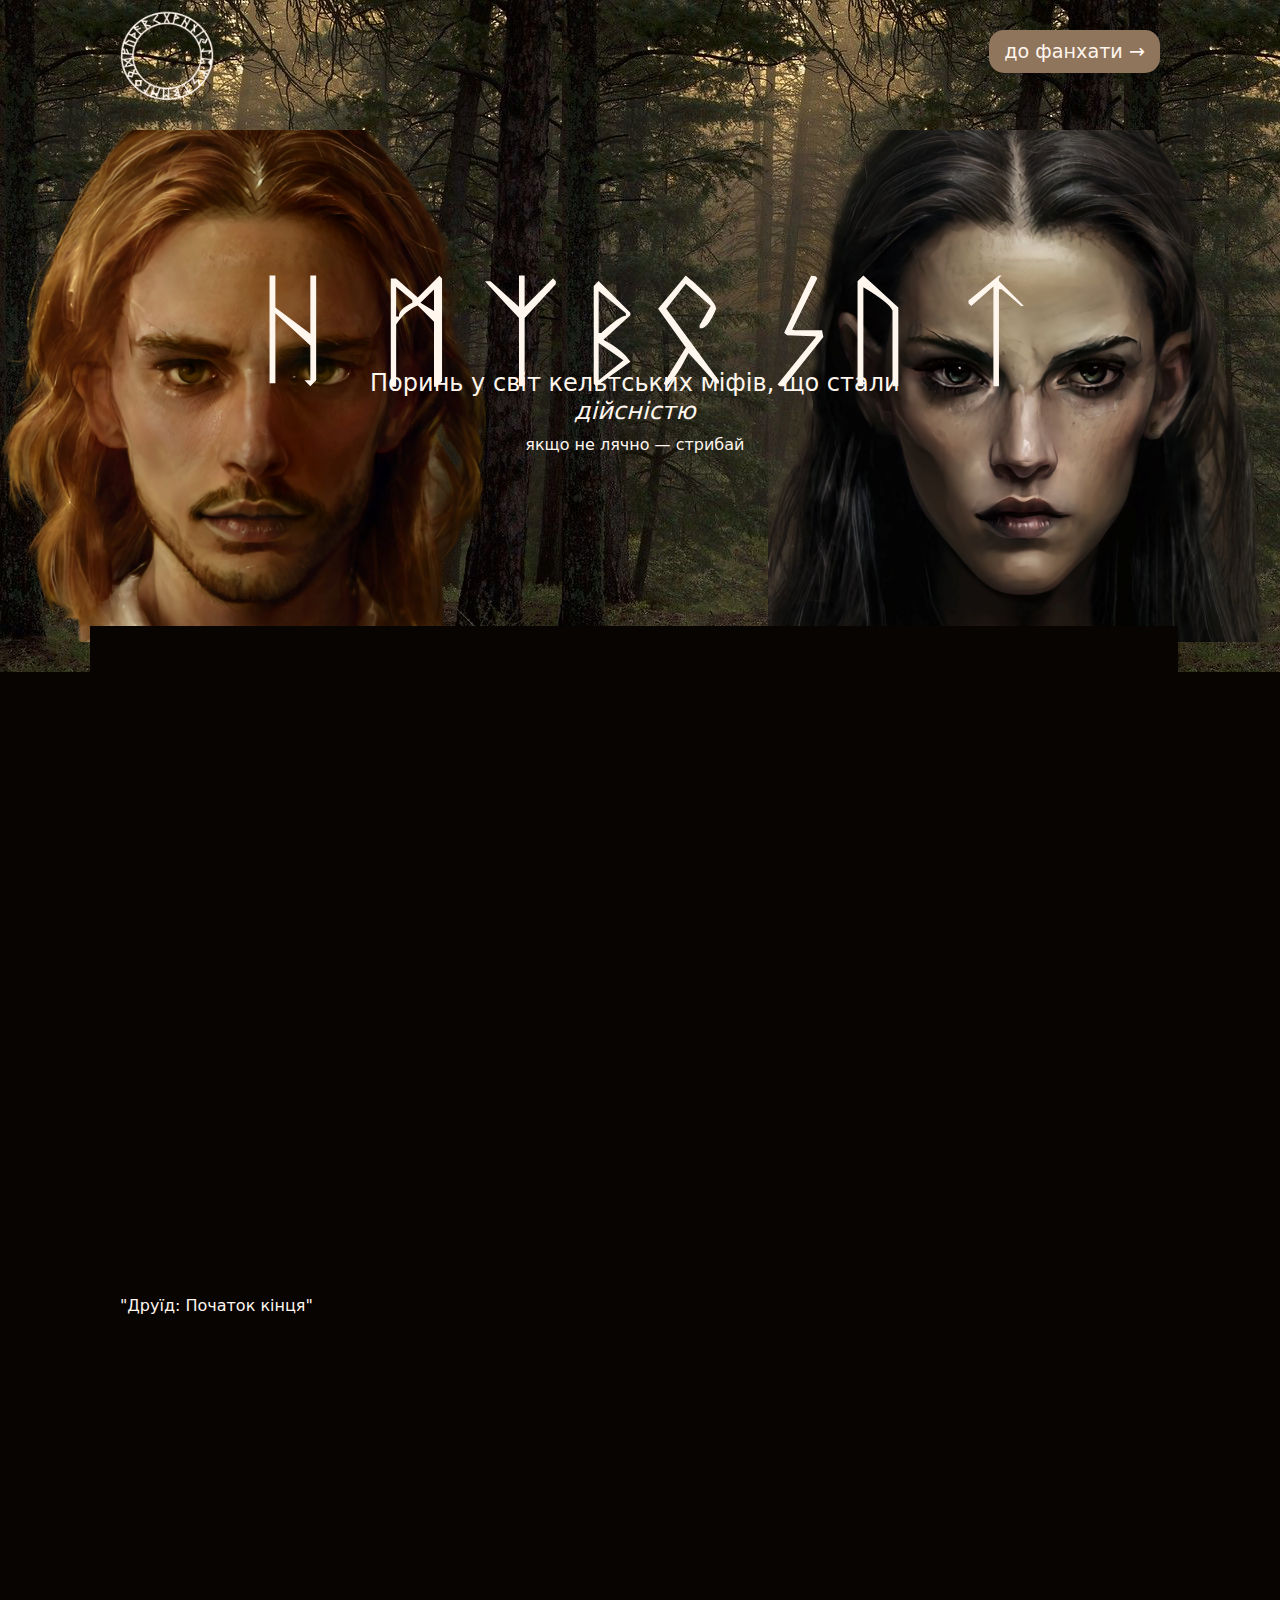
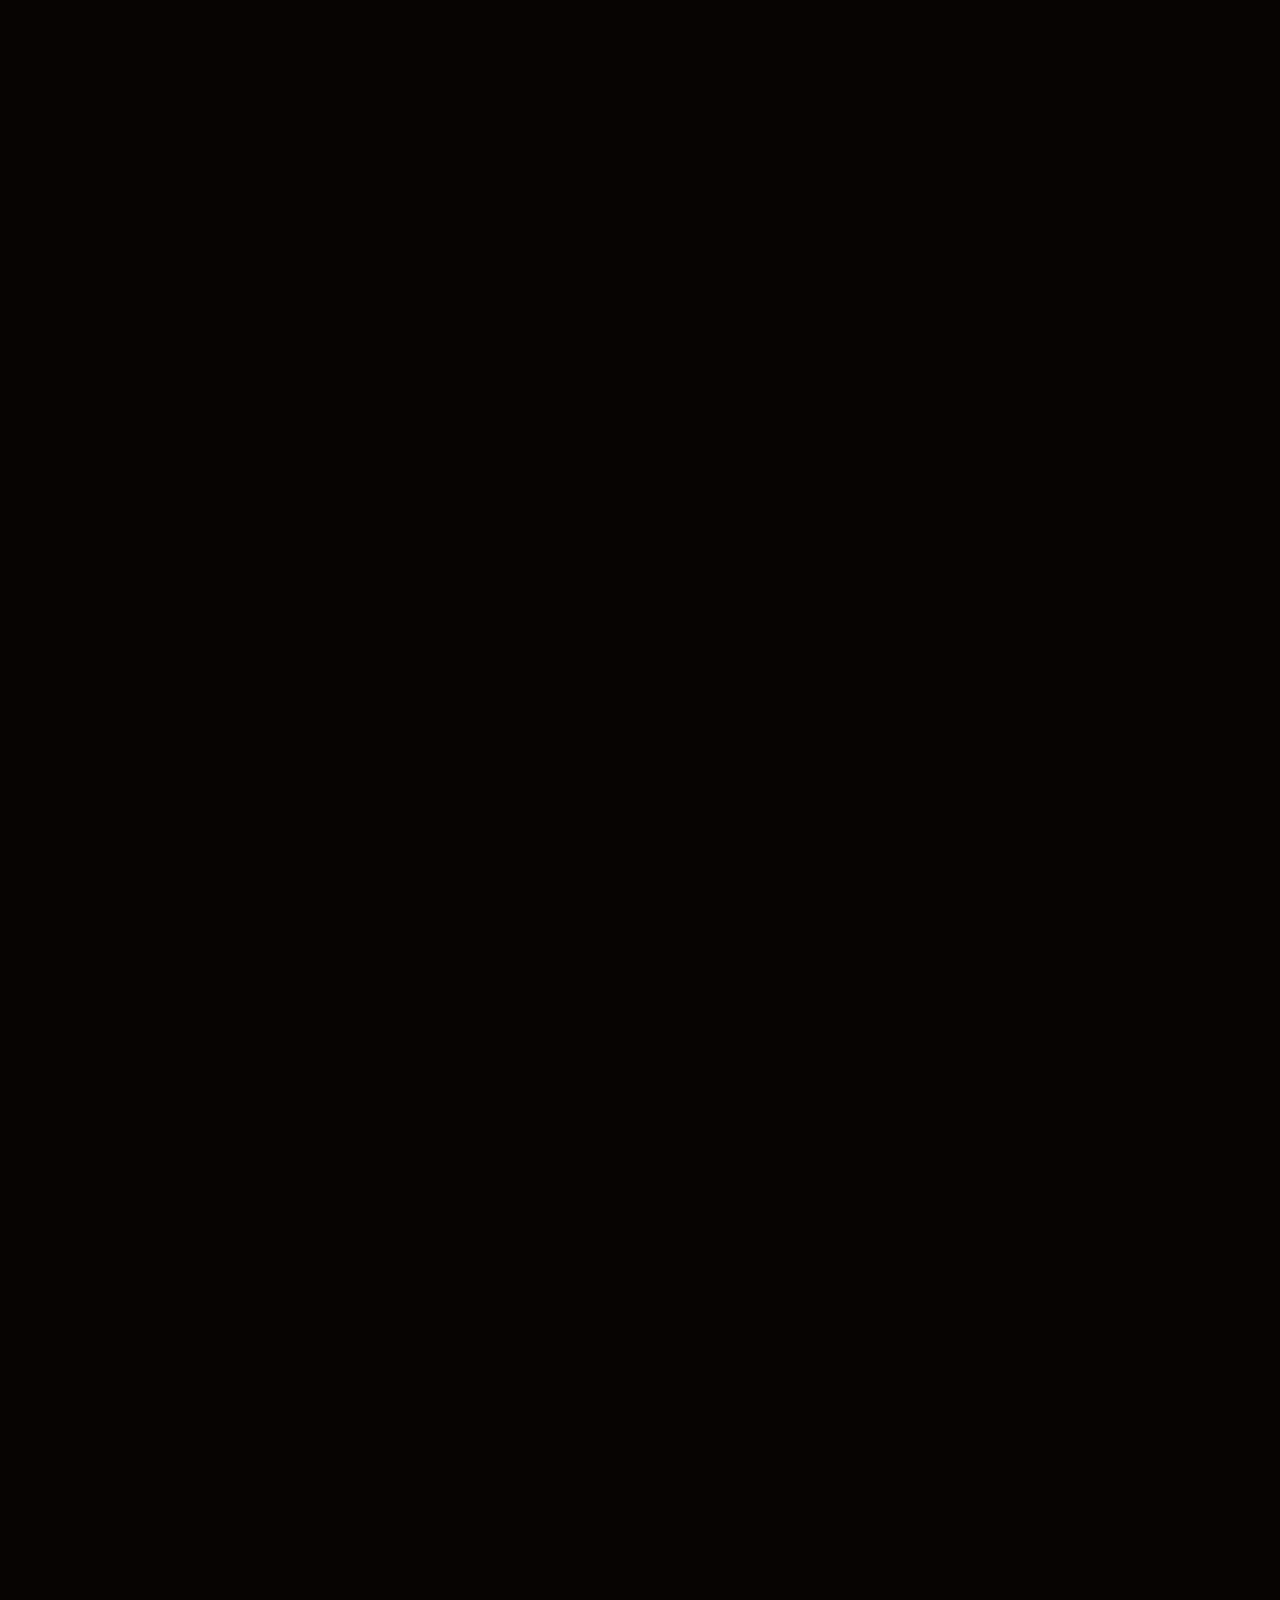
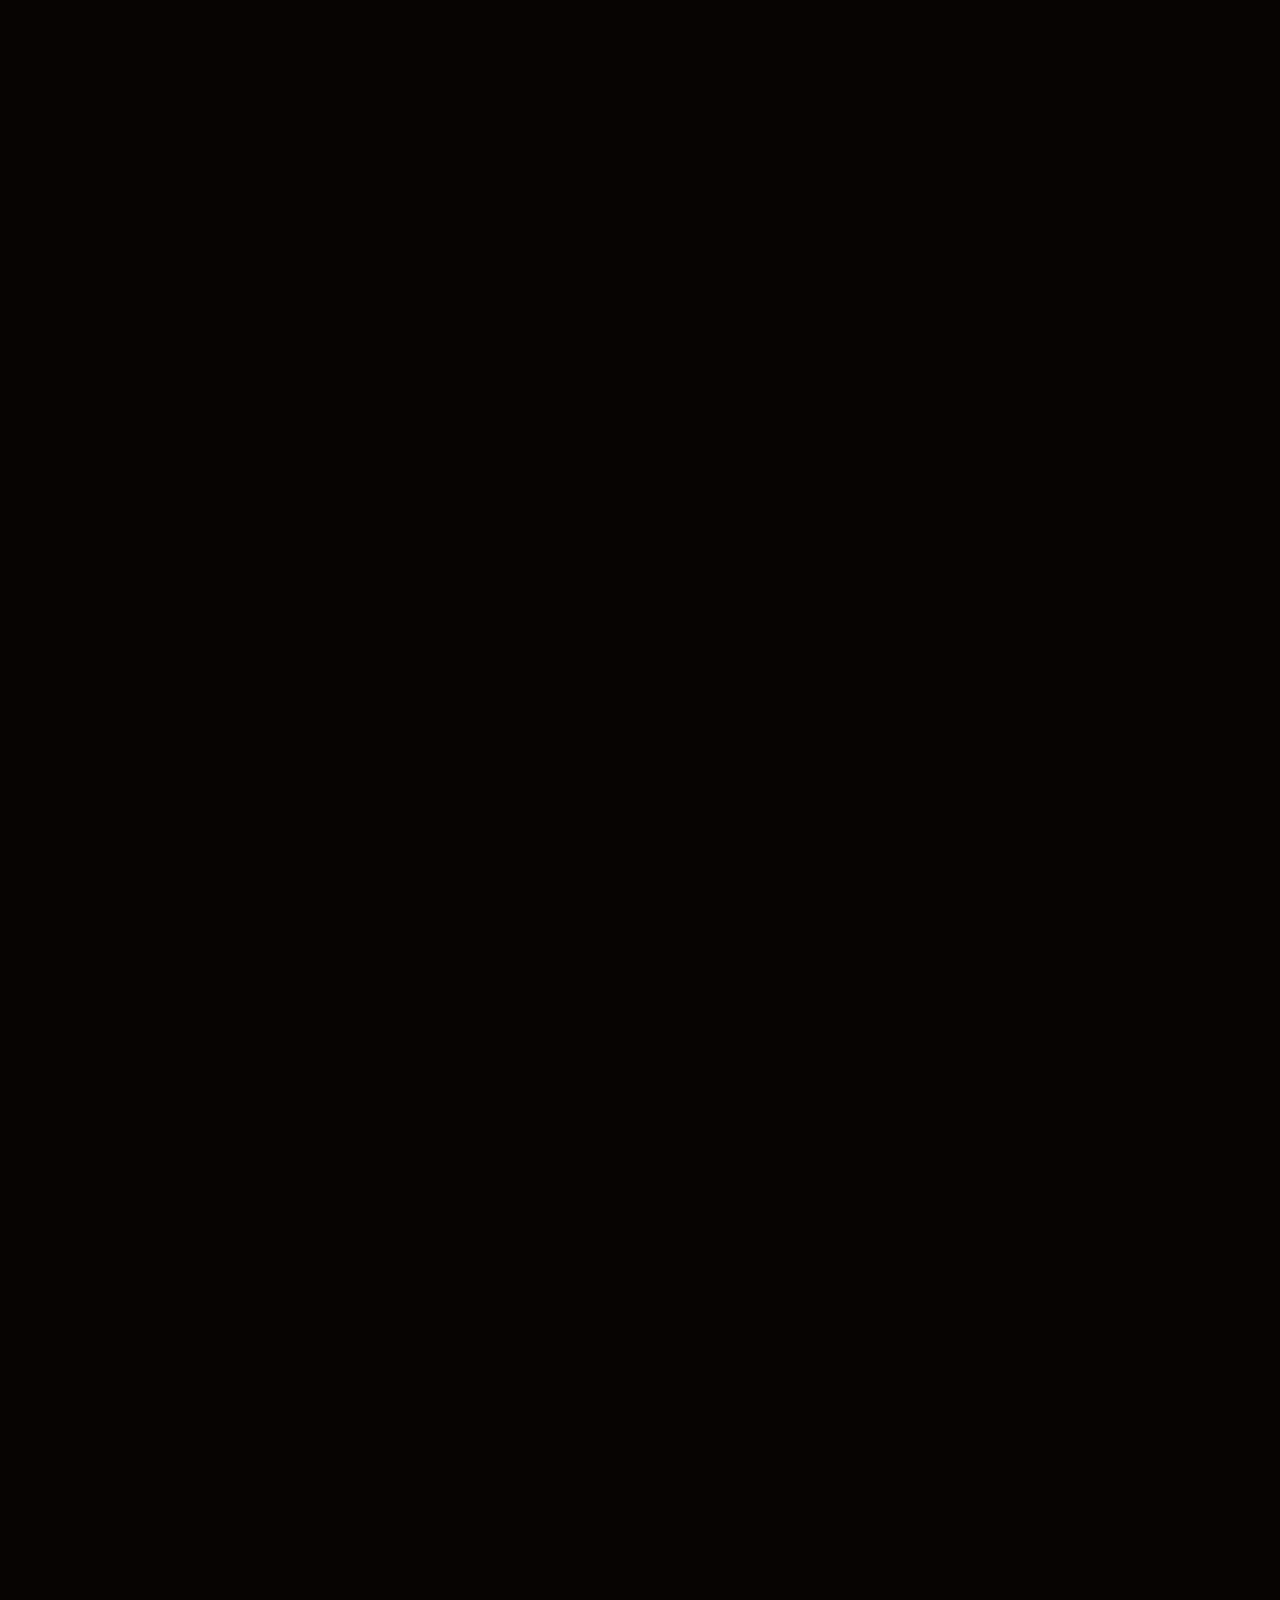
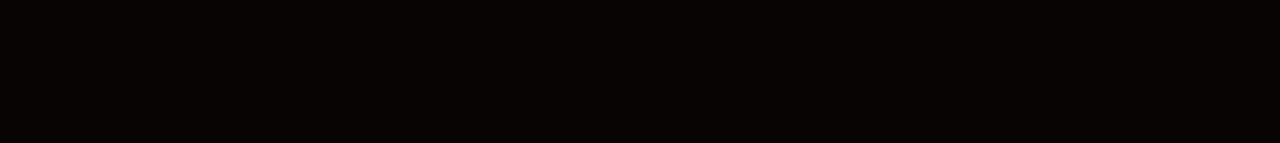
==== index1.html @ 560d9e86 "Add files via upload" ====
<!DOCTYPE html>
<html lang="en">

<head>
    <meta charset="UTF-8">
    <meta http-equiv="X-UA-Compatible" content="IE=edge">
    <meta name="viewport" content="width=device-width, initial-scale=1.0">
    <title>Hethbosut</title>
    <link rel="stylesheet" href="css/perspg-large.css">
    <link rel="stylesheet" href="css/perspg-medium.css">
    <link rel="stylesheet" href="css/perspg-small.css">
</head>

<body>

    <div class="land top">
        <div class="header">
            <img class="logoland" src="imgland/logo.png" alt="fehler">
            <form action="forumpress.php">
                <button class="socsi" type="submit" formaction="index2.html">до фанхати →</button>
            </form>
        </div>

        <div class="imgpbl">
            <img class="titlerun" src="imgland/hmzbosutl.svg" alt="fehler">
            <img class="imgpers" src="imgland/мич-реф.png" alt="fehler">
            <div class="texttitle">
                <h1>Поринь у світ кельтських міфів, що стали <i>дійсністю</i></h1>
                <h2>якщо не лячно — стрибай</h2>
            </div>
            <img class="imgpers" src="imgland/слуа-реф.png" alt="fehler">
            <div class="blln"> </div>
        </div>
    </div>


    <div class="land main">
        <div class="abbook">
            <header class="fling">Життя ламає найсильніших, ставлячи їх на коліна, щоб довести, що вони можуть піднятися. Слабаків же вона не чіпає.</header>
            <h4 class="txtabt">"Друїд: Початок кінця" — перша книга із запланованного циклу книжок по кельтській міфології з фігуруючими головними та другорядними героями. Lorem ipsum dolor sit amet consectetur adipisicing elit. Laboriosam quas, neque, nisi quos, fugit
                quasi ea expedita itaque vero optio veritatis! Eius maiores ullam itaque perferendis cumque laudantium consequuntur facere?
            </h4>
        </div>
    </div>
    <h6>"Друїд: Початок кінця"</h6>

    <div class="land main">
        <div class="anot">
            <div class="rgttopedgtxt">
                <header>Анотація</header>
                <p class="tklein">до першої книги</p>
            </div>
            <div class="bookname">
                <div id="title">
                    <h5>Друїд</h5>
                </div>
            </div>
            <p align="right">Шотландські острови — батьківщина неймовірних міфів та легенд кельтів. Але що станеться, коли темна завіса підійметься і зʼясується, що всі історії — правда? Живий друїд, магія рунічних знаків, магічні істоти, фейрі та Боги: казка, яка несе
                за собою шлях жорстоких кровопролитних баталій, зрад, ілюзій та «сірого» світу. Чи зможе Мічеїл Патерсон вижити у новому для нього світі, але рідним по праву крові? Чи зможе він знайти, що шукає і не зламатися, не полягти у полі бою, і
                не програти духові мертвого війська?<br> А чи зможете ви дочитати це і не зійти з глузду?</p>
        </div>
    </div>
    <div class="land main">
        <div class="imggal">
            <header class="illgal">Ілюстрації та персонажі</header>
            <div class="imagegal">
                <img class="sid" src="imgland/cu sidhe.jpg" alt="fehler">
                <img class="sidsh" src="imgland/cu sidhe.jpg" alt="fehler">
                <img class="bog" src="imgland/bogart.jpg" alt="fehler">
                <img class="bogsh" src="imgland/bogart.jpg" alt="fehler">
                <img class="kel" src="imgland/kelpie.jpg" alt="fehler">
                <img class="kelsh" src="imgland/kelpie.jpg" alt="fehler">
                <img class="bea" src="imgland/bean nighe.jpg" alt="fehler">
                <img class="beash" src="imgland/bean nighe.jpg" alt="fehler">
            </div>
            <div class="arrow">
                <img class="arrowl" src="imgland/arrow.svg" alt="fehler">
                <img class="arrowr" src="imgland/arrow.svg" alt="fehler">
            </div>
        </div>
    </div>
    <div class="land main">
        <div class="trailerbl">
            <header class="trlhed">Анімований 3D-трейлер</header>
            <div class="trailer">trailer</div>
        </div>
    </div>
    <div class="land main">
        <div class="ordb">
            <header>Замовити</header>
            <img class="order" src="imgland/add new art.svg" alt="fehler">
            <header>Книгу</header>
        </div>
    </div>


    <div class="land bottom">
        <div class="contacts">
            <div class="tkleinb">Контакти:</div>
            <div class="name">
                <div class="tcontacts">Юлія Єремій</div>
                <a class="link" href="mailto:y.eremiy@icloud.com">y.eremiy@icloud.com</a>
            </div>
            <div class="emndph">
                <div class="tcontacts soc">+491723129185</div>
                <div class="tcontacts soc">+380997024408</div>
            </div>
            <img class="phone" src="imgland/phone.png" href="tel:+491723129185" href="tel:+380997024408" alt="fehler">
            <div class="inst">
                <div class="tcontacts soc">Instagram</div>
                <img class="instagram" src="imgland/inst.png" href="https://www.instagram.com/satanieremii/" alt="fehler">
                <a class="link site" href="https://www.instagram.com/satanieremii/">@satanieremii</a>
            </div>
            <div class="telgr">
                <div class="tcontacts soc">Telegram</div>
                <img class="telegram" src="imgland/telegram.png" href="https://t.me/satanieremii" alt="fehler">
                <a class="link site" href="https://t.me/satanieremii">@satanieremii</a>
            </div>
        </div>
    </div>




    <script>
        function onEntry(entry) {
            entry.forEach(change => {
                if (change.isIntersecting) {
                    change.target.classList.add('element-show');
                }
            });
        }
        let options = {
            threshold: [0.2]
        };
        let observer = new IntersectionObserver(onEntry, options);
        let elements = document.querySelectorAll('.land');
        for (let elm of elements) {
            observer.observe(elm);
        }
    </script>
</body>

</html>
---- css/perspg-large.css ----
* {
    padding: 0;
    margin: 0;
    box-sizing: border-box;
}

@media screen and (min-width: 1200px) {
    body {
        background-color: #070402;
    }
    .land {
        opacity: 0;
        transform: translateY(30%);
    }
    .land.element-show {
        opacity: 1;
        transition: all 1s;
        transform: translateY(0%);
    }
    /* Верх сайта: хэдер, картинки и текст */
    .land.top {
        display: flex;
        flex-direction: column;
        align-items: center;
        background: url(../imgland/darkforest.jpg);
        height: 100%;
    }
    .titlerun {
        position: absolute;
        top: -10%;
        left: 21%;
        width: 59%;
        height: 100%;
        padding: 10px 0;
    }
    .header {
        display: flex;
        justify-content: space-between;
        align-items: center;
        padding: 0 120px;
        width: 100%;
    }
    .socsi {
        padding: 10px 15px;
        background-color: #8F755C;
        color: #FFF6EE;
        border-radius: 15px;
        font-size: 120%;
        border: 0;
        cursor: pointer;
        font-weight: lighter;
        font-family: system-ui, -apple-system, BlinkMacSystemFont, 'Segoe UI', Roboto, Oxygen, Ubuntu, Cantarell, 'Open Sans', 'Helvetica Neue', sans-serif;
    }
    .socsi:hover {
        background-color: #35271B;
        transition: ease, 0.3s all;
    }
    .imgpers {
        margin-top: 2%;
        width: 40%;
        margin-bottom: 30px;
    }
    .blln {
        position: absolute;
        top: 92%;
        left: 7%;
        background-color: #070402;
        text-align: center;
        width: 85%;
        padding: 30px 60px;
    }
    .imgpbl {
        display: flex;
        justify-content: space-between;
        position: relative;
        text-align: center;
    }
    .texttitle {
        position: absolute;
        top: 57%;
        left: 52%;
        transform: translate(-55%, -70%);
    }
    .logoland {
        margin-top: 1%;
        width: 9%;
    }
    h1 {
        font-size: 150%;
        width: 100%;
        color: #FFF6EE;
        font-weight: 100;
        font-family: system-ui, -apple-system, BlinkMacSystemFont, 'Segoe UI', Roboto, Oxygen, Ubuntu, Cantarell, 'Open Sans', 'Helvetica Neue', sans-serif;
        margin-bottom: 10px;
    }
    h2 {
        font-size: 100%;
        width: 100%;
        color: #FFF6EE;
        font-weight: lighter;
        font-family: system-ui, -apple-system, BlinkMacSystemFont, 'Segoe UI', Roboto, Oxygen, Ubuntu, Cantarell, 'Open Sans', 'Helvetica Neue', sans-serif;
    }
    /* Середина сайта: про книгу, аннотация, трейлер (видео будет потом), иллюстрации(потом) и переход на соц.сеть(форум)(!в работе!)*/
    .land.main {
        display: flex;
        flex-direction: column;
        align-items: center;
    }
    header {
        font-size: 240%;
        color: #FFF6EE;
        font-weight: lighter;
        font-family: system-ui, -apple-system, BlinkMacSystemFont, 'Segoe UI', Roboto, Oxygen, Ubuntu, Cantarell, 'Open Sans', 'Helvetica Neue', sans-serif;
    }
    .fling {
        font-size: 240%;
        width: 60%;
        color: #FFF6EE;
        font-weight: lighter;
        font-family: system-ui, -apple-system, BlinkMacSystemFont, 'Segoe UI', Roboto, Oxygen, Ubuntu, Cantarell, 'Open Sans', 'Helvetica Neue', sans-serif;
    }
    .abbook {
        display: flex;
        justify-content: space-between;
        align-items: center;
        padding: 120px 120px;
        padding-bottom: 100px;
        margin-top: 7%;
    }
    h6 {
        padding: 0 120px;
        font-size: 100%;
        align-self: flex-start;
        color: #FFF6EE;
        font-weight: lighter;
        font-family: system-ui, -apple-system, BlinkMacSystemFont, 'Segoe UI', Roboto, Oxygen, Ubuntu, Cantarell, 'Open Sans', 'Helvetica Neue', sans-serif;
        margin-bottom: 10%;
    }
    /*блок с текстом-картинкой(анотация)*/
    p {
        width: 80%;
        color: #FFF6EE;
        font-weight: lighter;
        font-family: system-ui, -apple-system, BlinkMacSystemFont, 'Segoe UI', Roboto, Oxygen, Ubuntu, Cantarell, 'Open Sans', 'Helvetica Neue', sans-serif;
        padding: 20px 0px;
        margin-left: 20px;
        align-self: flex-end;
    }
    .tklein {
        width: 100%;
        color: #FFF6EE;
        font-weight: lighter;
        font-family: system-ui, -apple-system, BlinkMacSystemFont, 'Segoe UI', Roboto, Oxygen, Ubuntu, Cantarell, 'Open Sans', 'Helvetica Neue', sans-serif;
    }
    .rgttopedgtxt {
        position: absolute;
        top: 35%;
    }
    .txtabt {
        width: 75%;
        color: #FFF6EE;
        font-weight: lighter;
        font-family: system-ui, -apple-system, BlinkMacSystemFont, 'Segoe UI', Roboto, Oxygen, Ubuntu, Cantarell, 'Open Sans', 'Helvetica Neue', sans-serif;
        padding: 20px 0;
        margin-left: 20px;
        text-align: right;
        align-self: flex-end;
    }
    .anot {
        display: flex;
        justify-content: space-between;
        align-items: center;
        padding: 120px 120px;
        margin-bottom: 7%;
    }
    .bookname {
        width: 60%;
        margin: 0 auto;
    }
    #title {
        background: url(../imgland/darkforest.jpg);
        background-size: cover;
        background-clip: text;
        -webkit-background-clip: text;
        color: transparent;
        padding: 0;
    }
    @font-face {
        font-family: JOURNALISM;
        src: url(../imgland/JOURNALISM.ttf);
    }
    h5 {
        font-size: 28vmax;
        font-family: JOURNALISM;
        text-align: center;
        text-shadow: 0 0 1px rgba(0, 0, 0, .1);
        margin: 0;
        padding: 0;
    }
    @media (max-width:600px) {
        .form {
            float: none;
            text-align: center;
            align-content: center;
        }
        div.title {
            font-size: 30px;
        }
    }
    @media (min-width:601px) {
        div.title {
            font-size: 80px;
        }
    }
    /*блок с иллюстрациями*/
    .illgal {
        position: absolute;
        top: 20%;
        width: 40%;
        left: 0%;
        padding: 0 120px;
    }
    .imggal {
        display: flex;
        flex-direction: column;
        padding: 120px 0;
        margin-bottom: 7%;
    }
    .imagegal {
        display: flex;
        justify-content: space-evenly;
        padding: 0 120px;
    }
    /*выплывание картинок по одной; при прокрутке галереи тосировка их вверх-вниз в шахматном порядке*/
    .kel {
        position: absolute;
        top: 20%;
        left: 51%;
        width: 21%;
        padding: 0 20px;
        z-index: 4;
    }
    .kelsh {
        position: absolute;
        top: 23%;
        left: 55%;
        width: 21%;
        padding: 0 20px;
        opacity: 24%;
        z-index: 3;
    }
    .bog {
        position: absolute;
        top: 40%;
        left: 30%;
        width: 21%;
        padding: 0 20px;
        z-index: 4;
    }
    .bogsh {
        position: absolute;
        top: 43%;
        left: 40%;
        width: 21%;
        padding: 0 20px;
        opacity: 24%;
        z-index: 3;
    }
    .sid {
        position: absolute;
        left: 7%;
        top: 30%;
        padding: 0 20px;
        width: 21%;
        z-index: 2;
    }
    .sidsh {
        position: absolute;
        left: 16%;
        top: 33%;
        padding: 0 20px;
        width: 21%;
        opacity: 24%;
        z-index: 1;
    }
    .bea {
        position: absolute;
        right: 7%;
        top: 38%;
        padding: 0 20px;
        width: 21%;
        z-index: 2;
    }
    .beash {
        position: absolute;
        right: 11%;
        top: 40%;
        padding: 0 20px;
        width: 21%;
        opacity: 24%;
        z-index: 1;
    }
    .arrow {
        display: flex;
        justify-content: center;
        align-items: center;
        margin-top: 85%;
    }
    .arrowl {
        padding: 0 180px;
        transition: transform .4s;
    }
    .arrowl:hover {
        transform: scale(1.1);
    }
    .arrowr {
        padding: 0 180px;
        transform: rotate(180deg);
        transition: transform .4s;
    }
    .arrowr:hover {
        transform: scale(1.1) rotate(180deg);
    }
    /*блок с трейлером (будет добавлен когда закончу анимацию)*/
    .trailerbl {
        display: flex;
        flex-direction: column;
        margin-bottom: 10%;
    }
    .trlhed {
        position: absolute;
        top: 0;
        width: 35%;
        left: 0%;
        padding: 0 120px;
    }
    .trailer {
        background-color: #181413;
        color: burlywood;
        text-align: center;
        width: 100%;
        padding: 120px 120px;
        margin: 140px 0;
    }
    .trailer:hover {
        color: rgb(87, 26, 26);
    }
    /*блок с поп ап формой*/
    .ordb {
        display: flex;
        justify-content: space-evenly;
        align-items: center;
        margin-top: 10%;
        margin-bottom: 7%;
        padding-left: 0;
        padding-right: 0;
    }
    .order {
        width: 40%;
        margin: 0 50px;
        transition: transform .4s;
    }
    /*хочу добавить при нажатии pop up форму с возможностью заказа*/
    .order:hover {
        transform: scale(1.2);
    }
    /* Низ сайта: контакты и соц сети */
    .land.bottom {
        margin-top: 10%;
        background-color: #181413;
    }
    .tkleinb {
        font-size: 170%;
        color: #FFF6EE;
        font-weight: lighter;
        font-family: system-ui, -apple-system, BlinkMacSystemFont, 'Segoe UI', Roboto, Oxygen, Ubuntu, Cantarell, 'Open Sans', 'Helvetica Neue', sans-serif;
    }
    .contacts {
        display: flex;
        justify-content: space-between;
        align-items: center;
        padding: 20px 120px;
    }
    .tcontacts {
        margin: 20px 0;
        font-size: 100%;
        color: #FFF6EE;
        font-weight: lighter;
        font-family: system-ui, -apple-system, BlinkMacSystemFont, 'Segoe UI', Roboto, Oxygen, Ubuntu, Cantarell, 'Open Sans', 'Helvetica Neue', sans-serif;
    }
    .link {
        text-decoration: solid;
        margin: 20px 0;
        color: #FFF6EE;
        font-size: 100%;
        font-weight: lighter;
        font-family: system-ui, -apple-system, BlinkMacSystemFont, 'Segoe UI', Roboto, Oxygen, Ubuntu, Cantarell, 'Open Sans', 'Helvetica Neue', sans-serif;
    }
    .emndph {
        display: flex;
        flex-direction: column;
        align-items: center;
    }
    .phone {
        display: none;
    }
    .inst {
        display: flex;
        flex-direction: column;
        align-items: center;
    }
    .instagram {
        display: none;
    }
    .telgr {
        display: flex;
        flex-direction: column;
        align-items: center;
    }
    .telegram {
        display: none;
    }
    .name {
        display: flex;
        flex-direction: column;
        align-items: center;
    }
}
---- css/perspg-medium.css ----
@media screen and (min-width: 600px) and (max-width: 1200px) {
    body {
        background-color: #070402;
    }
    .land {
        opacity: 0;
        transform: translateY(30%);
    }
    .land.element-show {
        opacity: 1;
        transition: all 1s;
        transform: translateY(0%);
    }
    /* Верх сайта: хэдер, картинки и текст */
    .land.top {
        display: flex;
        flex-direction: column;
        align-items: center;
        background: url(../imgland/darkforest.jpg);
        height: 100%;
    }
    .titlerun {
        position: absolute;
        top: -15%;
        left: 21%;
        width: 59%;
        height: 100%;
        padding: 10px 0;
    }
    .header {
        display: flex;
        justify-content: space-between;
        align-items: center;
        padding: 0 50px;
        width: 100%;
    }
    .socsi {
        padding: 10px 15px;
        background-color: #8F755C;
        color: #FFF6EE;
        border-radius: 10px;
        font-size: 90%;
        border: 0;
        cursor: pointer;
        font-weight: lighter;
        font-family: system-ui, -apple-system, BlinkMacSystemFont, 'Segoe UI', Roboto, Oxygen, Ubuntu, Cantarell, 'Open Sans', 'Helvetica Neue', sans-serif;
    }
    .socsi:hover {
        background-color: #35271B;
        transition: ease, 0.3s all;
    }
    .imgpers {
        margin-top: 2%;
        width: 35%;
        margin-bottom: 25px;
    }
    .blln {
        position: absolute;
        top: 92%;
        left: 5%;
        background-color: #070402;
        text-align: center;
        width: 90%;
        padding: 30px 60px;
    }
    .imgpbl {
        display: flex;
        justify-content: space-between;
        position: relative;
        text-align: center;
    }
    .texttitle {
        position: absolute;
        top: 60%;
        left: 52%;
        transform: translate(-55%, -70%);
    }
    .logoland {
        margin-top: 1%;
        width: 9%;
    }
    h1 {
        font-size: 90%;
        width: 100%;
        color: #FFF6EE;
        font-weight: 100;
        font-family: system-ui, -apple-system, BlinkMacSystemFont, 'Segoe UI', Roboto, Oxygen, Ubuntu, Cantarell, 'Open Sans', 'Helvetica Neue', sans-serif;
        margin-bottom: 5px;
    }
    h2 {
        font-size: 70%;
        width: 100%;
        color: #FFF6EE;
        font-weight: lighter;
        font-family: system-ui, -apple-system, BlinkMacSystemFont, 'Segoe UI', Roboto, Oxygen, Ubuntu, Cantarell, 'Open Sans', 'Helvetica Neue', sans-serif;
    }
    /* Середина сайта: про книгу, аннотация, трейлер (видео будет потом), иллюстрации(потом) и переход на соц.сеть(форум)(!в работе!)*/
    .land.main {
        display: flex;
        flex-direction: column;
        align-items: center;
    }
    header {
        font-size: 140%;
        color: #FFF6EE;
        font-weight: lighter;
        font-family: system-ui, -apple-system, BlinkMacSystemFont, 'Segoe UI', Roboto, Oxygen, Ubuntu, Cantarell, 'Open Sans', 'Helvetica Neue', sans-serif;
    }
    .fling {
        font-size: 140%;
        width: 60%;
        color: #FFF6EE;
        font-weight: lighter;
        font-family: system-ui, -apple-system, BlinkMacSystemFont, 'Segoe UI', Roboto, Oxygen, Ubuntu, Cantarell, 'Open Sans', 'Helvetica Neue', sans-serif;
    }
    .abbook {
        display: flex;
        justify-content: space-between;
        align-items: center;
        padding: 50px 50px;
        padding-bottom: 50px;
        margin-top: 10%;
    }
    h6 {
        padding: 0 50px;
        font-size: 70%;
        align-self: flex-start;
        color: #FFF6EE;
        font-weight: lighter;
        font-family: system-ui, -apple-system, BlinkMacSystemFont, 'Segoe UI', Roboto, Oxygen, Ubuntu, Cantarell, 'Open Sans', 'Helvetica Neue', sans-serif;
        margin-bottom: 15%;
    }
    /*блок с текстом-картинкой(анотация)*/
    p {
        font-size: 70%;
        width: 80%;
        color: #FFF6EE;
        font-weight: lighter;
        font-family: system-ui, -apple-system, BlinkMacSystemFont, 'Segoe UI', Roboto, Oxygen, Ubuntu, Cantarell, 'Open Sans', 'Helvetica Neue', sans-serif;
        padding: 20px 0px;
        margin-left: 20px;
        align-self: flex-end;
    }
    .tklein {
        font-size: 70%;
        width: 100%;
        color: #FFF6EE;
        font-weight: lighter;
        font-family: system-ui, -apple-system, BlinkMacSystemFont, 'Segoe UI', Roboto, Oxygen, Ubuntu, Cantarell, 'Open Sans', 'Helvetica Neue', sans-serif;
    }
    .rgttopedgtxt {
        position: absolute;
        top: 35%;
    }
    .txtabt {
        font-size: 70%;
        width: 80%;
        color: #FFF6EE;
        font-weight: lighter;
        font-family: system-ui, -apple-system, BlinkMacSystemFont, 'Segoe UI', Roboto, Oxygen, Ubuntu, Cantarell, 'Open Sans', 'Helvetica Neue', sans-serif;
        padding: 20px 0;
        margin-left: 20px;
        text-align: right;
        align-self: flex-end;
    }
    .anot {
        display: flex;
        justify-content: space-between;
        align-items: center;
        padding: 50px 50px;
        margin-bottom: 10%;
    }
    .bookname {
        width: 60%;
        margin: 0 auto;
    }
    #title {
        background: url(../imgland/darkforest.jpg);
        background-size: cover;
        background-clip: text;
        -webkit-background-clip: text;
        color: transparent;
        padding: 0;
    }
    @font-face {
        font-family: JOURNALISM;
        src: url(../imgland/JOURNALISM.ttf);
    }
    h5 {
        font-size: 27vmax;
        font-family: JOURNALISM;
        text-align: center;
        text-shadow: 0 0 1px rgba(0, 0, 0, .1);
        margin: 0;
        padding: 0;
    }
    @media (max-width:600px) {
        .form {
            float: none;
            text-align: center;
            align-content: center;
        }
        div.title {
            font-size: 30px;
        }
    }
    @media (min-width:601px) {
        div.title {
            font-size: 80px;
        }
    }
    /*блок с иллюстрациями*/
    .illgal {
        position: absolute;
        top: 0%;
        width: 40%;
        left: 0%;
        padding: 0 50px;
    }
    .imggal {
        display: flex;
        flex-direction: column;
        padding: 50px 0;
        margin-bottom: 10%;
    }
    .imagegal {
        display: flex;
        justify-content: space-evenly;
        padding: 0 150px;
    }
    /*выплывание картинок по одной; при прокрутке галереи тосировка их вверх-вниз в шахматном порядке*/
    .kel {
        position: absolute;
        top: 0%;
        left: 51%;
        width: 21%;
        padding: 0 20px;
        z-index: 4;
    }
    .kelsh {
        position: absolute;
        top: 3%;
        left: 55%;
        width: 21%;
        padding: 0 20px;
        opacity: 24%;
        z-index: 3;
    }
    .bog {
        position: absolute;
        top: 27%;
        left: 30%;
        width: 21%;
        padding: 0 20px;
        z-index: 4;
    }
    .bogsh {
        position: absolute;
        top: 30%;
        left: 40%;
        width: 21%;
        padding: 0 20px;
        opacity: 24%;
        z-index: 3;
    }
    .sid {
        position: absolute;
        left: 3%;
        top: 15%;
        padding: 0 20px;
        width: 21%;
        z-index: 2;
    }
    .sidsh {
        position: absolute;
        left: 10%;
        top: 21%;
        padding: 0 20px;
        width: 21%;
        opacity: 24%;
        z-index: 1;
    }
    .bea {
        position: absolute;
        right: 3%;
        top: 18%;
        padding: 0 20px;
        width: 21%;
        z-index: 2;
    }
    .beash {
        position: absolute;
        right: 8%;
        top: 20%;
        padding: 0 20px;
        width: 21%;
        opacity: 24%;
        z-index: 1;
    }
    .arrow {
        display: flex;
        justify-content: center;
        align-items: center;
        margin-top: 55%;
    }
    .arrowl {
        padding: 0 100px;
        transition: transform .4s;
    }
    .arrowl:hover {
        transform: scale(1.1);
    }
    .arrowr {
        width: 50%;
        padding: 0 100px;
        transform: rotate(180deg);
        transition: transform .4s;
    }
    .arrowr:hover {
        transform: scale(1.1) rotate(180deg);
    }
    /*блок с трейлером (будет добавлен когда закончу анимацию)*/
    .trailerbl {
        display: flex;
        flex-direction: column;
        margin-bottom: 10%;
    }
    .trlhed {
        position: absolute;
        top: 0;
        width: 30%;
        left: 0%;
        padding: 0 50px;
    }
    .trailer {
        background-color: #181413;
        color: burlywood;
        text-align: center;
        width: 120%;
        padding: 120px 120px;
        margin: 140px 0;
    }
    .trailer:hover {
        color: rgb(87, 26, 26);
    }
    /*блок с поп ап формой*/
    .ordb {
        display: flex;
        justify-content: space-evenly;
        align-items: center;
        margin-bottom: 7%;
        padding-left: 0;
        padding-right: 0;
    }
    .order {
        width: 30%;
        margin: 0 20px;
        transition: transform .4s;
    }
    /*хочу добавить при нажатии pop up форму с возможностью заказа*/
    .order:hover {
        transform: scale(1.2);
    }
    /* Низ сайта: контакты и соц сети */
    .order:hover {
        transform: scale(1.2);
    }
    /* Низ сайта: контакты и соц сети */
    .land.bottom {
        margin-top: 10%;
        background-color: #181413;
    }
    .tkleinb {
        font-size: 170%;
        color: #FFF6EE;
        font-weight: lighter;
        font-family: system-ui, -apple-system, BlinkMacSystemFont, 'Segoe UI', Roboto, Oxygen, Ubuntu, Cantarell, 'Open Sans', 'Helvetica Neue', sans-serif;
    }
    .contacts {
        display: flex;
        justify-content: space-between;
        align-items: center;
        padding: 20px 120px;
    }
    .tcontacts {
        margin: 20px 0;
        font-size: 100%;
        color: #FFF6EE;
        font-weight: lighter;
        font-family: system-ui, -apple-system, BlinkMacSystemFont, 'Segoe UI', Roboto, Oxygen, Ubuntu, Cantarell, 'Open Sans', 'Helvetica Neue', sans-serif;
    }
    .link {
        text-decoration: solid;
        margin: 20px 0;
        color: #FFF6EE;
        font-size: 100%;
        font-weight: lighter;
        font-family: system-ui, -apple-system, BlinkMacSystemFont, 'Segoe UI', Roboto, Oxygen, Ubuntu, Cantarell, 'Open Sans', 'Helvetica Neue', sans-serif;
    }
    .emndph {
        display: flex;
        flex-direction: column;
        align-items: center;
    }
    .phone {
        display: none;
    }
    .inst {
        display: flex;
        flex-direction: column;
        align-items: center;
    }
    .instagram {
        display: none;
    }
    .telgr {
        display: flex;
        flex-direction: column;
        align-items: center;
    }
    .telegram {
        display: none;
    }
    .name {
        display: flex;
        flex-direction: column;
        align-items: center;
    }
}
---- css/perspg-small.css ----
@media screen and (min-width: 319px) and (max-width: 600px) {
    body {
        background-color: #070402;
    }
    .land {
        opacity: 0;
        transform: translateY(30%);
    }
    .land.element-show {
        opacity: 1;
        transition: all 1s;
        transform: translateY(0%);
    }
    /* Верх сайта: хэдер, картинки и текст */
    .land.top {
        display: flex;
        flex-direction: column;
        align-items: center;
        background: url(../imgland/darkforest.jpg);
        height: 100%;
    }
    .titlerun {
        position: absolute;
        top: -15%;
        left: 21%;
        width: 59%;
        height: 100%;
        padding: 10px 0;
    }
    .header {
        display: flex;
        justify-content: space-between;
        align-items: center;
        padding: 0 50px;
        width: 100%;
    }
    .socsi {
        padding: 10px 15px;
        background-color: #8F755C;
        color: #FFF6EE;
        border-radius: 10px;
        font-size: 90%;
        border: 0;
        cursor: pointer;
        font-weight: lighter;
        font-family: system-ui, -apple-system, BlinkMacSystemFont, 'Segoe UI', Roboto, Oxygen, Ubuntu, Cantarell, 'Open Sans', 'Helvetica Neue', sans-serif;
    }
    .socsi:hover {
        background-color: #35271B;
        transition: ease, 0.3s all;
    }
    .imgpers {
        margin-top: 2%;
        width: 35%;
        margin-bottom: 25px;
    }
    .blln {
        position: absolute;
        top: 92%;
        left: 5%;
        background-color: #070402;
        text-align: center;
        width: 90%;
        padding: 30px 60px;
    }
    .imgpbl {
        display: flex;
        justify-content: space-between;
        position: relative;
        text-align: center;
    }
    .texttitle {
        position: absolute;
        top: 60%;
        left: 52%;
        transform: translate(-55%, -70%);
    }
    .logoland {
        margin-top: 1%;
        width: 9%;
    }
    h1 {
        font-size: 90%;
        width: 100%;
        color: #FFF6EE;
        font-weight: 100;
        font-family: system-ui, -apple-system, BlinkMacSystemFont, 'Segoe UI', Roboto, Oxygen, Ubuntu, Cantarell, 'Open Sans', 'Helvetica Neue', sans-serif;
        margin-bottom: 5px;
    }
    h2 {
        font-size: 70%;
        width: 100%;
        color: #FFF6EE;
        font-weight: lighter;
        font-family: system-ui, -apple-system, BlinkMacSystemFont, 'Segoe UI', Roboto, Oxygen, Ubuntu, Cantarell, 'Open Sans', 'Helvetica Neue', sans-serif;
    }
    /* Середина сайта: про книгу, аннотация, трейлер (видео будет потом), иллюстрации(потом) и переход на соц.сеть(форум)(!в работе!)*/
    .land.main {
        display: flex;
        flex-direction: column;
        align-items: center;
    }
    header {
        font-size: 140%;
        color: #FFF6EE;
        font-weight: lighter;
        font-family: system-ui, -apple-system, BlinkMacSystemFont, 'Segoe UI', Roboto, Oxygen, Ubuntu, Cantarell, 'Open Sans', 'Helvetica Neue', sans-serif;
    }
    .fling {
        font-size: 140%;
        width: 60%;
        color: #FFF6EE;
        font-weight: lighter;
        font-family: system-ui, -apple-system, BlinkMacSystemFont, 'Segoe UI', Roboto, Oxygen, Ubuntu, Cantarell, 'Open Sans', 'Helvetica Neue', sans-serif;
    }
    .abbook {
        display: flex;
        justify-content: space-between;
        align-items: center;
        padding: 50px 50px;
        padding-bottom: 50px;
        margin-top: 10%;
    }
    h6 {
        padding: 0 50px;
        font-size: 70%;
        align-self: flex-start;
        color: #FFF6EE;
        font-weight: lighter;
        font-family: system-ui, -apple-system, BlinkMacSystemFont, 'Segoe UI', Roboto, Oxygen, Ubuntu, Cantarell, 'Open Sans', 'Helvetica Neue', sans-serif;
        margin-bottom: 15%;
    }
    /*блок с текстом-картинкой(анотация)*/
    p {
        font-size: 70%;
        width: 80%;
        color: #FFF6EE;
        font-weight: lighter;
        font-family: system-ui, -apple-system, BlinkMacSystemFont, 'Segoe UI', Roboto, Oxygen, Ubuntu, Cantarell, 'Open Sans', 'Helvetica Neue', sans-serif;
        padding: 20px 0px;
        margin-left: 20px;
        align-self: flex-end;
    }
    .tklein {
        font-size: 70%;
        width: 100%;
        color: #FFF6EE;
        font-weight: lighter;
        font-family: system-ui, -apple-system, BlinkMacSystemFont, 'Segoe UI', Roboto, Oxygen, Ubuntu, Cantarell, 'Open Sans', 'Helvetica Neue', sans-serif;
    }
    .rgttopedgtxt {
        position: absolute;
        top: 35%;
    }
    .txtabt {
        font-size: 70%;
        width: 80%;
        color: #FFF6EE;
        font-weight: lighter;
        font-family: system-ui, -apple-system, BlinkMacSystemFont, 'Segoe UI', Roboto, Oxygen, Ubuntu, Cantarell, 'Open Sans', 'Helvetica Neue', sans-serif;
        padding: 20px 0;
        margin-left: 20px;
        text-align: right;
        align-self: flex-end;
    }
    .anot {
        display: flex;
        justify-content: space-between;
        align-items: center;
        padding: 50px 50px;
        margin-bottom: 10%;
    }
    .bookname {
        width: 60%;
        margin: 0 auto;
    }
    #title {
        background: url(../imgland/darkforest.jpg);
        background-size: cover;
        background-clip: text;
        -webkit-background-clip: text;
        color: transparent;
        padding: 0;
    }
    @font-face {
        font-family: JOURNALISM;
        src: url(../imgland/JOURNALISM.ttf);
    }
    h5 {
        font-size: 27vmax;
        font-family: JOURNALISM;
        text-align: center;
        text-shadow: 0 0 1px rgba(0, 0, 0, .1);
        margin: 0;
        padding: 0;
    }
    @media (max-width:600px) {
        .form {
            float: none;
            text-align: center;
            align-content: center;
        }
        div.title {
            font-size: 30px;
        }
    }
    @media (min-width:601px) {
        div.title {
            font-size: 80px;
        }
    }
    /*блок с иллюстрациями*/
    .illgal {
        position: absolute;
        top: 0%;
        width: 40%;
        left: 0%;
        padding: 0 50px;
    }
    .imggal {
        display: flex;
        flex-direction: column;
        padding: 50px 0;
        margin-bottom: 10%;
    }
    .imagegal {
        display: flex;
        justify-content: space-evenly;
        padding: 0 150px;
    }
    /*выплывание картинок по одной; при прокрутке галереи тосировка их вверх-вниз в шахматном порядке*/
    .kel {
        position: absolute;
        top: 0%;
        left: 51%;
        width: 21%;
        padding: 0 20px;
        z-index: 4;
    }
    .kelsh {
        position: absolute;
        top: 3%;
        left: 55%;
        width: 21%;
        padding: 0 20px;
        opacity: 24%;
        z-index: 3;
    }
    .bog {
        position: absolute;
        top: 27%;
        left: 30%;
        width: 21%;
        padding: 0 20px;
        z-index: 4;
    }
    .bogsh {
        position: absolute;
        top: 30%;
        left: 40%;
        width: 21%;
        padding: 0 20px;
        opacity: 24%;
        z-index: 3;
    }
    .sid {
        position: absolute;
        left: 3%;
        top: 15%;
        padding: 0 20px;
        width: 21%;
        z-index: 2;
    }
    .sidsh {
        position: absolute;
        left: 10%;
        top: 21%;
        padding: 0 20px;
        width: 21%;
        opacity: 24%;
        z-index: 1;
    }
    .bea {
        position: absolute;
        right: 3%;
        top: 18%;
        padding: 0 20px;
        width: 21%;
        z-index: 2;
    }
    .beash {
        position: absolute;
        right: 8%;
        top: 20%;
        padding: 0 20px;
        width: 21%;
        opacity: 24%;
        z-index: 1;
    }
    .arrow {
        display: flex;
        justify-content: center;
        align-items: center;
        margin-top: 55%;
    }
    .arrowl {
        padding: 0 100px;
        transition: transform .4s;
    }
    .arrowl:hover {
        transform: scale(1.1);
    }
    .arrowr {
        width: 50%;
        padding: 0 100px;
        transform: rotate(180deg);
        transition: transform .4s;
    }
    .arrowr:hover {
        transform: scale(1.1) rotate(180deg);
    }
    /*блок с трейлером (будет добавлен когда закончу анимацию)*/
    .trailerbl {
        display: flex;
        flex-direction: column;
        margin-bottom: 10%;
    }
    .trlhed {
        position: absolute;
        top: 0;
        width: 30%;
        left: 0%;
        padding: 0 50px;
    }
    .trailer {
        background-color: #181413;
        color: burlywood;
        text-align: center;
        width: 120%;
        padding: 120px 120px;
        margin: 140px 0;
    }
    .trailer:hover {
        color: rgb(87, 26, 26);
    }
    /*блок с поп ап формой*/
    .ordb {
        display: flex;
        justify-content: space-evenly;
        align-items: center;
        margin-bottom: 7%;
        padding-left: 0;
        padding-right: 0;
    }
    .order {
        width: 30%;
        margin: 0 20px;
        transition: transform .4s;
    }
    /*хочу добавить при нажатии pop up форму с возможностью заказа*/
    .order:hover {
        transform: scale(1.2);
    }
    /* Низ сайта: контакты и соц сети */
    .land.bottom {
        margin-top: 10%;
        background-color: #181413;
    }
    .tkleinb {
        font-size: 70%;
        color: #FFF6EE;
        font-weight: lighter;
        font-family: system-ui, -apple-system, BlinkMacSystemFont, 'Segoe UI', Roboto, Oxygen, Ubuntu, Cantarell, 'Open Sans', 'Helvetica Neue', sans-serif;
    }
    .contacts {
        display: flex;
        justify-content: space-between;
        align-items: center;
        padding: 30px 24px;
    }
    .tcontacts {
        font-size: 40%;
        color: #FFF6EE;
        font-weight: lighter;
        font-family: system-ui, -apple-system, BlinkMacSystemFont, 'Segoe UI', Roboto, Oxygen, Ubuntu, Cantarell, 'Open Sans', 'Helvetica Neue', sans-serif;
    }
    .name {
        display: flex;
        flex-direction: column;
        align-items: center;
        padding: 0 5%;
        margin-top: 2px;
    }
    .tcontacts.soc {
        display: none;
    }
    .link.site {
        display: none;
    }
    .link {
        text-decoration: solid;
        color: #FFF6EE;
        font-size: 40%;
        font-weight: lighter;
        font-family: system-ui, -apple-system, BlinkMacSystemFont, 'Segoe UI', Roboto, Oxygen, Ubuntu, Cantarell, 'Open Sans', 'Helvetica Neue', sans-serif;
    }
    .emndph {
        display: flex;
        flex-direction: column;
        align-items: center;
    }
    .phone {
        align-self: center;
        padding: 0 10px;
    }
    .inst {
        display: flex;
        flex-direction: column;
        align-items: center;
    }
    .instagram {
        align-self: center;
        padding: 0 10px;
    }
    .telgr {
        display: flex;
        flex-direction: column;
        align-items: center;
    }
    .telegram {
        align-self: center;
        padding-left: 10px;
    }
}
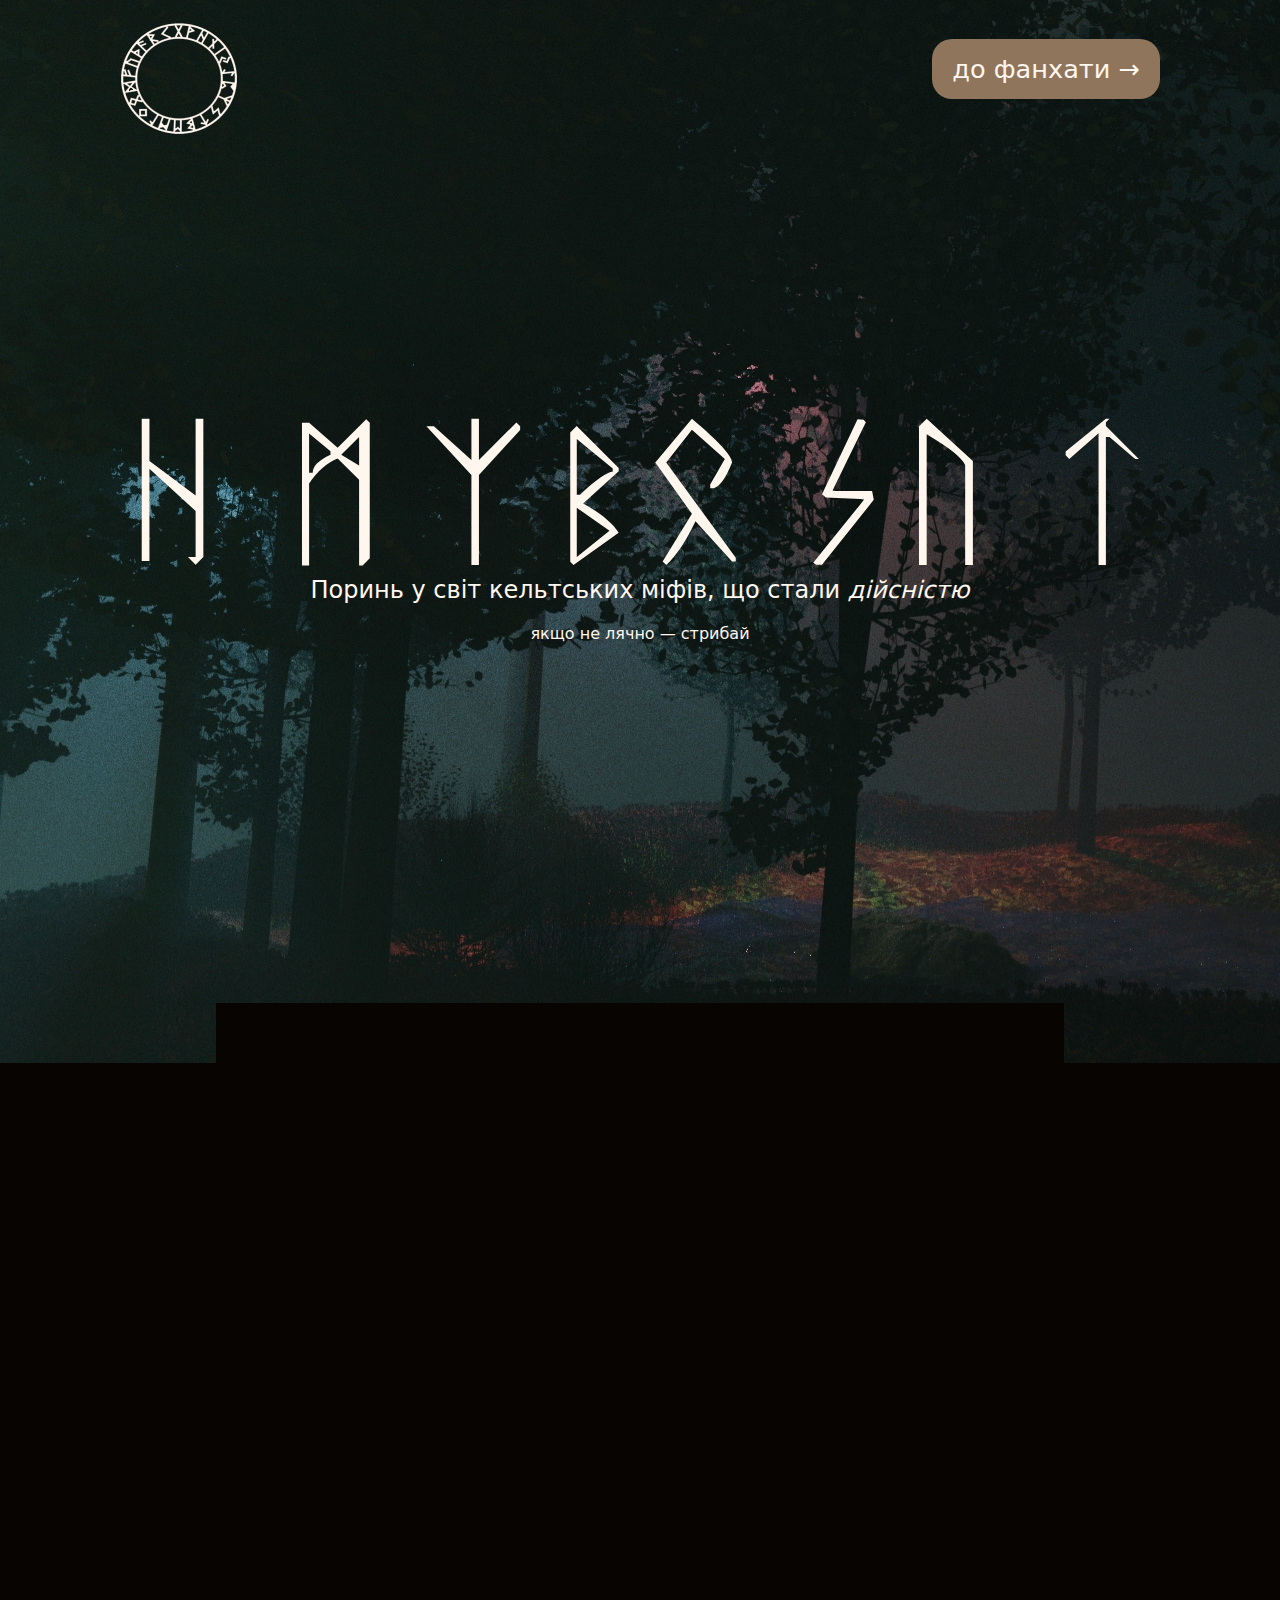
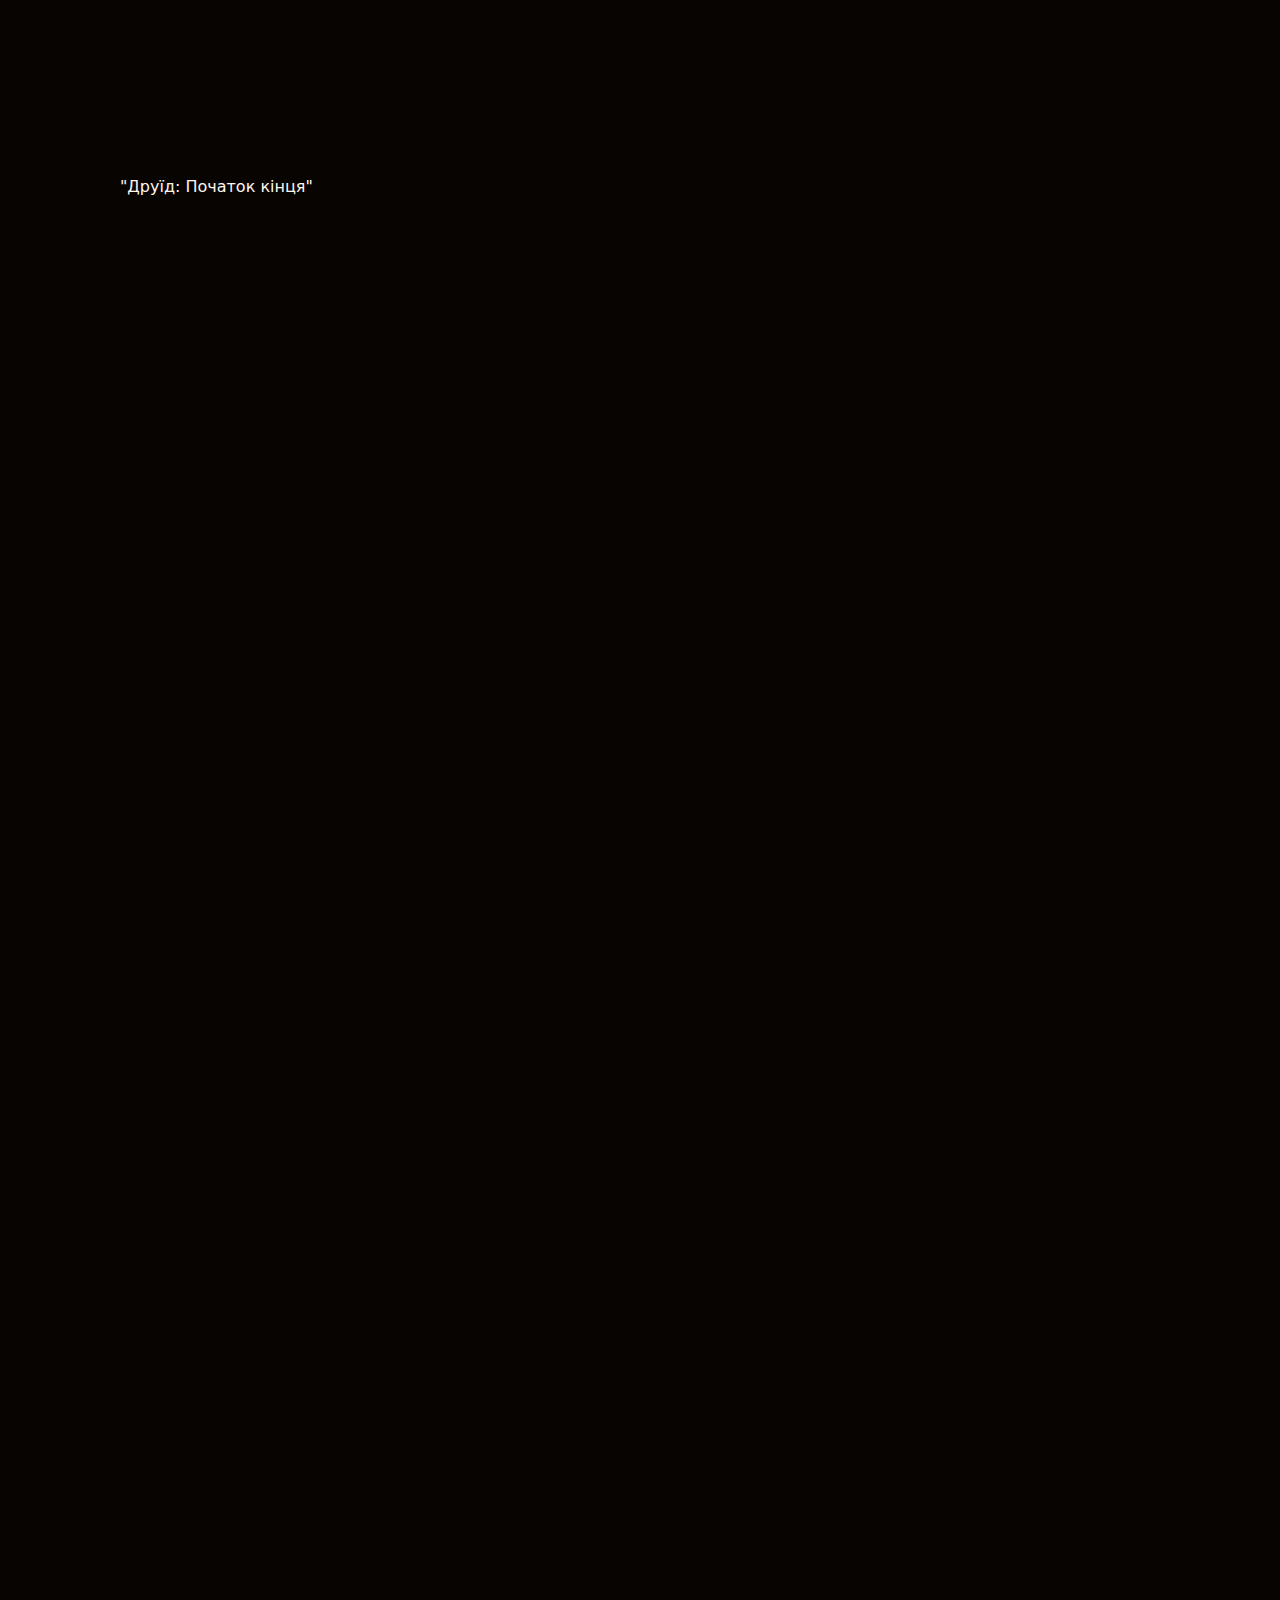
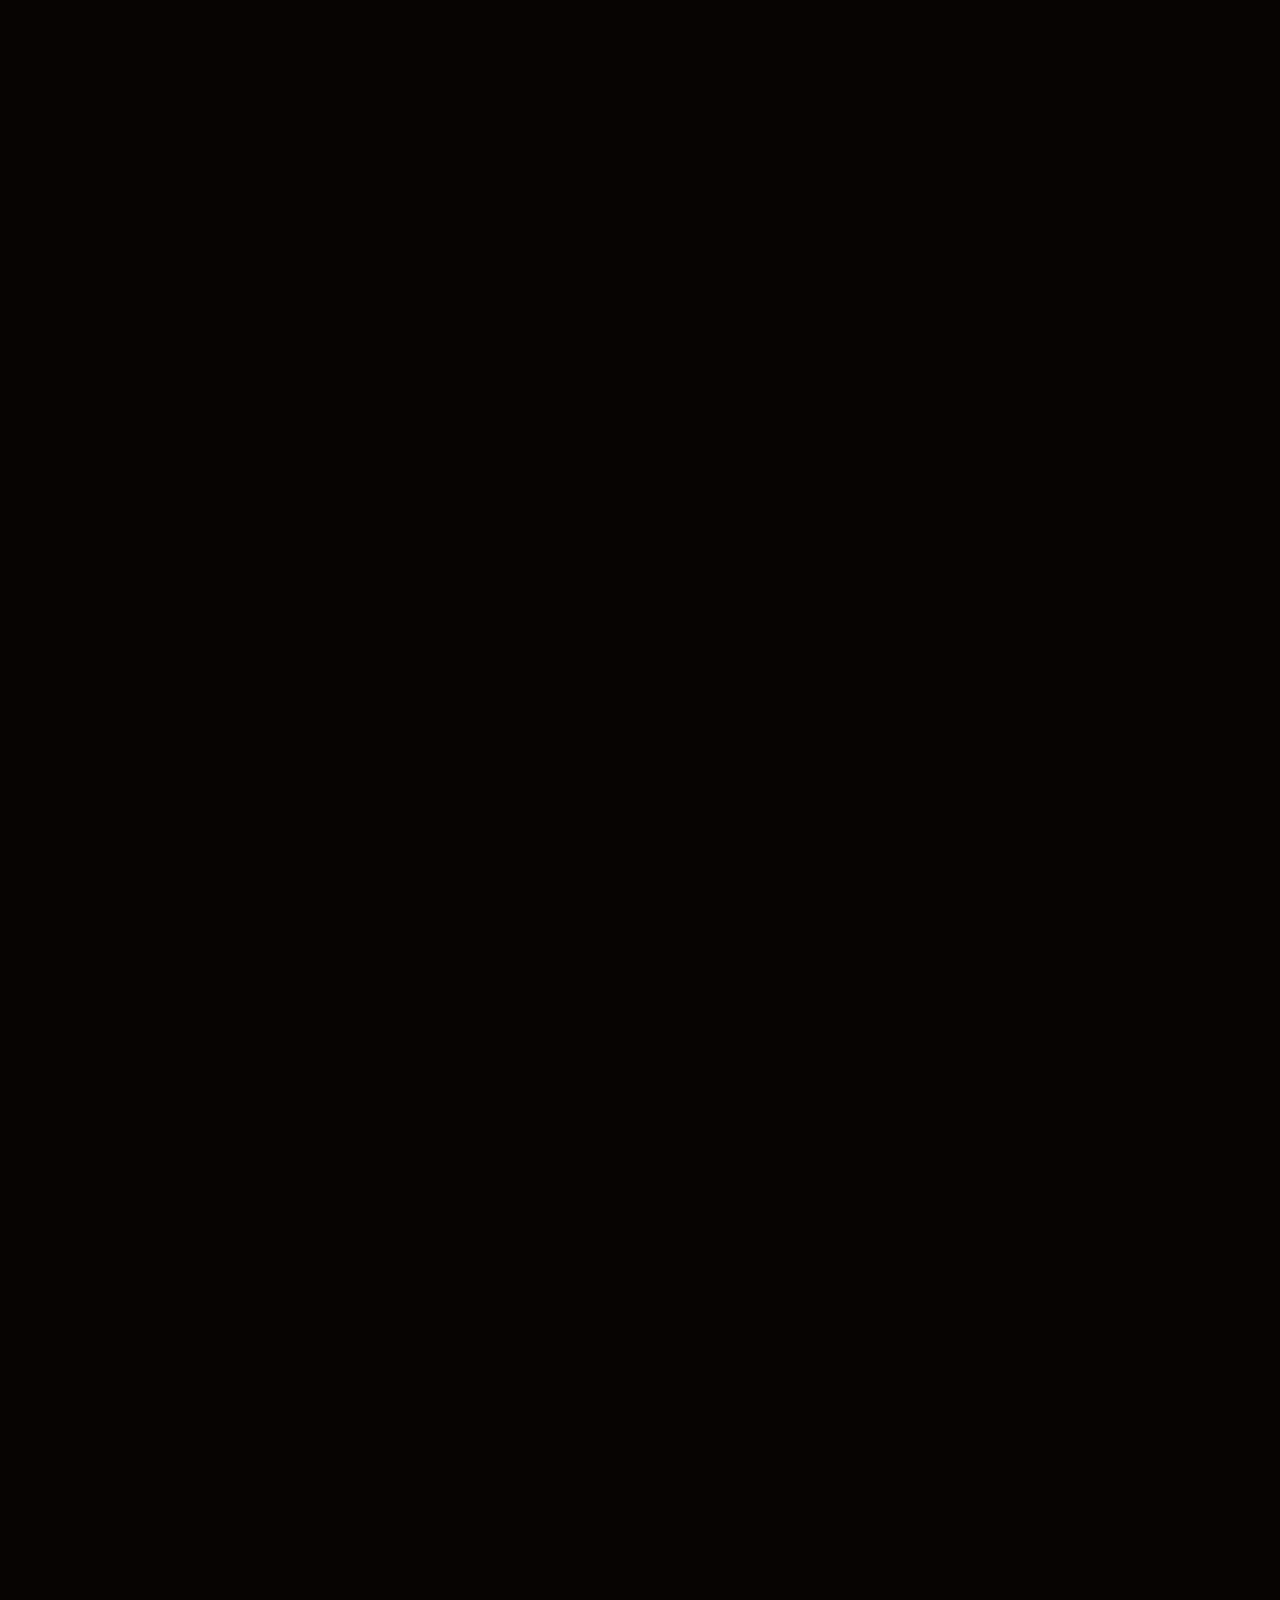
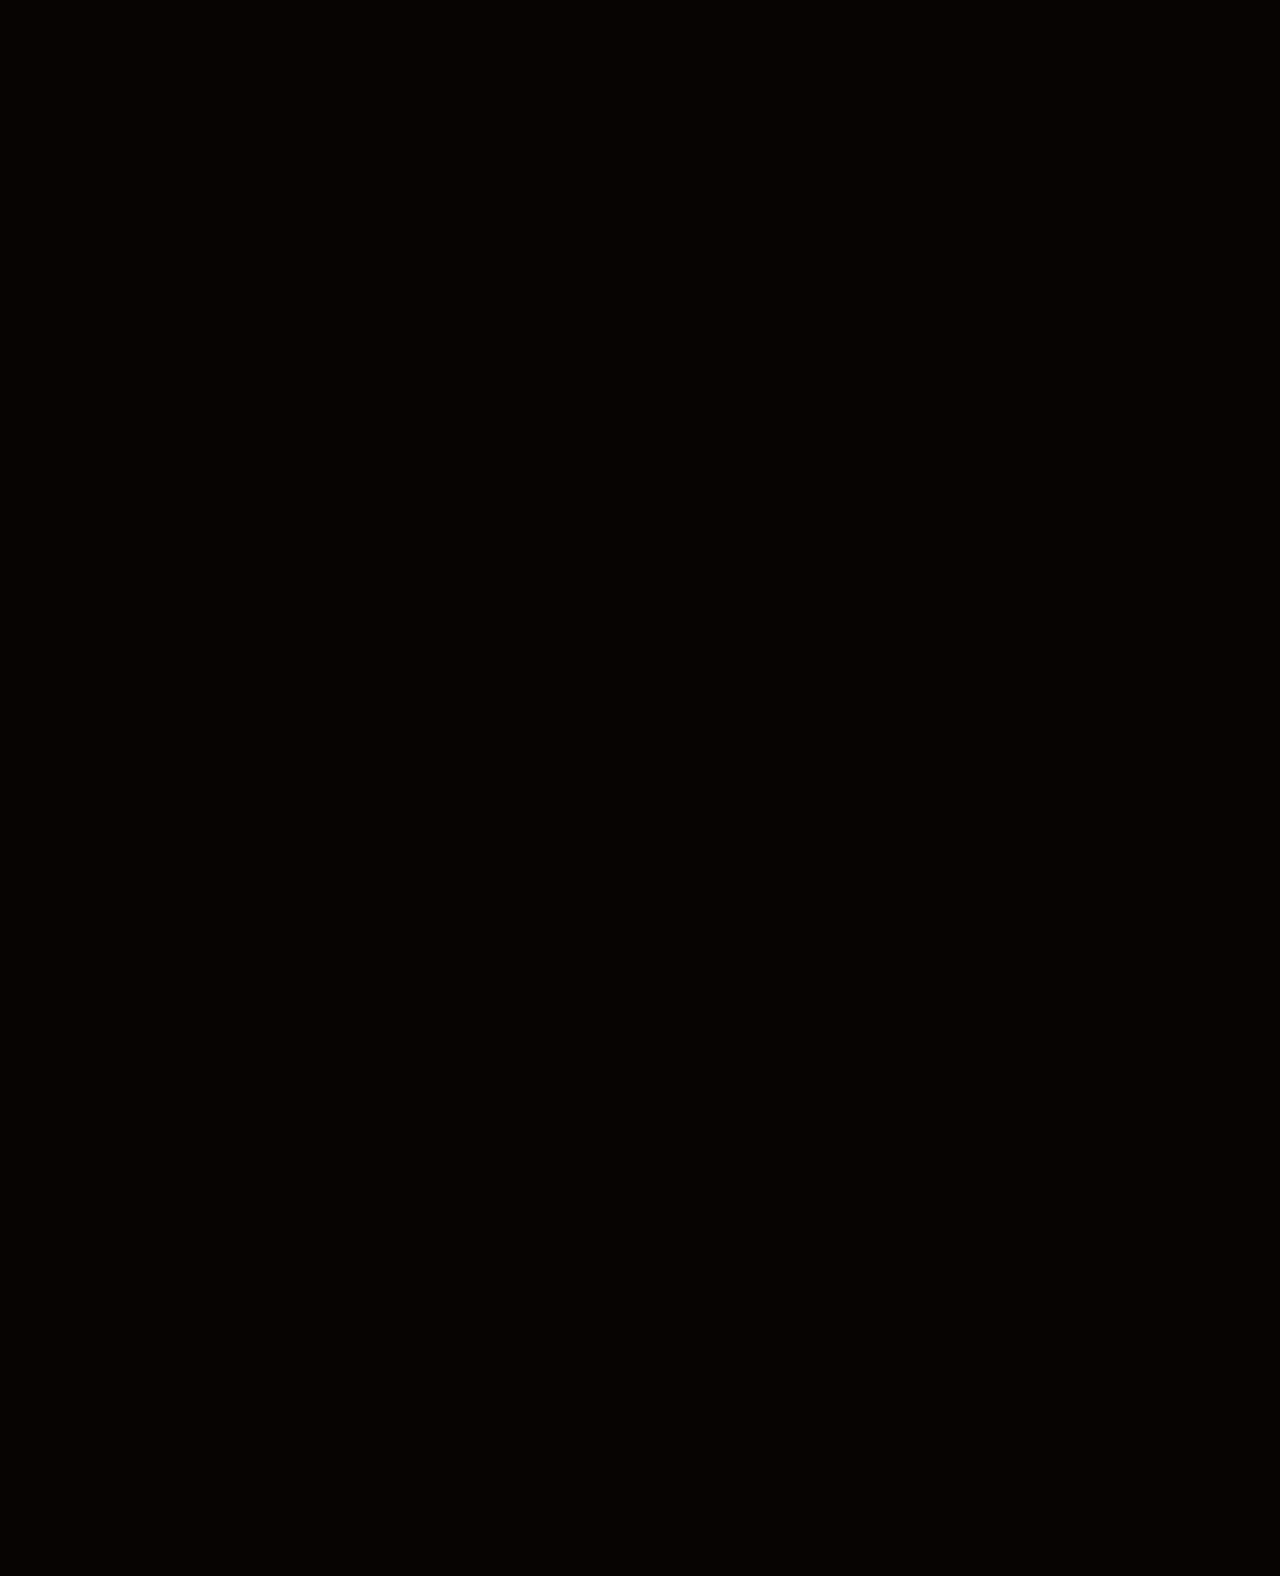
==== commit f20ca96e: "Add files via upload" ====
--- a/index1.html
+++ b/index1.html
@@ -23,12 +23,10 @@
 
         <div class="imgpbl">
             <img class="titlerun" src="imgland/hmzbosutl.svg" alt="fehler">
-            <img class="imgpers" src="imgland/мич-реф.png" alt="fehler">
             <div class="texttitle">
                 <h1>Поринь у світ кельтських міфів, що стали <i>дійсністю</i></h1>
                 <h2>якщо не лячно — стрибай</h2>
             </div>
-            <img class="imgpers" src="imgland/слуа-реф.png" alt="fehler">
             <div class="blln"> </div>
         </div>
     </div>
@@ -50,11 +48,7 @@
                 <header>Анотація</header>
                 <p class="tklein">до першої книги</p>
             </div>
-            <div class="bookname">
-                <div id="title">
-                    <h5>Друїд</h5>
-                </div>
-            </div>
+            <img class="bookname" src="imgland/ДРУЇД.png" alt="fehler">
             <p align="right">Шотландські острови — батьківщина неймовірних міфів та легенд кельтів. Але що станеться, коли темна завіса підійметься і зʼясується, що всі історії — правда? Живий друїд, магія рунічних знаків, магічні істоти, фейрі та Боги: казка, яка несе
                 за собою шлях жорстоких кровопролитних баталій, зрад, ілюзій та «сірого» світу. Чи зможе Мічеїл Патерсон вижити у новому для нього світі, але рідним по праву крові? Чи зможе він знайти, що шукає і не зламатися, не полягти у полі бою, і
                 не програти духові мертвого війська?<br> А чи зможете ви дочитати це і не зійти з глузду?</p>
@@ -64,19 +58,19 @@
         <div class="imggal">
             <header class="illgal">Ілюстрації та персонажі</header>
             <div class="imagegal">
-                <img class="sid" src="imgland/cu sidhe.jpg" alt="fehler">
-                <img class="sidsh" src="imgland/cu sidhe.jpg" alt="fehler">
-                <img class="bog" src="imgland/bogart.jpg" alt="fehler">
-                <img class="bogsh" src="imgland/bogart.jpg" alt="fehler">
-                <img class="kel" src="imgland/kelpie.jpg" alt="fehler">
-                <img class="kelsh" src="imgland/kelpie.jpg" alt="fehler">
-                <img class="bea" src="imgland/bean nighe.jpg" alt="fehler">
-                <img class="beash" src="imgland/bean nighe.jpg" alt="fehler">
+                <img class="sid" src="imgland/micheil.jpeg" alt="fehler">
+                <img class="sidsh" src="imgland/micheil.jpeg" alt="fehler">
+                <img class="bog" src="imgland/merdina.jpeg" alt="fehler">
+                <img class="bogsh" src="imgland/merdina.jpeg" alt="fehler">
+                <img class="kel" src="imgland/keask.jpeg" alt="fehler">
+                <img class="kelsh" src="imgland/keask.jpeg" alt="fehler">
+                <img class="bea" src="imgland/dorena.jpeg" alt="fehler">
+                <img class="beash" src="imgland/dorena.jpeg" alt="fehler">
             </div>
-            <div class="arrow">
-                <img class="arrowl" src="imgland/arrow.svg" alt="fehler">
-                <img class="arrowr" src="imgland/arrow.svg" alt="fehler">
-            </div>
+        </div>
+        <div class="arrow">
+            <img class="arrowl" src="imgland/arrow.svg" alt="fehler">
+            <img class="arrowr" src="imgland/arrow.svg" alt="fehler">
         </div>
     </div>
     <div class="land main">
--- a/css/perspg-large.css
+++ b/css/perspg-large.css
@@ -22,14 +22,13 @@
         display: flex;
         flex-direction: column;
         align-items: center;
-        background: url(../imgland/darkforest.jpg);
-        height: 100%;
+        background: url(../imgland/lake\ 1.jpg);
+        height: max-content;
     }
     .titlerun {
-        position: absolute;
-        top: -10%;
-        left: 21%;
-        width: 59%;
+        /*width: 59%;*/
+        margin-top: 27%;
+        width: 100%;
         height: 100%;
         padding: 10px 0;
     }
@@ -41,11 +40,11 @@
         width: 100%;
     }
     .socsi {
-        padding: 10px 15px;
+        padding: 15px 20px;
         background-color: #8F755C;
         color: #FFF6EE;
-        border-radius: 15px;
-        font-size: 120%;
+        border-radius: 20px;
+        font-size: 160%;
         border: 0;
         cursor: pointer;
         font-weight: lighter;
@@ -55,35 +54,22 @@
         background-color: #35271B;
         transition: ease, 0.3s all;
     }
-    .imgpers {
-        margin-top: 2%;
-        width: 40%;
-        margin-bottom: 30px;
-    }
     .blln {
-        position: absolute;
-        top: 92%;
-        left: 7%;
         background-color: #070402;
         text-align: center;
         width: 85%;
+        margin-top: 360px;
         padding: 30px 60px;
     }
     .imgpbl {
         display: flex;
-        justify-content: space-between;
-        position: relative;
+        flex-direction: column;
+        align-items: center;
         text-align: center;
-    }
-    .texttitle {
-        position: absolute;
-        top: 57%;
-        left: 52%;
-        transform: translate(-55%, -70%);
+        max-width: 1920px;
     }
     .logoland {
-        margin-top: 1%;
-        width: 9%;
+        margin-top: 2%;
     }
     h1 {
         font-size: 150%;
@@ -91,7 +77,7 @@
         color: #FFF6EE;
         font-weight: 100;
         font-family: system-ui, -apple-system, BlinkMacSystemFont, 'Segoe UI', Roboto, Oxygen, Ubuntu, Cantarell, 'Open Sans', 'Helvetica Neue', sans-serif;
-        margin-bottom: 10px;
+        margin-bottom: 20px;
     }
     h2 {
         font-size: 100%;
@@ -105,6 +91,7 @@
         display: flex;
         flex-direction: column;
         align-items: center;
+        margin-top: 7%;
     }
     header {
         font-size: 240%;
@@ -134,7 +121,7 @@
         color: #FFF6EE;
         font-weight: lighter;
         font-family: system-ui, -apple-system, BlinkMacSystemFont, 'Segoe UI', Roboto, Oxygen, Ubuntu, Cantarell, 'Open Sans', 'Helvetica Neue', sans-serif;
-        margin-bottom: 10%;
+        margin-bottom: 20%;
     }
     /*блок с текстом-картинкой(анотация)*/
     p {
@@ -174,43 +161,7 @@
         margin-bottom: 7%;
     }
     .bookname {
-        width: 60%;
         margin: 0 auto;
-    }
-    #title {
-        background: url(../imgland/darkforest.jpg);
-        background-size: cover;
-        background-clip: text;
-        -webkit-background-clip: text;
-        color: transparent;
-        padding: 0;
-    }
-    @font-face {
-        font-family: JOURNALISM;
-        src: url(../imgland/JOURNALISM.ttf);
-    }
-    h5 {
-        font-size: 28vmax;
-        font-family: JOURNALISM;
-        text-align: center;
-        text-shadow: 0 0 1px rgba(0, 0, 0, .1);
-        margin: 0;
-        padding: 0;
-    }
-    @media (max-width:600px) {
-        .form {
-            float: none;
-            text-align: center;
-            align-content: center;
-        }
-        div.title {
-            font-size: 30px;
-        }
-    }
-    @media (min-width:601px) {
-        div.title {
-            font-size: 80px;
-        }
     }
     /*блок с иллюстрациями*/
     .illgal {
@@ -304,7 +255,7 @@
         display: flex;
         justify-content: center;
         align-items: center;
-        margin-top: 85%;
+        margin-top: 35%;
     }
     .arrowl {
         padding: 0 180px;
@@ -325,6 +276,7 @@
     .trailerbl {
         display: flex;
         flex-direction: column;
+        margin-top: 30%;
         margin-bottom: 10%;
     }
     .trlhed {
@@ -332,6 +284,7 @@
         top: 0;
         width: 35%;
         left: 0%;
+        margin-top: 15%;
         padding: 0 120px;
     }
     .trailer {
--- a/css/perspg-medium.css
+++ b/css/perspg-medium.css
@@ -1,4 +1,4 @@
-@media screen and (min-width: 600px) and (max-width: 1200px) {
+@media screen and (min-width: 860px) and (max-width: 1199px) {
     body {
         background-color: #070402;
     }
@@ -16,13 +16,11 @@
         display: flex;
         flex-direction: column;
         align-items: center;
-        background: url(../imgland/darkforest.jpg);
-        height: 100%;
+        background: url(../imgland/lake\ 1.jpg);
+        height: max-content;
     }
     .titlerun {
-        position: absolute;
-        top: -15%;
-        left: 21%;
+        margin-top: 27%;
         width: 59%;
         height: 100%;
         padding: 10px 0;
@@ -49,31 +47,18 @@
         background-color: #35271B;
         transition: ease, 0.3s all;
     }
-    .imgpers {
-        margin-top: 2%;
-        width: 35%;
-        margin-bottom: 25px;
-    }
     .blln {
-        position: absolute;
-        top: 92%;
-        left: 5%;
         background-color: #070402;
         text-align: center;
         width: 90%;
+        margin-top: 360px;
         padding: 30px 60px;
     }
     .imgpbl {
         display: flex;
-        justify-content: space-between;
-        position: relative;
+        flex-direction: column;
+        align-items: center;
         text-align: center;
-    }
-    .texttitle {
-        position: absolute;
-        top: 60%;
-        left: 52%;
-        transform: translate(-55%, -70%);
     }
     .logoland {
         margin-top: 1%;
@@ -171,43 +156,8 @@
         margin-bottom: 10%;
     }
     .bookname {
-        width: 60%;
         margin: 0 auto;
-    }
-    #title {
-        background: url(../imgland/darkforest.jpg);
-        background-size: cover;
-        background-clip: text;
-        -webkit-background-clip: text;
-        color: transparent;
-        padding: 0;
-    }
-    @font-face {
-        font-family: JOURNALISM;
-        src: url(../imgland/JOURNALISM.ttf);
-    }
-    h5 {
-        font-size: 27vmax;
-        font-family: JOURNALISM;
-        text-align: center;
-        text-shadow: 0 0 1px rgba(0, 0, 0, .1);
-        margin: 0;
-        padding: 0;
-    }
-    @media (max-width:600px) {
-        .form {
-            float: none;
-            text-align: center;
-            align-content: center;
-        }
-        div.title {
-            font-size: 30px;
-        }
-    }
-    @media (min-width:601px) {
-        div.title {
-            font-size: 80px;
-        }
+        width: 500px
     }
     /*блок с иллюстрациями*/
     .illgal {
@@ -301,7 +251,7 @@
         display: flex;
         justify-content: center;
         align-items: center;
-        margin-top: 55%;
+        margin-top: 35%;
     }
     .arrowl {
         padding: 0 100px;
@@ -323,6 +273,7 @@
     .trailerbl {
         display: flex;
         flex-direction: column;
+        margin-top: 30%;
         margin-bottom: 10%;
     }
     .trlhed {
@@ -330,6 +281,7 @@
         top: 0;
         width: 30%;
         left: 0%;
+        margin-top: 15%;
         padding: 0 50px;
     }
     .trailer {
--- a/css/perspg-small.css
+++ b/css/perspg-small.css
@@ -1,6 +1,6 @@
-@media screen and (min-width: 319px) and (max-width: 600px) {
+@media screen and (min-width: 321px) and (max-width: 859px) {
     body {
-        background-color: #070402;
+        background: #070402;
     }
     .land {
         opacity: 0;
@@ -12,26 +12,15 @@
         transform: translateY(0%);
     }
     /* Верх сайта: хэдер, картинки и текст */
-    .land.top {
-        display: flex;
-        flex-direction: column;
-        align-items: center;
-        background: url(../imgland/darkforest.jpg);
-        height: 100%;
-    }
-    .titlerun {
-        position: absolute;
-        top: -15%;
-        left: 21%;
-        width: 59%;
-        height: 100%;
-        padding: 10px 0;
+    .logoland {
+        padding-top: 8px;
+        width: 20%;
     }
     .header {
         display: flex;
         justify-content: space-between;
         align-items: center;
-        padding: 0 50px;
+        padding: 0 24px;
         width: 100%;
     }
     .socsi {
@@ -39,7 +28,7 @@
         background-color: #8F755C;
         color: #FFF6EE;
         border-radius: 10px;
-        font-size: 90%;
+        font-size: 75%;
         border: 0;
         cursor: pointer;
         font-weight: lighter;
@@ -49,50 +38,8 @@
         background-color: #35271B;
         transition: ease, 0.3s all;
     }
-    .imgpers {
-        margin-top: 2%;
-        width: 35%;
-        margin-bottom: 25px;
-    }
-    .blln {
-        position: absolute;
-        top: 92%;
-        left: 5%;
-        background-color: #070402;
-        text-align: center;
-        width: 90%;
-        padding: 30px 60px;
-    }
-    .imgpbl {
-        display: flex;
-        justify-content: space-between;
-        position: relative;
-        text-align: center;
-    }
-    .texttitle {
-        position: absolute;
-        top: 60%;
-        left: 52%;
-        transform: translate(-55%, -70%);
-    }
-    .logoland {
-        margin-top: 1%;
-        width: 9%;
-    }
-    h1 {
-        font-size: 90%;
-        width: 100%;
-        color: #FFF6EE;
-        font-weight: 100;
-        font-family: system-ui, -apple-system, BlinkMacSystemFont, 'Segoe UI', Roboto, Oxygen, Ubuntu, Cantarell, 'Open Sans', 'Helvetica Neue', sans-serif;
-        margin-bottom: 5px;
-    }
-    h2 {
-        font-size: 70%;
-        width: 100%;
-        color: #FFF6EE;
-        font-weight: lighter;
-        font-family: system-ui, -apple-system, BlinkMacSystemFont, 'Segoe UI', Roboto, Oxygen, Ubuntu, Cantarell, 'Open Sans', 'Helvetica Neue', sans-serif;
+    .titlerun {
+        width: 59%;
     }
     /* Середина сайта: про книгу, аннотация, трейлер (видео будет потом), иллюстрации(потом) и переход на соц.сеть(форум)(!в работе!)*/
     .land.main {
@@ -106,257 +53,15 @@
         font-weight: lighter;
         font-family: system-ui, -apple-system, BlinkMacSystemFont, 'Segoe UI', Roboto, Oxygen, Ubuntu, Cantarell, 'Open Sans', 'Helvetica Neue', sans-serif;
     }
-    .fling {
-        font-size: 140%;
-        width: 60%;
-        color: #FFF6EE;
-        font-weight: lighter;
-        font-family: system-ui, -apple-system, BlinkMacSystemFont, 'Segoe UI', Roboto, Oxygen, Ubuntu, Cantarell, 'Open Sans', 'Helvetica Neue', sans-serif;
-    }
-    .abbook {
-        display: flex;
-        justify-content: space-between;
-        align-items: center;
-        padding: 50px 50px;
-        padding-bottom: 50px;
-        margin-top: 10%;
-    }
-    h6 {
-        padding: 0 50px;
-        font-size: 70%;
-        align-self: flex-start;
-        color: #FFF6EE;
-        font-weight: lighter;
-        font-family: system-ui, -apple-system, BlinkMacSystemFont, 'Segoe UI', Roboto, Oxygen, Ubuntu, Cantarell, 'Open Sans', 'Helvetica Neue', sans-serif;
-        margin-bottom: 15%;
-    }
     /*блок с текстом-картинкой(анотация)*/
-    p {
-        font-size: 70%;
-        width: 80%;
-        color: #FFF6EE;
-        font-weight: lighter;
-        font-family: system-ui, -apple-system, BlinkMacSystemFont, 'Segoe UI', Roboto, Oxygen, Ubuntu, Cantarell, 'Open Sans', 'Helvetica Neue', sans-serif;
-        padding: 20px 0px;
-        margin-left: 20px;
-        align-self: flex-end;
-    }
-    .tklein {
-        font-size: 70%;
-        width: 100%;
-        color: #FFF6EE;
-        font-weight: lighter;
-        font-family: system-ui, -apple-system, BlinkMacSystemFont, 'Segoe UI', Roboto, Oxygen, Ubuntu, Cantarell, 'Open Sans', 'Helvetica Neue', sans-serif;
-    }
-    .rgttopedgtxt {
-        position: absolute;
-        top: 35%;
-    }
-    .txtabt {
-        font-size: 70%;
-        width: 80%;
-        color: #FFF6EE;
-        font-weight: lighter;
-        font-family: system-ui, -apple-system, BlinkMacSystemFont, 'Segoe UI', Roboto, Oxygen, Ubuntu, Cantarell, 'Open Sans', 'Helvetica Neue', sans-serif;
-        padding: 20px 0;
-        margin-left: 20px;
-        text-align: right;
-        align-self: flex-end;
-    }
-    .anot {
-        display: flex;
-        justify-content: space-between;
-        align-items: center;
-        padding: 50px 50px;
-        margin-bottom: 10%;
-    }
     .bookname {
-        width: 60%;
         margin: 0 auto;
-    }
-    #title {
-        background: url(../imgland/darkforest.jpg);
-        background-size: cover;
-        background-clip: text;
-        -webkit-background-clip: text;
-        color: transparent;
-        padding: 0;
-    }
-    @font-face {
-        font-family: JOURNALISM;
-        src: url(../imgland/JOURNALISM.ttf);
-    }
-    h5 {
-        font-size: 27vmax;
-        font-family: JOURNALISM;
-        text-align: center;
-        text-shadow: 0 0 1px rgba(0, 0, 0, .1);
-        margin: 0;
-        padding: 0;
-    }
-    @media (max-width:600px) {
-        .form {
-            float: none;
-            text-align: center;
-            align-content: center;
-        }
-        div.title {
-            font-size: 30px;
-        }
-    }
-    @media (min-width:601px) {
-        div.title {
-            font-size: 80px;
-        }
+        width: 298px;
     }
     /*блок с иллюстрациями*/
-    .illgal {
-        position: absolute;
-        top: 0%;
-        width: 40%;
-        left: 0%;
-        padding: 0 50px;
-    }
-    .imggal {
-        display: flex;
-        flex-direction: column;
-        padding: 50px 0;
-        margin-bottom: 10%;
-    }
-    .imagegal {
-        display: flex;
-        justify-content: space-evenly;
-        padding: 0 150px;
-    }
     /*выплывание картинок по одной; при прокрутке галереи тосировка их вверх-вниз в шахматном порядке*/
-    .kel {
-        position: absolute;
-        top: 0%;
-        left: 51%;
-        width: 21%;
-        padding: 0 20px;
-        z-index: 4;
-    }
-    .kelsh {
-        position: absolute;
-        top: 3%;
-        left: 55%;
-        width: 21%;
-        padding: 0 20px;
-        opacity: 24%;
-        z-index: 3;
-    }
-    .bog {
-        position: absolute;
-        top: 27%;
-        left: 30%;
-        width: 21%;
-        padding: 0 20px;
-        z-index: 4;
-    }
-    .bogsh {
-        position: absolute;
-        top: 30%;
-        left: 40%;
-        width: 21%;
-        padding: 0 20px;
-        opacity: 24%;
-        z-index: 3;
-    }
-    .sid {
-        position: absolute;
-        left: 3%;
-        top: 15%;
-        padding: 0 20px;
-        width: 21%;
-        z-index: 2;
-    }
-    .sidsh {
-        position: absolute;
-        left: 10%;
-        top: 21%;
-        padding: 0 20px;
-        width: 21%;
-        opacity: 24%;
-        z-index: 1;
-    }
-    .bea {
-        position: absolute;
-        right: 3%;
-        top: 18%;
-        padding: 0 20px;
-        width: 21%;
-        z-index: 2;
-    }
-    .beash {
-        position: absolute;
-        right: 8%;
-        top: 20%;
-        padding: 0 20px;
-        width: 21%;
-        opacity: 24%;
-        z-index: 1;
-    }
-    .arrow {
-        display: flex;
-        justify-content: center;
-        align-items: center;
-        margin-top: 55%;
-    }
-    .arrowl {
-        padding: 0 100px;
-        transition: transform .4s;
-    }
-    .arrowl:hover {
-        transform: scale(1.1);
-    }
-    .arrowr {
-        width: 50%;
-        padding: 0 100px;
-        transform: rotate(180deg);
-        transition: transform .4s;
-    }
-    .arrowr:hover {
-        transform: scale(1.1) rotate(180deg);
-    }
     /*блок с трейлером (будет добавлен когда закончу анимацию)*/
-    .trailerbl {
-        display: flex;
-        flex-direction: column;
-        margin-bottom: 10%;
-    }
-    .trlhed {
-        position: absolute;
-        top: 0;
-        width: 30%;
-        left: 0%;
-        padding: 0 50px;
-    }
-    .trailer {
-        background-color: #181413;
-        color: burlywood;
-        text-align: center;
-        width: 120%;
-        padding: 120px 120px;
-        margin: 140px 0;
-    }
-    .trailer:hover {
-        color: rgb(87, 26, 26);
-    }
     /*блок с поп ап формой*/
-    .ordb {
-        display: flex;
-        justify-content: space-evenly;
-        align-items: center;
-        margin-bottom: 7%;
-        padding-left: 0;
-        padding-right: 0;
-    }
-    .order {
-        width: 30%;
-        margin: 0 20px;
-        transition: transform .4s;
-    }
     /*хочу добавить при нажатии pop up форму с возможностью заказа*/
     .order:hover {
         transform: scale(1.2);
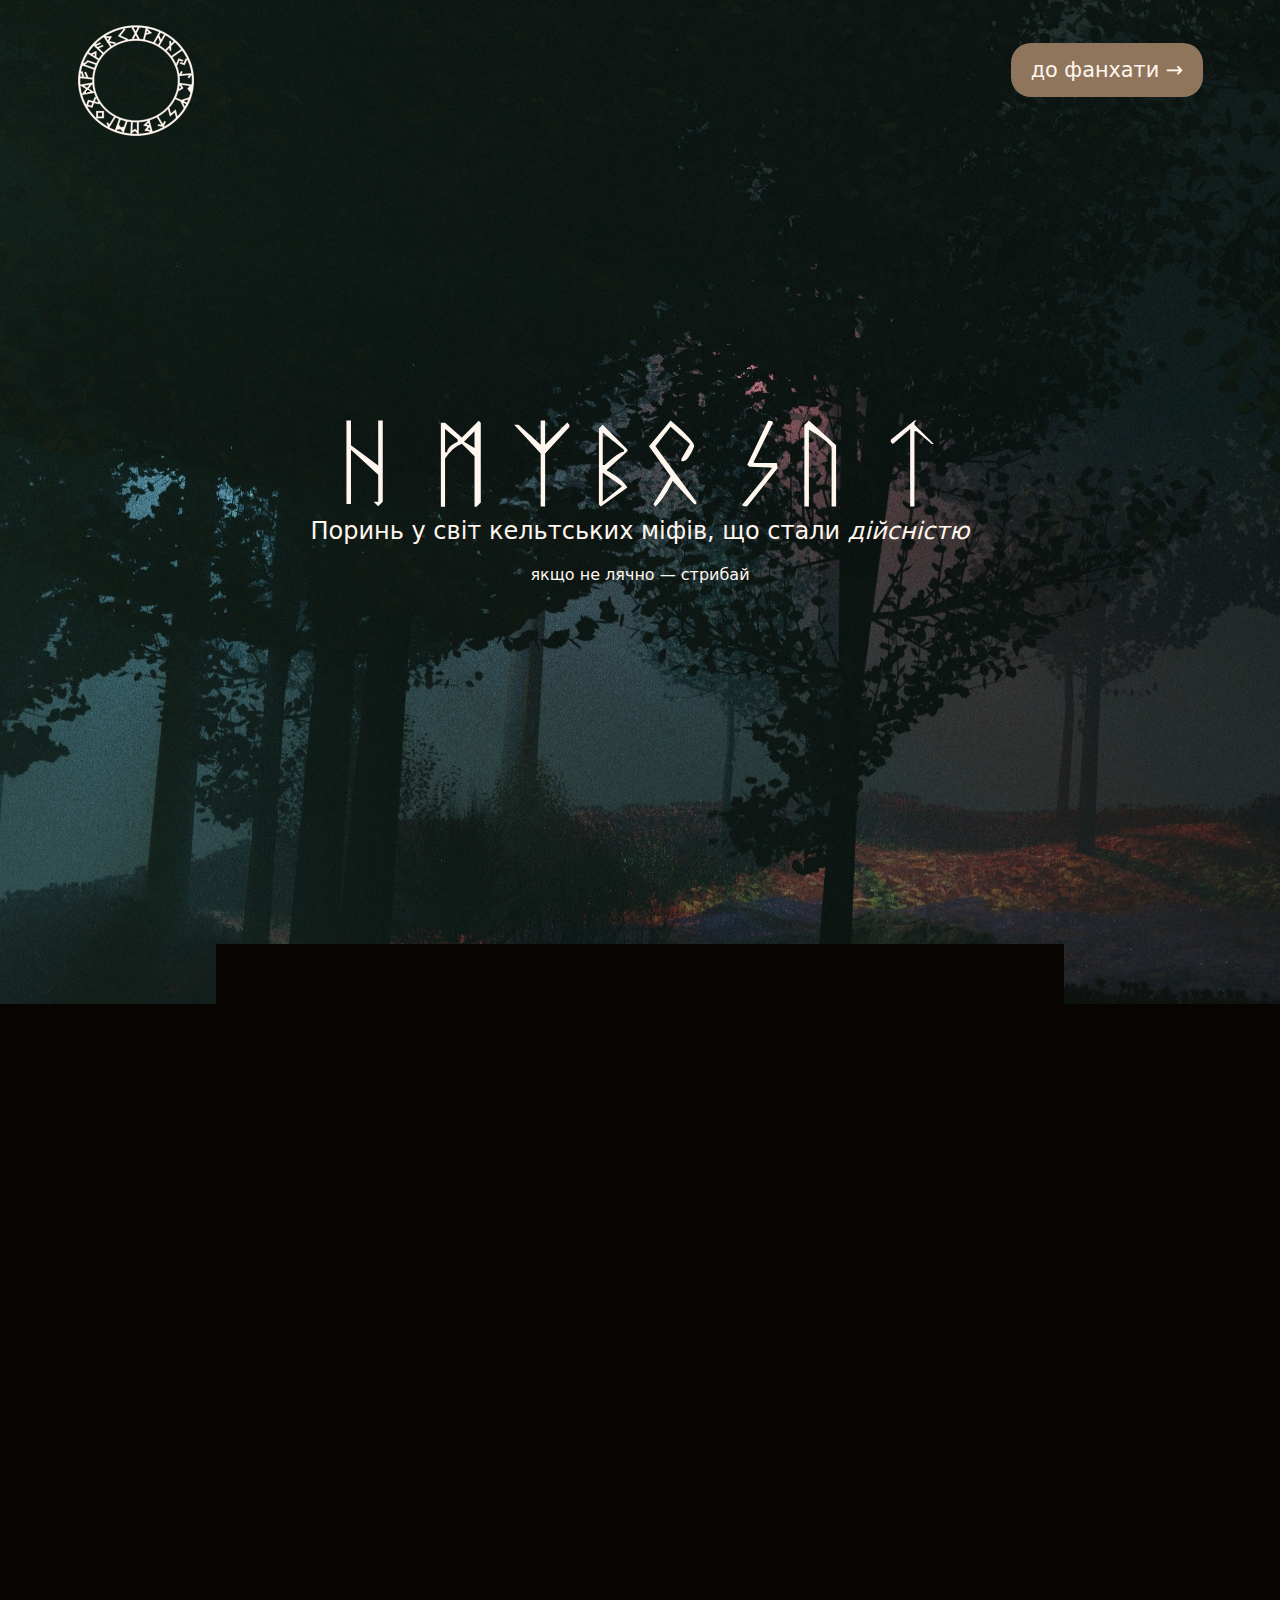
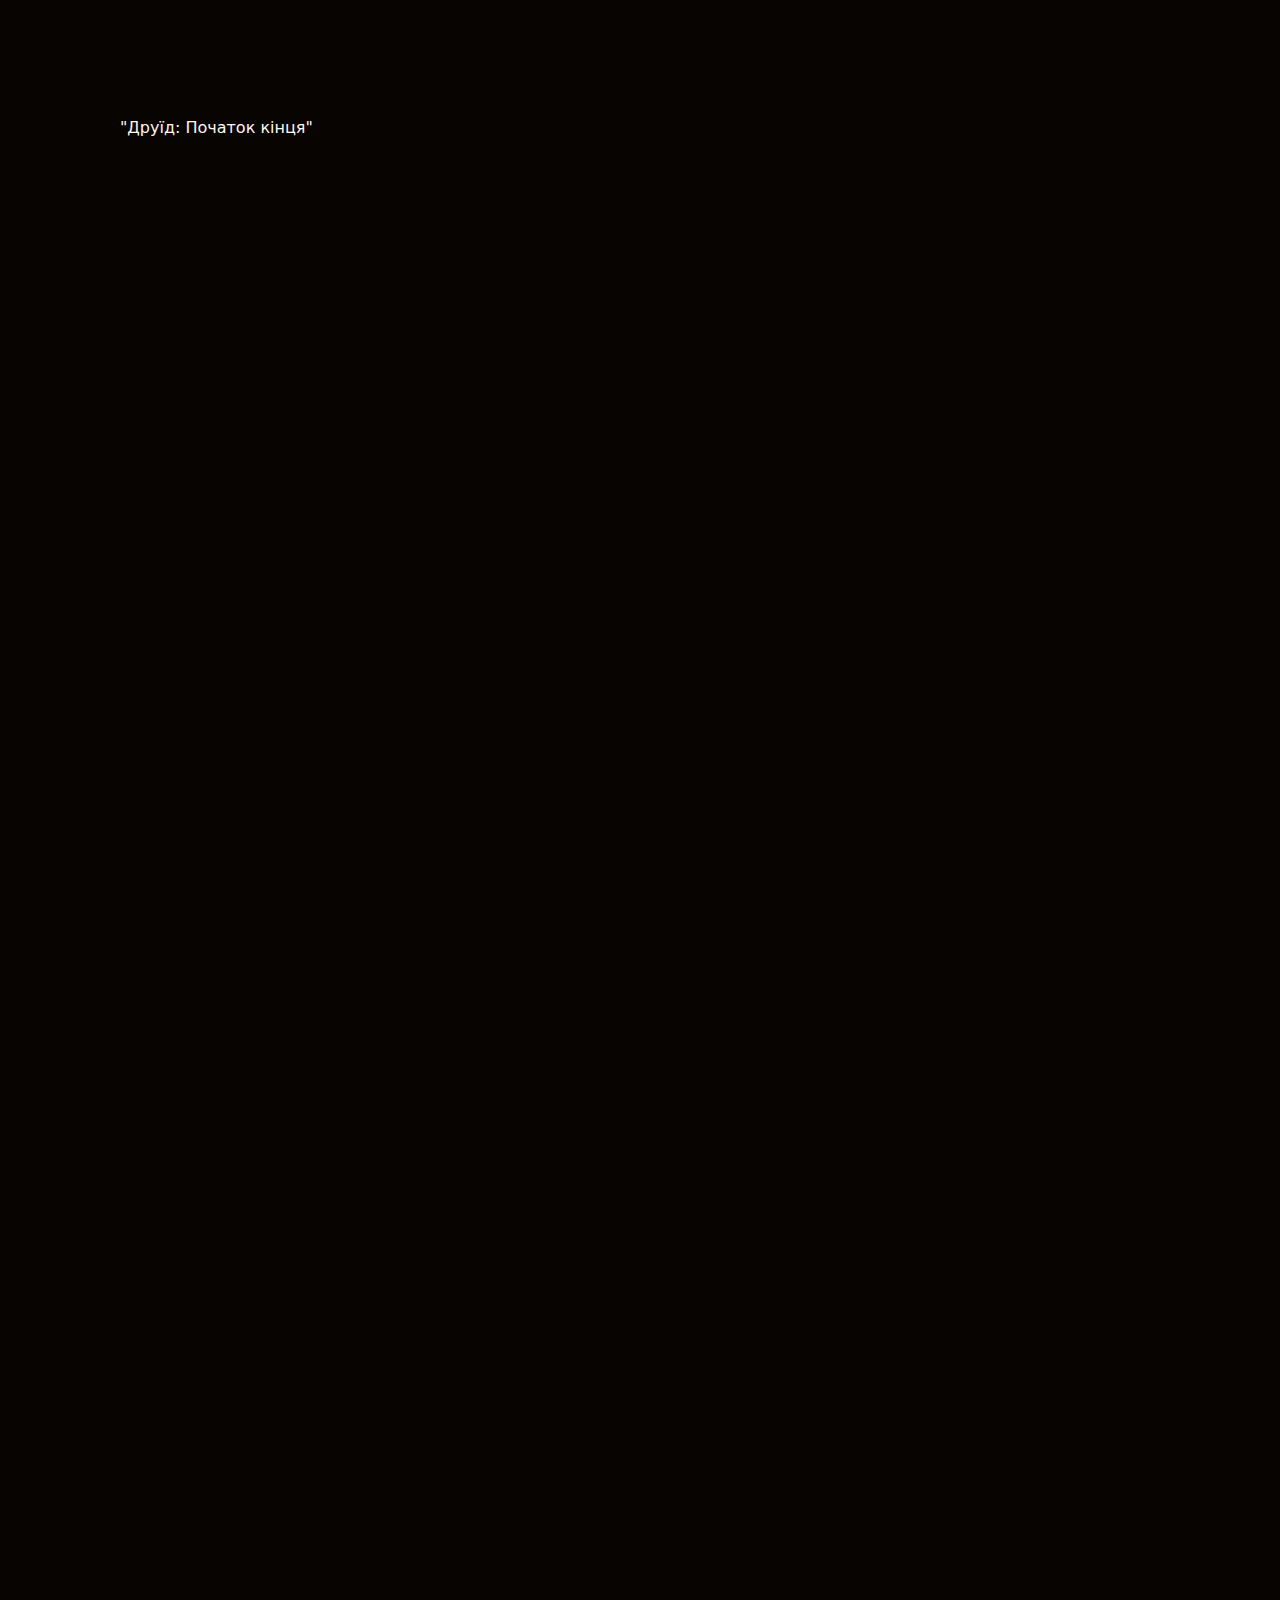
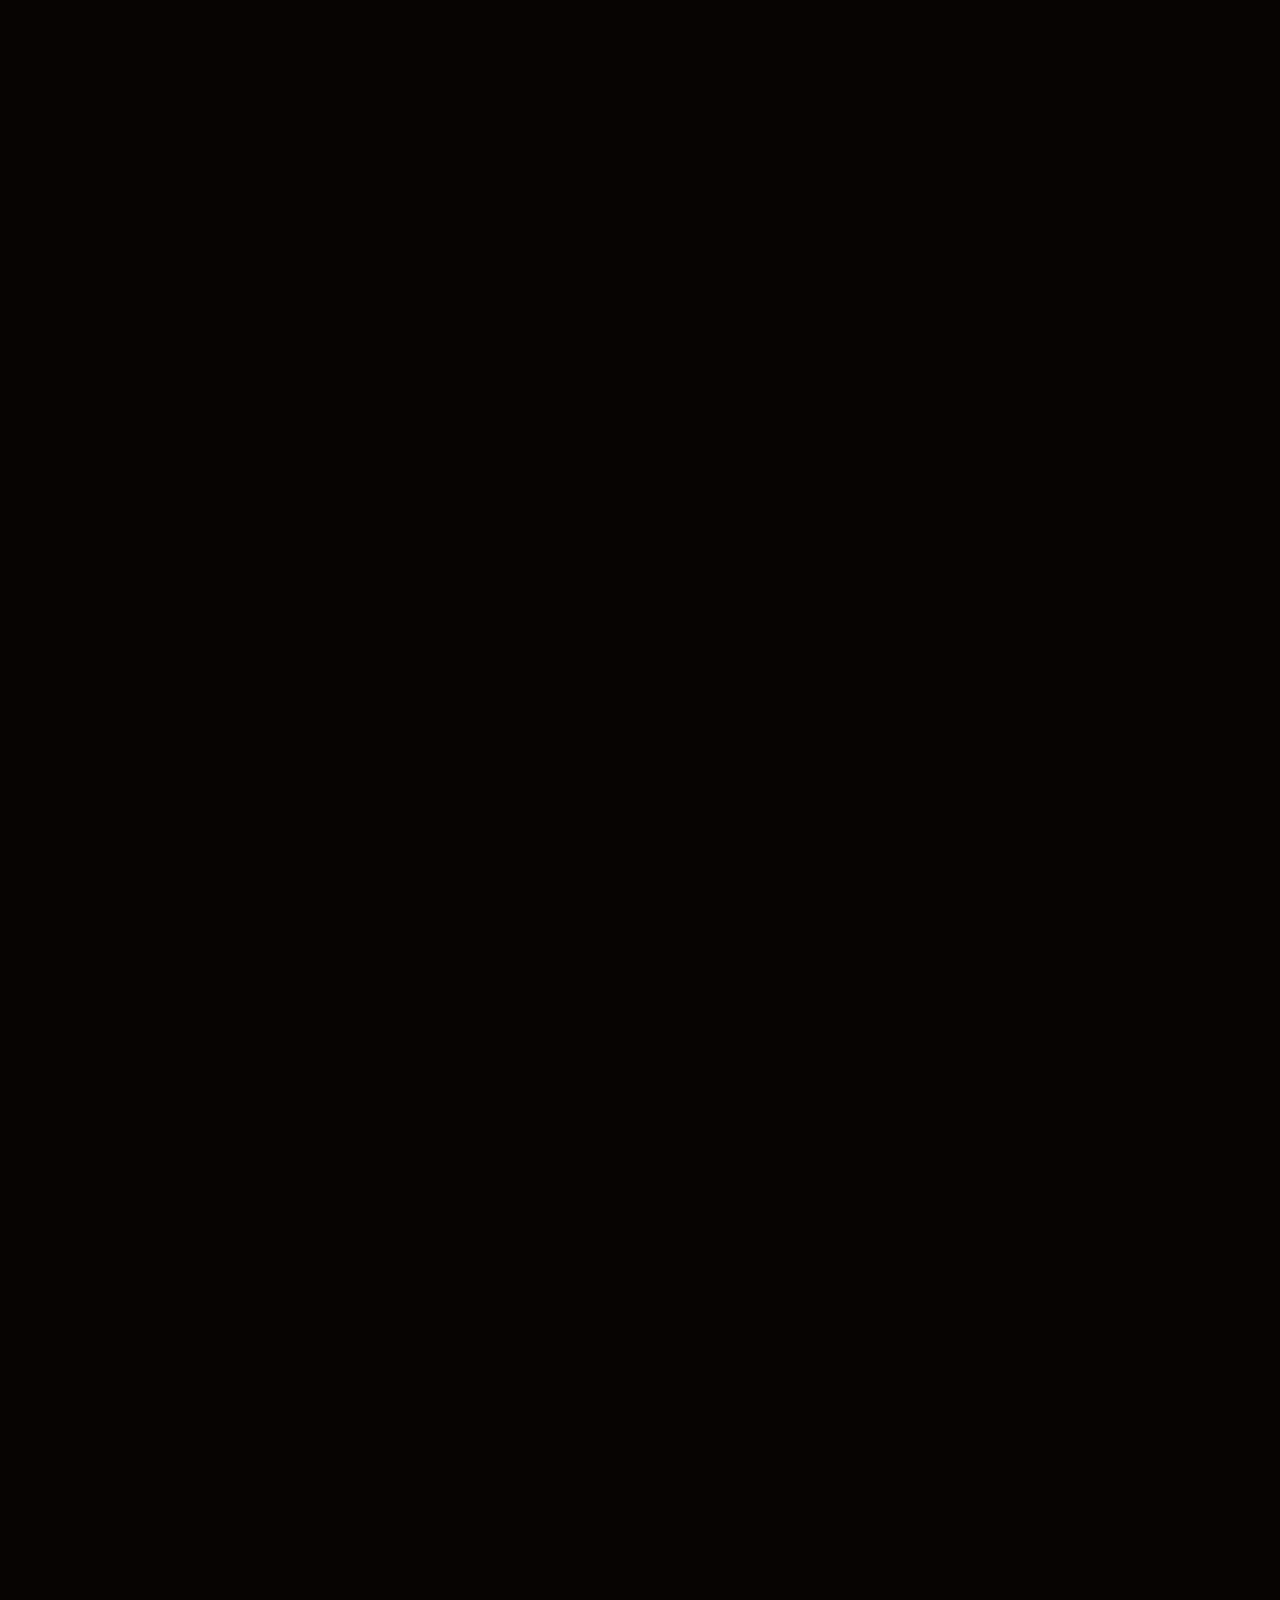
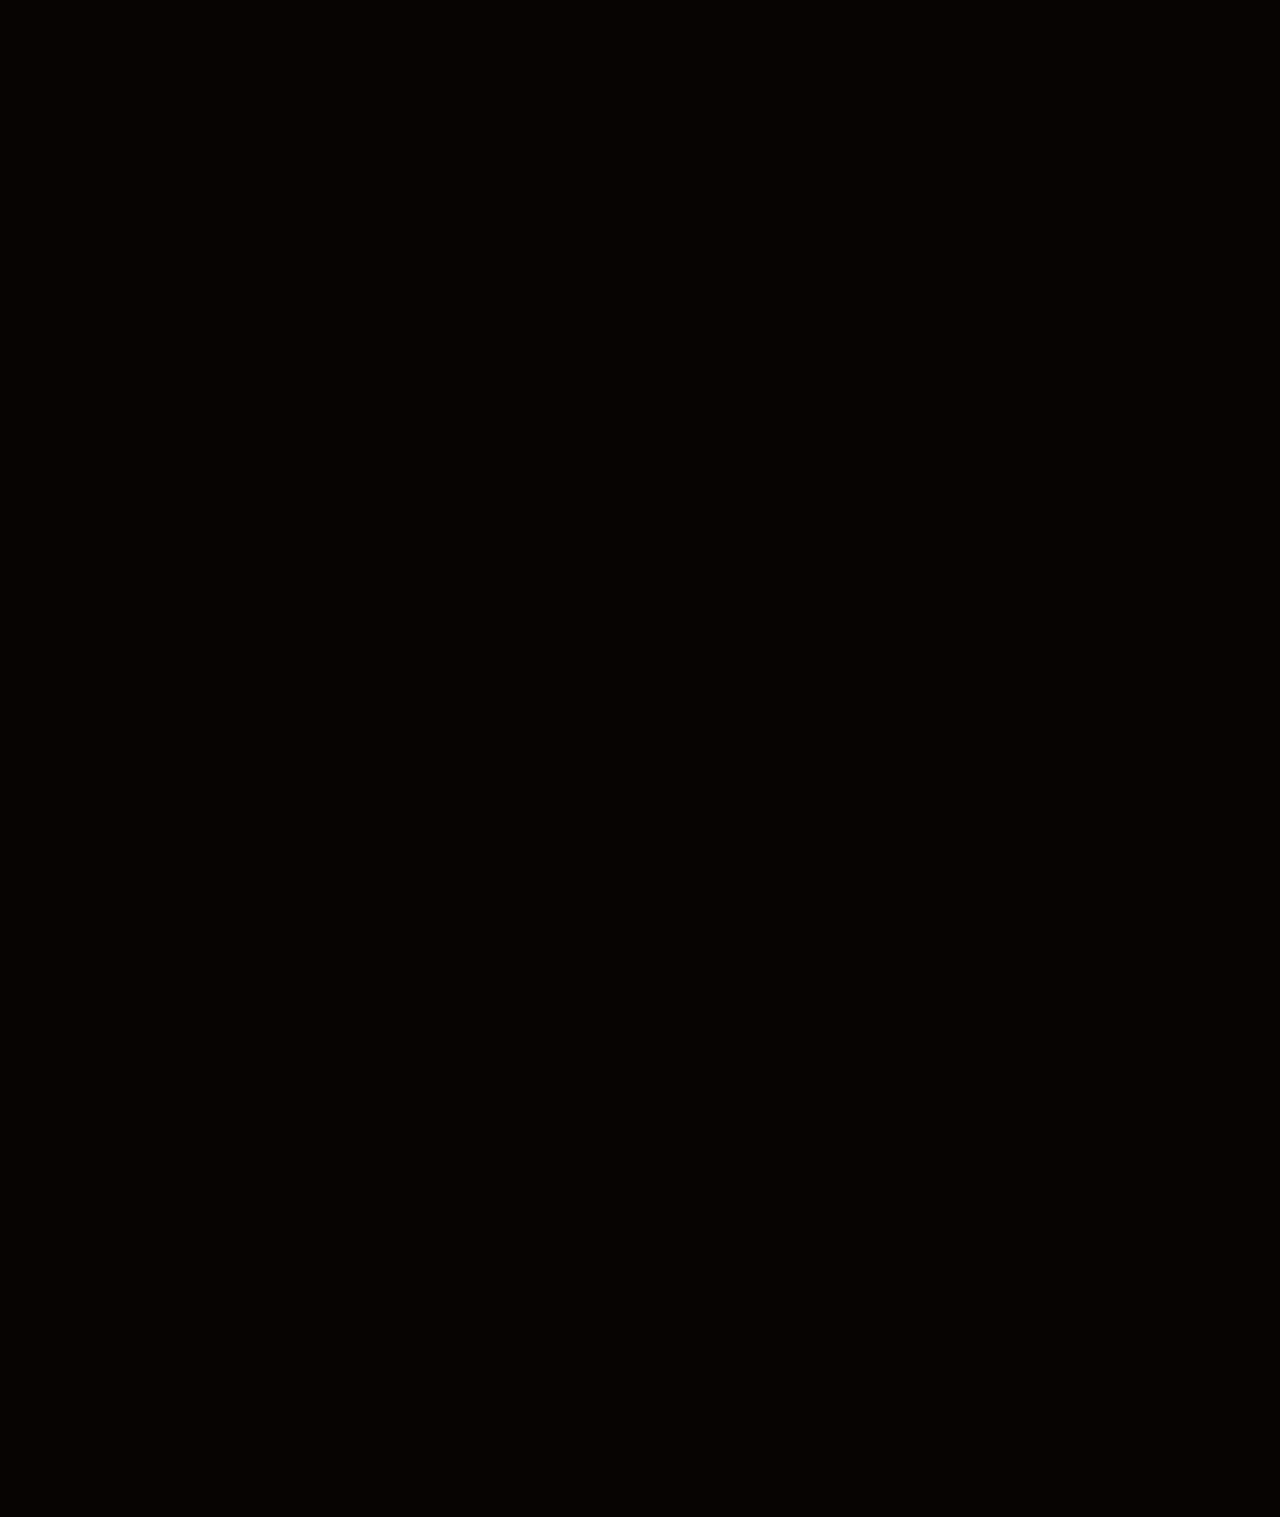
==== commit 6d584105: "Add files via upload" ====
--- a/index1.html
+++ b/index1.html
@@ -93,13 +93,13 @@
             <div class="tkleinb">Контакти:</div>
             <div class="name">
                 <div class="tcontacts">Юлія Єремій</div>
-                <a class="link" href="mailto:y.eremiy@icloud.com">y.eremiy@icloud.com</a>
+                <a class="link" href="mailto:yuliia.ieremii@gmail.com">yuliia.ieremii@gmail.com</a>
             </div>
             <div class="emndph">
-                <div class="tcontacts soc">+491723129185</div>
+                <div class="tcontacts soc">+48451230663</div>
                 <div class="tcontacts soc">+380997024408</div>
             </div>
-            <img class="phone" src="imgland/phone.png" href="tel:+491723129185" href="tel:+380997024408" alt="fehler">
+            <img class="phone" src="imgland/phone.png" href="tel:+48451230663" href="tel:+380997024408" alt="fehler">
             <div class="inst">
                 <div class="tcontacts soc">Instagram</div>
                 <img class="instagram" src="imgland/inst.png" href="https://www.instagram.com/satanieremii/" alt="fehler">
--- a/css/perspg-large.css
+++ b/css/perspg-large.css
@@ -26,9 +26,8 @@
         height: max-content;
     }
     .titlerun {
-        /*width: 59%;*/
         margin-top: 27%;
-        width: 100%;
+        width: 59%;
         height: 100%;
         padding: 10px 0;
     }
@@ -36,7 +35,7 @@
         display: flex;
         justify-content: space-between;
         align-items: center;
-        padding: 0 120px;
+        padding: 0 6%;
         width: 100%;
     }
     .socsi {
@@ -44,7 +43,7 @@
         background-color: #8F755C;
         color: #FFF6EE;
         border-radius: 20px;
-        font-size: 160%;
+        font-size: 130%;
         border: 0;
         cursor: pointer;
         font-weight: lighter;
@@ -66,7 +65,7 @@
         flex-direction: column;
         align-items: center;
         text-align: center;
-        max-width: 1920px;
+        /*max-width: 1920px;*/
     }
     .logoland {
         margin-top: 2%;
--- a/css/perspg-medium.css
+++ b/css/perspg-medium.css
@@ -36,7 +36,7 @@
         padding: 10px 15px;
         background-color: #8F755C;
         color: #FFF6EE;
-        border-radius: 10px;
+        border-radius: 15px;
         font-size: 90%;
         border: 0;
         cursor: pointer;
--- a/css/perspg-small.css
+++ b/css/perspg-small.css
@@ -1,4 +1,4 @@
-@media screen and (min-width: 321px) and (max-width: 859px) {
+@media screen and (min-width: 319px) and (max-width: 859px) {
     body {
         background: #070402;
     }
@@ -12,6 +12,10 @@
         transform: translateY(0%);
     }
     /* Верх сайта: хэдер, картинки и текст */
+    .land.top {
+        background: url(../imgland/lake\ 1.jpg);
+        /*height: 100vh;*/
+    }
     .logoland {
         padding-top: 8px;
         width: 20%;
@@ -40,20 +44,96 @@
     }
     .titlerun {
         width: 59%;
+        display: flex;
+        flex-direction: column;
+        justify-content: center;
+        margin-top: 55%;
+        margin-bottom: 65%;
+        flex-shrink: 0;
+    }
+    .imgpbl {
+        display: flex;
+        flex-direction: column;
+        align-items: center;
+        text-align: center;
+        /*max-width: 1920px;*/
+    }
+    h1 {
+        /*font-size: 150%;
+        text-align: right;
+        width: 70%;
+        color: #FFF6EE;
+        font-weight: 100;
+        font-family: system-ui, -apple-system, BlinkMacSystemFont, 'Segoe UI', Roboto, Oxygen, Ubuntu, Cantarell, 'Open Sans', 'Helvetica Neue', sans-serif;
+        margin-bottom: 10px;*/
+        width: 175px;
+        height: 75px;
+        color: #FFF;
+        text-align: right;
+        font-family: Helvetica Neue;
+        font-size: 20px;
+        font-style: normal;
+        font-weight: 200;
+        line-height: normal;
+        margin-left: 45%;
+    }
+    h2 {
+        font-size: 80%;
+        width: 100%;
+        margin-left: 47%;
+        margin-bottom: 50px;
+        color: #FFF6EE;
+        font-weight: lighter;
+        font-family: system-ui, -apple-system, BlinkMacSystemFont, 'Segoe UI', Roboto, Oxygen, Ubuntu, Cantarell, 'Open Sans', 'Helvetica Neue', sans-serif;
     }
     /* Середина сайта: про книгу, аннотация, трейлер (видео будет потом), иллюстрации(потом) и переход на соц.сеть(форум)(!в работе!)*/
     .land.main {
         display: flex;
         flex-direction: column;
         align-items: center;
+        margin-top: 7%;
     }
     header {
+        font-size: 150%;
+        color: #FFF6EE;
+        font-weight: lighter;
+        font-family: system-ui, -apple-system, BlinkMacSystemFont, 'Segoe UI', Roboto, Oxygen, Ubuntu, Cantarell, 'Open Sans', 'Helvetica Neue', sans-serif;
+    }
+    .fling {
         font-size: 140%;
-        color: #FFF6EE;
-        font-weight: lighter;
-        font-family: system-ui, -apple-system, BlinkMacSystemFont, 'Segoe UI', Roboto, Oxygen, Ubuntu, Cantarell, 'Open Sans', 'Helvetica Neue', sans-serif;
+        width: 100%;
+        color: #FFF6EE;
+        font-weight: lighter;
+        font-family: system-ui, -apple-system, BlinkMacSystemFont, 'Segoe UI', Roboto, Oxygen, Ubuntu, Cantarell, 'Open Sans', 'Helvetica Neue', sans-serif;
+    }
+    .abbook {
+        display: flex;
+        justify-content: space-between;
+        align-items: center;
+        padding: 24px 24px;
+        padding-bottom: 100px;
+        margin-top: 7%;
+    }
+    h6 {
+        font-size: 100%;
+        margin-left: 24px;
+        align-self: flex-start;
+        color: #FFF6EE;
+        font-weight: lighter;
+        font-family: system-ui, -apple-system, BlinkMacSystemFont, 'Segoe UI', Roboto, Oxygen, Ubuntu, Cantarell, 'Open Sans', 'Helvetica Neue', sans-serif;
+        margin-bottom: 20%;
     }
     /*блок с текстом-картинкой(анотация)*/
+    .txtabt {
+        width: 75%;
+        color: #FFF6EE;
+        font-weight: lighter;
+        font-family: system-ui, -apple-system, BlinkMacSystemFont, 'Segoe UI', Roboto, Oxygen, Ubuntu, Cantarell, 'Open Sans', 'Helvetica Neue', sans-serif;
+        padding: 20px 0;
+        margin-left: 20px;
+        text-align: right;
+        align-self: flex-end;
+    }
     .bookname {
         margin: 0 auto;
         width: 298px;
@@ -63,6 +143,11 @@
     /*блок с трейлером (будет добавлен когда закончу анимацию)*/
     /*блок с поп ап формой*/
     /*хочу добавить при нажатии pop up форму с возможностью заказа*/
+    .order {
+        width: 40%;
+        margin: 0 50px;
+        transition: transform .4s;
+    }
     .order:hover {
         transform: scale(1.2);
     }
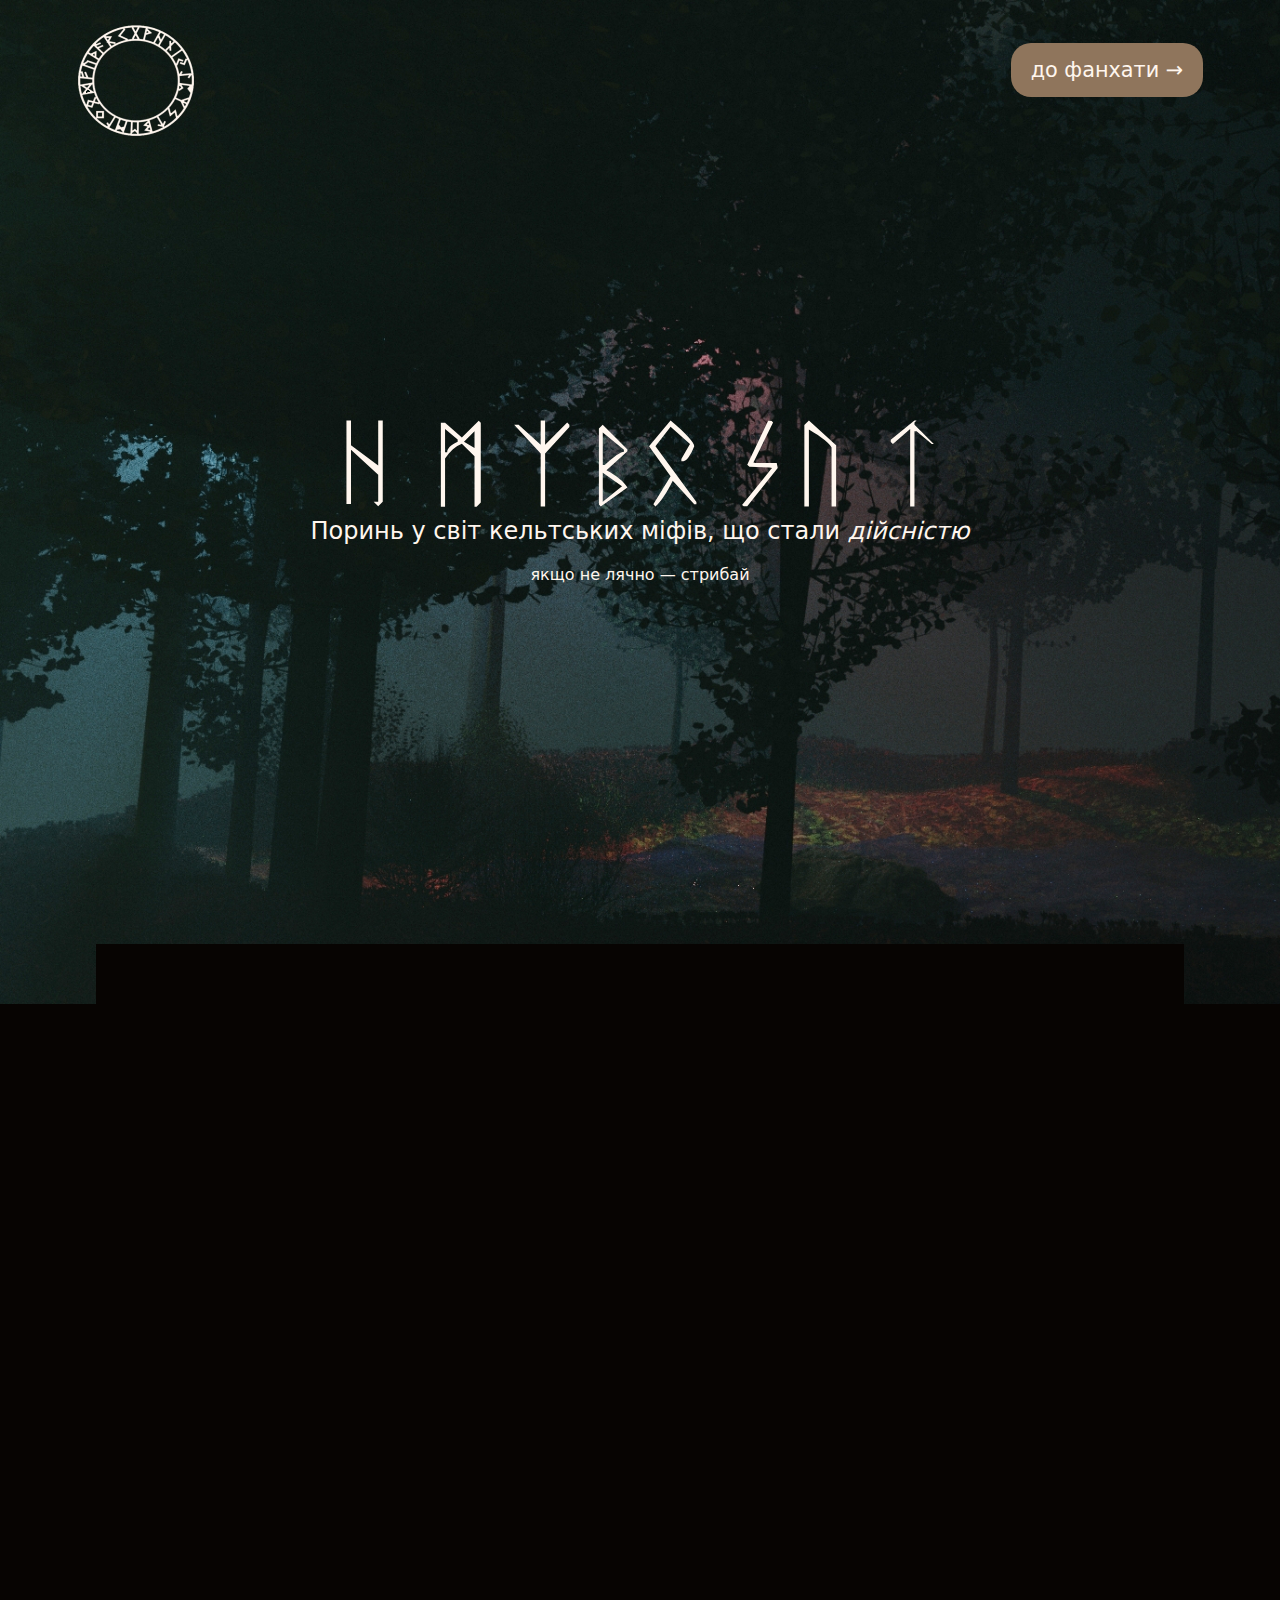
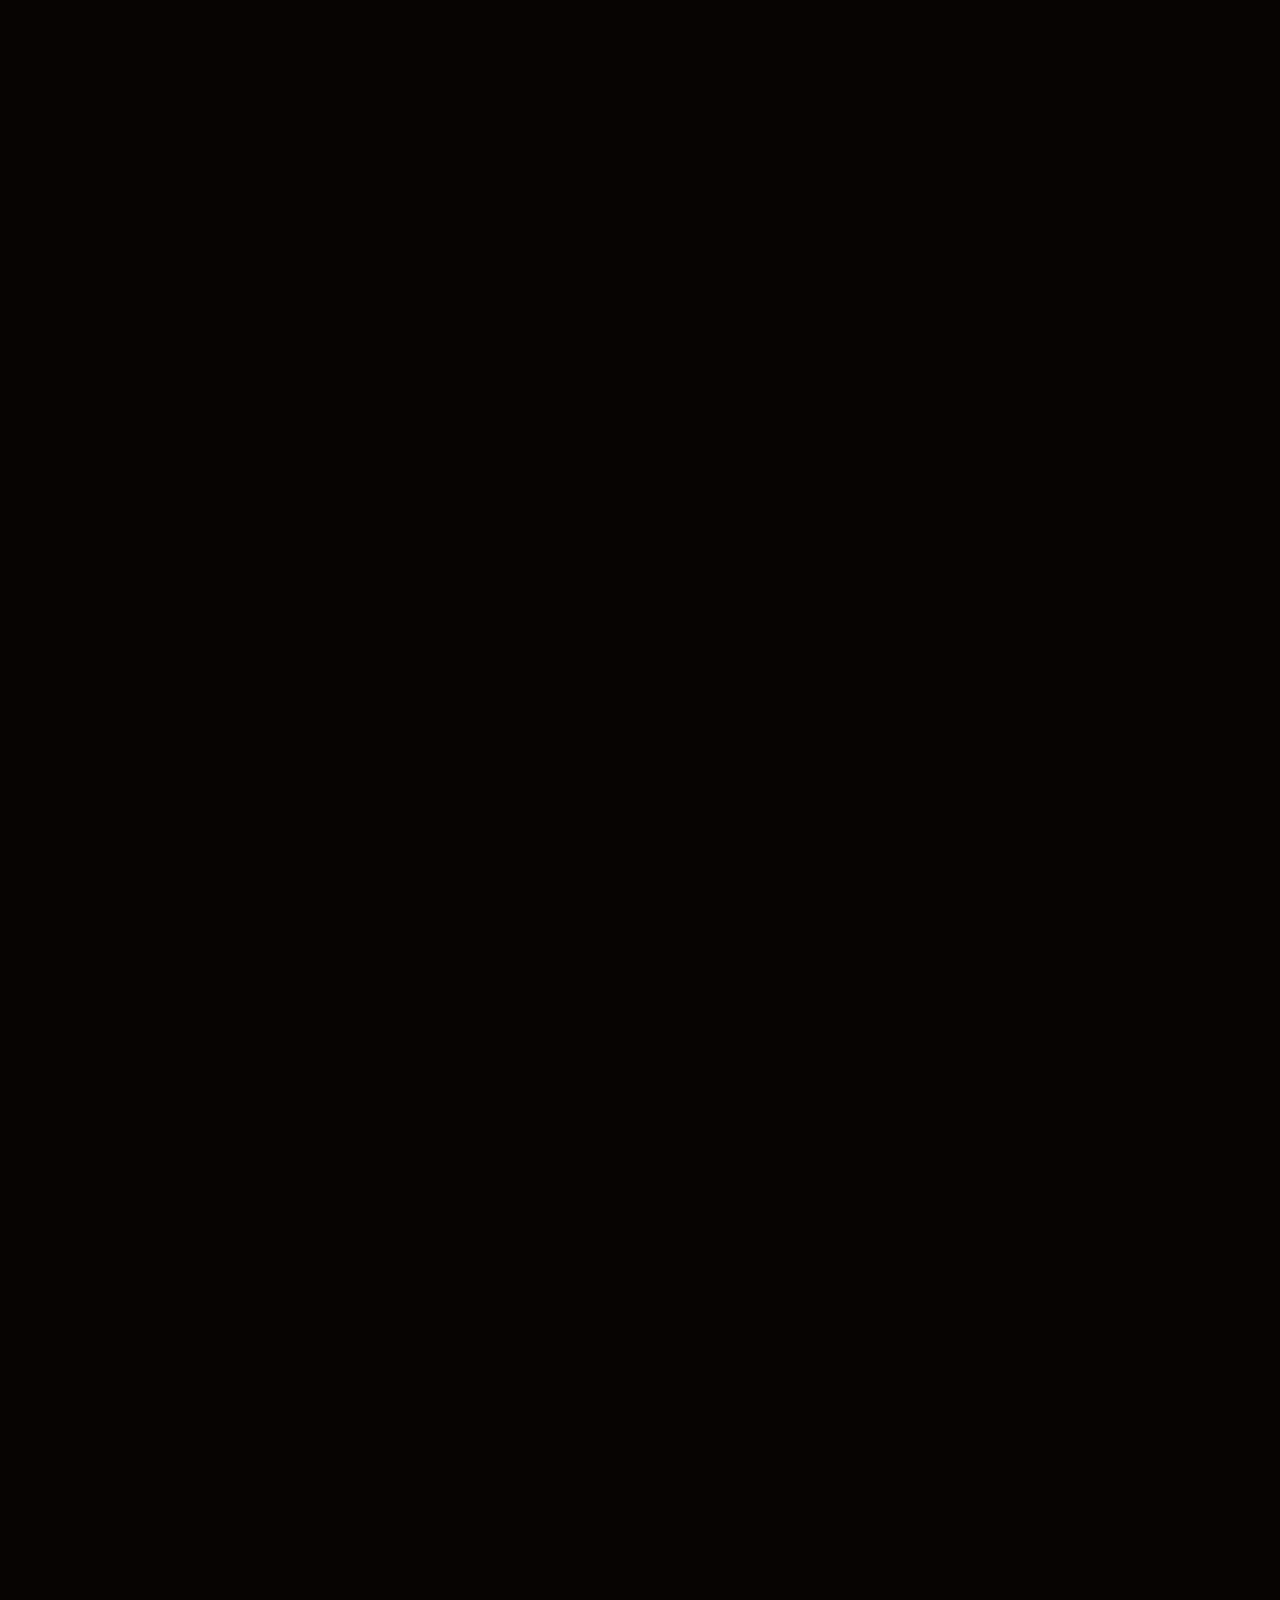
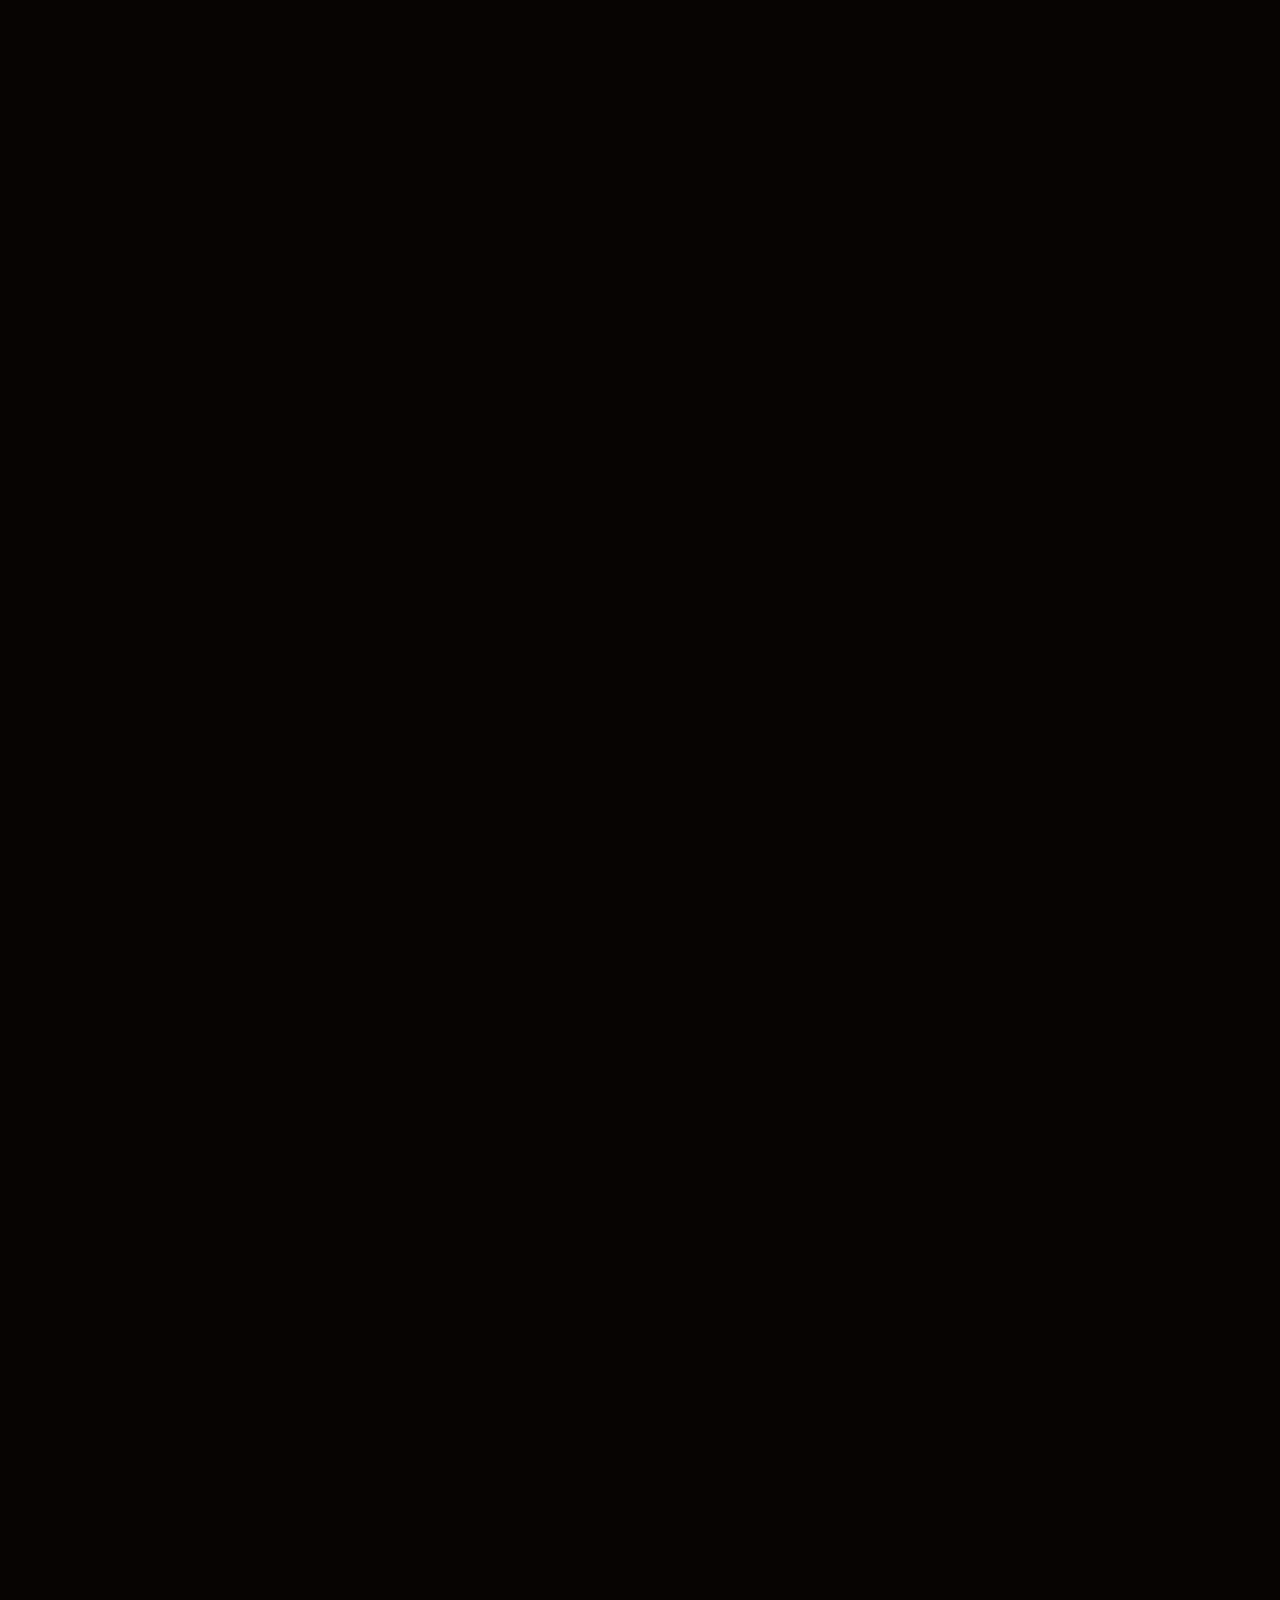
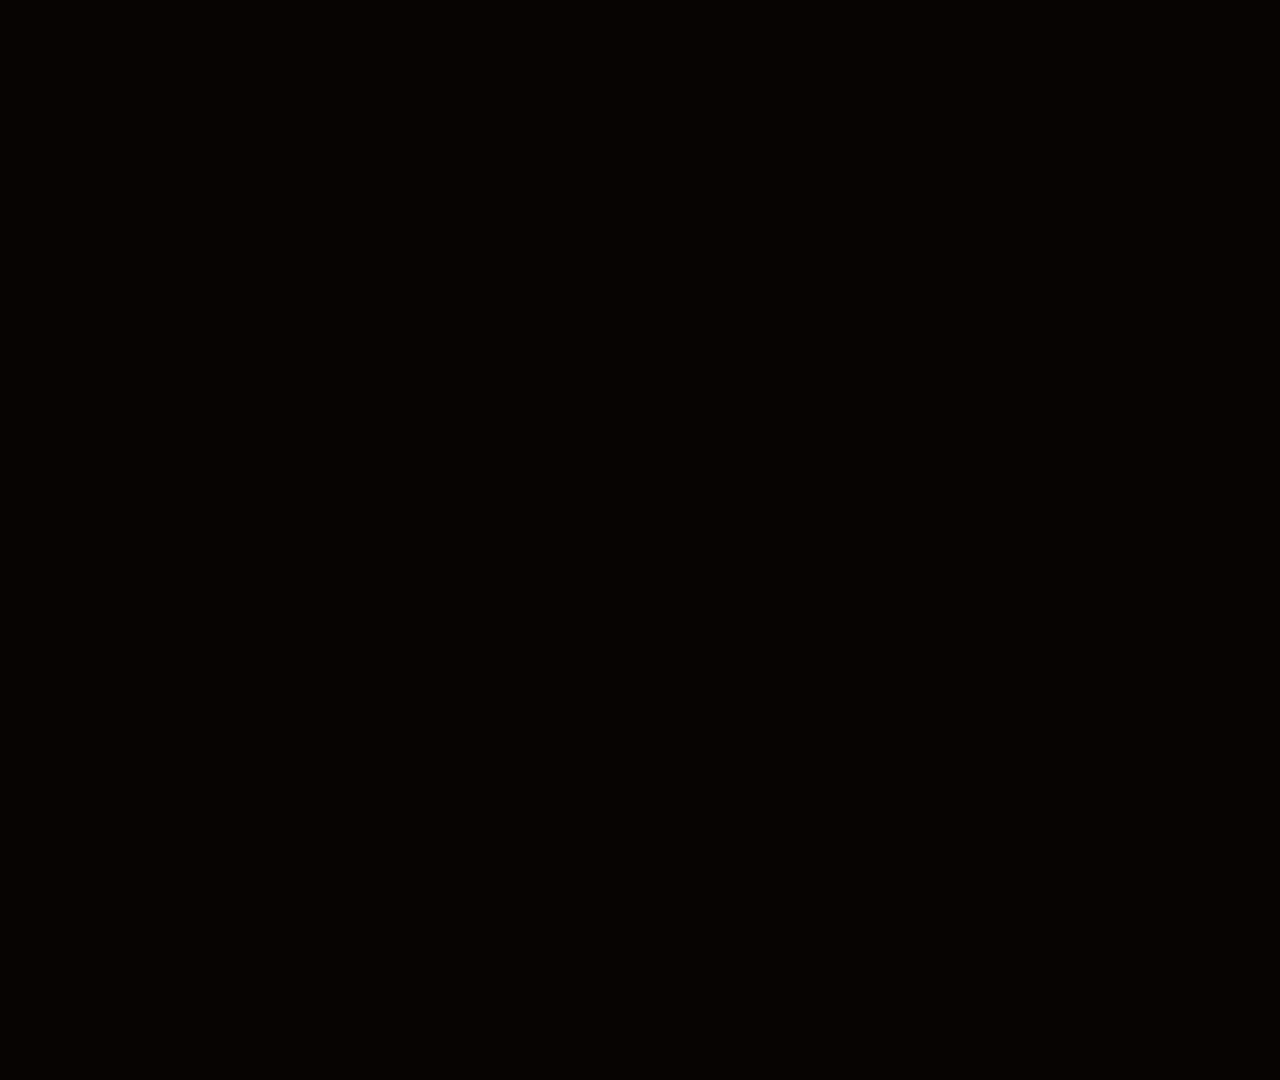
==== commit 1ecbad5f: "Add files via upload" ====
--- a/index1.html
+++ b/index1.html
@@ -7,7 +7,6 @@
     <meta name="viewport" content="width=device-width, initial-scale=1.0">
     <title>Hethbosut</title>
     <link rel="stylesheet" href="css/perspg-large.css">
-    <link rel="stylesheet" href="css/perspg-medium.css">
     <link rel="stylesheet" href="css/perspg-small.css">
 </head>
 
@@ -27,93 +26,103 @@
                 <h1>Поринь у світ кельтських міфів, що стали <i>дійсністю</i></h1>
                 <h2>якщо не лячно — стрибай</h2>
             </div>
-            <div class="blln"> </div>
         </div>
+        <div class="blln"></div>
     </div>
 
+    <div class="container">
+        <div class="land main">
+            <div class="abbook-container">
+                <div class="abbook abbook-left">
+                    <header class="fling">Життя ламає найсильніших, ставлячи їх на коліна, щоб довести, що вони можуть піднятися. Слабаків же вона не чіпає.
+                    </header>
+                    <h6>"Друїд: Початок кінця"</h6>
+                </div>
+                <div class="abbook abbook-right">
+                    <h4 class="txtabt">"Друїд: Початок кінця" — перша книга із запланованного циклу книжок по кельтській міфології з фігуруючими головними та другорядними героями. Мічеїл Патерсон — головний герой цієї історії. Звичайний офісний працівник у Шотландському
+                        містечку Інвернесс. До недавнього часу так і залишалось... Що трапилось з Мічеїлом? При чому тут Кельтські міфи, які зовсім і не міфи? Як не погубити світ та взагалі: від кого його рятувати? Читайте уважно, любі друзі... Інакше
+                        ця історія проковтне вас живцем.
 
-    <div class="land main">
-        <div class="abbook">
-            <header class="fling">Життя ламає найсильніших, ставлячи їх на коліна, щоб довести, що вони можуть піднятися. Слабаків же вона не чіпає.</header>
-            <h4 class="txtabt">"Друїд: Початок кінця" — перша книга із запланованного циклу книжок по кельтській міфології з фігуруючими головними та другорядними героями. Lorem ipsum dolor sit amet consectetur adipisicing elit. Laboriosam quas, neque, nisi quos, fugit
-                quasi ea expedita itaque vero optio veritatis! Eius maiores ullam itaque perferendis cumque laudantium consequuntur facere?
-            </h4>
-        </div>
-    </div>
-    <h6>"Друїд: Початок кінця"</h6>
-
-    <div class="land main">
-        <div class="anot">
-            <div class="rgttopedgtxt">
-                <header>Анотація</header>
-                <p class="tklein">до першої книги</p>
-            </div>
-            <img class="bookname" src="imgland/ДРУЇД.png" alt="fehler">
-            <p align="right">Шотландські острови — батьківщина неймовірних міфів та легенд кельтів. Але що станеться, коли темна завіса підійметься і зʼясується, що всі історії — правда? Живий друїд, магія рунічних знаків, магічні істоти, фейрі та Боги: казка, яка несе
-                за собою шлях жорстоких кровопролитних баталій, зрад, ілюзій та «сірого» світу. Чи зможе Мічеїл Патерсон вижити у новому для нього світі, але рідним по праву крові? Чи зможе він знайти, що шукає і не зламатися, не полягти у полі бою, і
-                не програти духові мертвого війська?<br> А чи зможете ви дочитати це і не зійти з глузду?</p>
-        </div>
-    </div>
-    <div class="land main">
-        <div class="imggal">
-            <header class="illgal">Ілюстрації та персонажі</header>
-            <div class="imagegal">
-                <img class="sid" src="imgland/micheil.jpeg" alt="fehler">
-                <img class="sidsh" src="imgland/micheil.jpeg" alt="fehler">
-                <img class="bog" src="imgland/merdina.jpeg" alt="fehler">
-                <img class="bogsh" src="imgland/merdina.jpeg" alt="fehler">
-                <img class="kel" src="imgland/keask.jpeg" alt="fehler">
-                <img class="kelsh" src="imgland/keask.jpeg" alt="fehler">
-                <img class="bea" src="imgland/dorena.jpeg" alt="fehler">
-                <img class="beash" src="imgland/dorena.jpeg" alt="fehler">
+                    </h4>
+                </div>
             </div>
         </div>
-        <div class="arrow">
-            <img class="arrowl" src="imgland/arrow.svg" alt="fehler">
-            <img class="arrowr" src="imgland/arrow.svg" alt="fehler">
-        </div>
-    </div>
-    <div class="land main">
-        <div class="trailerbl">
-            <header class="trlhed">Анімований 3D-трейлер</header>
-            <div class="trailer">trailer</div>
-        </div>
-    </div>
-    <div class="land main">
-        <div class="ordb">
-            <header>Замовити</header>
-            <img class="order" src="imgland/add new art.svg" alt="fehler">
-            <header>Книгу</header>
-        </div>
-    </div>
 
 
-    <div class="land bottom">
-        <div class="contacts">
-            <div class="tkleinb">Контакти:</div>
-            <div class="name">
-                <div class="tcontacts">Юлія Єремій</div>
-                <a class="link" href="mailto:yuliia.ieremii@gmail.com">yuliia.ieremii@gmail.com</a>
+        <div class="land main">
+            <div class="anot">
+                <div class="rgttopedgtxt">
+                    <header>Анотація</header>
+                    <p class="tklein">до першої книги</p>
+                </div>
+                <div class="anot-description">
+                    <p>
+                        Шотландські острови — батьківщина неймовірних міфів та легенд кельтів. Але що станеться, коли темна завіса підійметься і зʼясується, що всі історії — правда? Живий друїд, магія рунічних знаків, магічні істоти, фейрі та Боги: казка, яка несе за собою шлях
+                        жорстоких кровопролитних баталій, зрад, ілюзій та «сірого» світу. Чи зможе Мічеїл Патерсон вижити у новому для нього світі, але рідним по праву крові? Чи зможе він знайти, що шукає і не зламатися, не полягти у полі бою, і не програти
+                        духові мертвого війська?<br> А чи зможете ви дочитати це і не зійти з глузду?
+                    </p>
+                </div>
             </div>
-            <div class="emndph">
-                <div class="tcontacts soc">+48451230663</div>
-                <div class="tcontacts soc">+380997024408</div>
+        </div>
+        <div class="land main">
+            <div class="imggal">
+                <header class="illgal">Ілюстрації та персонажі</header>
+                <div class="imagegal">
+                    <img class="sid" src="imgland/micheil.jpeg" alt="fehler">
+                    <img class="sidsh" src="imgland/micheil.jpeg" alt="fehler">
+                    <img class="bog" src="imgland/merdina.jpeg" alt="fehler">
+                    <img class="bogsh" src="imgland/merdina.jpeg" alt="fehler">
+                    <img class="kel" src="imgland/keask.jpeg" alt="fehler">
+                    <img class="kelsh" src="imgland/keask.jpeg" alt="fehler">
+                    <img class="bea" src="imgland/dorena.jpeg" alt="fehler">
+                    <img class="beash" src="imgland/dorena.jpeg" alt="fehler">
+                </div>
             </div>
-            <img class="phone" src="imgland/phone.png" href="tel:+48451230663" href="tel:+380997024408" alt="fehler">
-            <div class="inst">
-                <div class="tcontacts soc">Instagram</div>
-                <img class="instagram" src="imgland/inst.png" href="https://www.instagram.com/satanieremii/" alt="fehler">
-                <a class="link site" href="https://www.instagram.com/satanieremii/">@satanieremii</a>
+            <div class="arrow">
+                <img class="arrowl" src="imgland/arrow.svg" alt="fehler">
+                <img class="arrowr" src="imgland/arrow.svg" alt="fehler">
             </div>
-            <div class="telgr">
-                <div class="tcontacts soc">Telegram</div>
-                <img class="telegram" src="imgland/telegram.png" href="https://t.me/satanieremii" alt="fehler">
-                <a class="link site" href="https://t.me/satanieremii">@satanieremii</a>
+        </div>
+        <div class="land main">
+            <div class="trailerbl">
+                <header class="trlhed">Анімований 3D-трейлер</header>
+                <div class="trailer">trailer</div>
+            </div>
+        </div>
+        <div class="land main">
+            <div class="ordb">
+                <header class="ordb-left">Замовити</header>
+                <img class="order" src="imgland/add new art.svg" alt="fehler">
+                <header class="ordb-right">Книгу</header>
+            </div>
+        </div>
+
+
+        <div class="land bottom">
+            <div class="contacts">
+                <div class="tkleinb">Контакти:</div>
+                <div class="name">
+                    <div class="tcontacts">Юлія Єремій</div>
+                    <a class="link" href="mailto:yuliia.ieremii@gmail.com">yuliia.ieremii@gmail.com</a>
+                </div>
+                <div class="emndph">
+                    <div class="tcontacts soc">+48451230663</div>
+                    <div class="tcontacts soc">+380997024408</div>
+                </div>
+                <img class="phone" src="imgland/phone.png" href="tel:+48451230663" href="tel:+380997024408" alt="fehler">
+                <div class="inst">
+                    <div class="tcontacts soc">Instagram</div>
+                    <img class="instagram" src="imgland/inst.png" href="https://www.instagram.com/satanieremii/" alt="fehler">
+                    <a class="link site" href="https://www.instagram.com/satanieremii/">@satanieremii</a>
+                </div>
+                <div class="telgr">
+                    <div class="tcontacts soc">Telegram</div>
+                    <img class="telegram" src="imgland/telegram.png" href="https://t.me/satanieremii" alt="fehler">
+                    <a class="link site" href="https://t.me/satanieremii">@satanieremii</a>
+                </div>
             </div>
         </div>
     </div>
-
-
 
 
     <script>
@@ -124,6 +133,7 @@
                 }
             });
         }
+
         let options = {
             threshold: [0.2]
         };
--- a/css/perspg-large.css
+++ b/css/perspg-large.css
@@ -8,29 +8,40 @@
     body {
         background-color: #070402;
     }
+
+    .container {
+        width: 85%;
+        margin: 0 auto;
+    }
+
     .land {
         opacity: 0;
         transform: translateY(30%);
     }
+
     .land.element-show {
         opacity: 1;
         transition: all 1s;
         transform: translateY(0%);
     }
+
     /* Верх сайта: хэдер, картинки и текст */
     .land.top {
         display: flex;
         flex-direction: column;
         align-items: center;
-        background: url(../imgland/lake\ 1.jpg);
+        background: url("../imgland/lake 1.jpg");
+        background-size: cover;
         height: max-content;
     }
+
     .titlerun {
         margin-top: 27%;
         width: 59%;
         height: 100%;
         padding: 10px 0;
     }
+
     .header {
         display: flex;
         justify-content: space-between;
@@ -38,6 +49,7 @@
         padding: 0 6%;
         width: 100%;
     }
+
     .socsi {
         padding: 15px 20px;
         background-color: #8F755C;
@@ -49,17 +61,20 @@
         font-weight: lighter;
         font-family: system-ui, -apple-system, BlinkMacSystemFont, 'Segoe UI', Roboto, Oxygen, Ubuntu, Cantarell, 'Open Sans', 'Helvetica Neue', sans-serif;
     }
+
     .socsi:hover {
         background-color: #35271B;
         transition: ease, 0.3s all;
     }
+
     .blln {
         background-color: #070402;
-        text-align: center;
+        /*text-align: center;*/
         width: 85%;
         margin-top: 360px;
-        padding: 30px 60px;
-    }
+        padding: 30px;
+    }
+
     .imgpbl {
         display: flex;
         flex-direction: column;
@@ -67,9 +82,11 @@
         text-align: center;
         /*max-width: 1920px;*/
     }
+
     .logoland {
         margin-top: 2%;
     }
+
     h1 {
         font-size: 150%;
         width: 100%;
@@ -78,6 +95,7 @@
         font-family: system-ui, -apple-system, BlinkMacSystemFont, 'Segoe UI', Roboto, Oxygen, Ubuntu, Cantarell, 'Open Sans', 'Helvetica Neue', sans-serif;
         margin-bottom: 20px;
     }
+
     h2 {
         font-size: 100%;
         width: 100%;
@@ -85,102 +103,143 @@
         font-weight: lighter;
         font-family: system-ui, -apple-system, BlinkMacSystemFont, 'Segoe UI', Roboto, Oxygen, Ubuntu, Cantarell, 'Open Sans', 'Helvetica Neue', sans-serif;
     }
+
     /* Середина сайта: про книгу, аннотация, трейлер (видео будет потом), иллюстрации(потом) и переход на соц.сеть(форум)(!в работе!)*/
     .land.main {
         display: flex;
         flex-direction: column;
         align-items: center;
-        margin-top: 7%;
-    }
+        margin-bottom: 300px;
+    }
+
     header {
         font-size: 240%;
         color: #FFF6EE;
         font-weight: lighter;
         font-family: system-ui, -apple-system, BlinkMacSystemFont, 'Segoe UI', Roboto, Oxygen, Ubuntu, Cantarell, 'Open Sans', 'Helvetica Neue', sans-serif;
     }
+
     .fling {
         font-size: 240%;
-        width: 60%;
-        color: #FFF6EE;
-        font-weight: lighter;
-        font-family: system-ui, -apple-system, BlinkMacSystemFont, 'Segoe UI', Roboto, Oxygen, Ubuntu, Cantarell, 'Open Sans', 'Helvetica Neue', sans-serif;
-    }
-    .abbook {
-        display: flex;
-        justify-content: space-between;
-        align-items: center;
-        padding: 120px 120px;
-        padding-bottom: 100px;
-        margin-top: 7%;
-    }
+        /*width: 60%;*/
+        color: #FFF6EE;
+        font-weight: lighter;
+        font-family: system-ui, -apple-system, BlinkMacSystemFont, 'Segoe UI', Roboto, Oxygen, Ubuntu, Cantarell, 'Open Sans', 'Helvetica Neue', sans-serif;
+    }
+
+    .abbook-container {
+        display: flex;
+        flex-direction: row;
+    }
+    .abbook{
+        display: flex;
+        flex-direction: column;
+    }
+    .abbook-left{
+        text-align: left;
+        justify-content: start;
+    }
+    .abbook-right{
+        text-align: right;
+        justify-content: end;
+    }
+
+
     h6 {
-        padding: 0 120px;
+        /*padding: 0 120px;*/
         font-size: 100%;
         align-self: flex-start;
         color: #FFF6EE;
         font-weight: lighter;
         font-family: system-ui, -apple-system, BlinkMacSystemFont, 'Segoe UI', Roboto, Oxygen, Ubuntu, Cantarell, 'Open Sans', 'Helvetica Neue', sans-serif;
-        margin-bottom: 20%;
-    }
+        /*margin-bottom: 20%;*/
+    }
+
     /*блок с текстом-картинкой(анотация)*/
     p {
         width: 80%;
         color: #FFF6EE;
         font-weight: lighter;
         font-family: system-ui, -apple-system, BlinkMacSystemFont, 'Segoe UI', Roboto, Oxygen, Ubuntu, Cantarell, 'Open Sans', 'Helvetica Neue', sans-serif;
-        padding: 20px 0px;
-        margin-left: 20px;
-        align-self: flex-end;
-    }
+        /*padding: 20px 0px;*/
+        /*margin-left: 20px;*/
+        /*align-self: flex-end;*/
+    }
+
     .tklein {
         width: 100%;
         color: #FFF6EE;
         font-weight: lighter;
         font-family: system-ui, -apple-system, BlinkMacSystemFont, 'Segoe UI', Roboto, Oxygen, Ubuntu, Cantarell, 'Open Sans', 'Helvetica Neue', sans-serif;
     }
+
     .rgttopedgtxt {
-        position: absolute;
-        top: 35%;
-    }
+        /*position: absolute;*/
+        /*top: 35%;*/
+        background-image: url("../imgland/ДРУЇД.png");
+        background-size: contain;
+        background-repeat: no-repeat;
+        background-position: center;
+        /*height: 500px;*/
+
+        display: flex;
+        flex-direction: column;
+        flex: 3;
+        justify-content: center;
+    }
+    .anot-description{
+        display: flex;
+        align-items: end;
+        flex: 2;
+        justify-content: right;
+    }
+    .anot-description p{
+        padding: 100px 0;
+        text-align: right;
+    }
+
     .txtabt {
         width: 75%;
         color: #FFF6EE;
         font-weight: lighter;
         font-family: system-ui, -apple-system, BlinkMacSystemFont, 'Segoe UI', Roboto, Oxygen, Ubuntu, Cantarell, 'Open Sans', 'Helvetica Neue', sans-serif;
-        padding: 20px 0;
+        /*padding: 20px 0;*/
         margin-left: 20px;
         text-align: right;
         align-self: flex-end;
     }
+
     .anot {
         display: flex;
-        justify-content: space-between;
-        align-items: center;
-        padding: 120px 120px;
-        margin-bottom: 7%;
-    }
+
+    }
+
     .bookname {
         margin: 0 auto;
     }
+
     /*блок с иллюстрациями*/
     .illgal {
         position: absolute;
         top: 20%;
         width: 40%;
         left: 0%;
-        padding: 0 120px;
-    }
+        /*padding: 0 120px;*/
+    }
+
     .imggal {
         display: flex;
         flex-direction: column;
-        padding: 120px 0;
+        /*padding: 120px 0;*/
         margin-bottom: 7%;
     }
+
     .imagegal {
         display: flex;
         justify-content: space-evenly;
-        padding: 0 120px;
-    }
+        /*padding: 0 120px;*/
+    }
+
     /*выплывание картинок по одной; при прокрутке галереи тосировка их вверх-вниз в шахматном порядке*/
     .kel {
         position: absolute;
@@ -190,6 +249,7 @@
         padding: 0 20px;
         z-index: 4;
     }
+
     .kelsh {
         position: absolute;
         top: 23%;
@@ -199,6 +259,7 @@
         opacity: 24%;
         z-index: 3;
     }
+
     .bog {
         position: absolute;
         top: 40%;
@@ -207,6 +268,7 @@
         padding: 0 20px;
         z-index: 4;
     }
+
     .bogsh {
         position: absolute;
         top: 43%;
@@ -216,6 +278,7 @@
         opacity: 24%;
         z-index: 3;
     }
+
     .sid {
         position: absolute;
         left: 7%;
@@ -224,6 +287,7 @@
         width: 21%;
         z-index: 2;
     }
+
     .sidsh {
         position: absolute;
         left: 16%;
@@ -233,6 +297,7 @@
         opacity: 24%;
         z-index: 1;
     }
+
     .bea {
         position: absolute;
         right: 7%;
@@ -241,6 +306,7 @@
         width: 21%;
         z-index: 2;
     }
+
     .beash {
         position: absolute;
         right: 11%;
@@ -250,27 +316,33 @@
         opacity: 24%;
         z-index: 1;
     }
+
     .arrow {
         display: flex;
         justify-content: center;
         align-items: center;
-        margin-top: 35%;
-    }
+        margin-top: 50%;
+    }
+
     .arrowl {
         padding: 0 180px;
         transition: transform .4s;
     }
+
     .arrowl:hover {
         transform: scale(1.1);
     }
+
     .arrowr {
         padding: 0 180px;
         transform: rotate(180deg);
         transition: transform .4s;
     }
+
     .arrowr:hover {
         transform: scale(1.1) rotate(180deg);
     }
+
     /*блок с трейлером (будет добавлен когда закончу анимацию)*/
     .trailerbl {
         display: flex;
@@ -278,6 +350,7 @@
         margin-top: 30%;
         margin-bottom: 10%;
     }
+
     .trlhed {
         position: absolute;
         top: 0;
@@ -286,6 +359,7 @@
         margin-top: 15%;
         padding: 0 120px;
     }
+
     .trailer {
         background-color: #181413;
         color: burlywood;
@@ -294,9 +368,11 @@
         padding: 120px 120px;
         margin: 140px 0;
     }
+
     .trailer:hover {
         color: rgb(87, 26, 26);
     }
+
     /*блок с поп ап формой*/
     .ordb {
         display: flex;
@@ -307,32 +383,38 @@
         padding-left: 0;
         padding-right: 0;
     }
+
     .order {
         width: 40%;
         margin: 0 50px;
         transition: transform .4s;
     }
+
     /*хочу добавить при нажатии pop up форму с возможностью заказа*/
     .order:hover {
         transform: scale(1.2);
     }
+
     /* Низ сайта: контакты и соц сети */
     .land.bottom {
         margin-top: 10%;
         background-color: #181413;
     }
+
     .tkleinb {
         font-size: 170%;
         color: #FFF6EE;
         font-weight: lighter;
         font-family: system-ui, -apple-system, BlinkMacSystemFont, 'Segoe UI', Roboto, Oxygen, Ubuntu, Cantarell, 'Open Sans', 'Helvetica Neue', sans-serif;
     }
+
     .contacts {
         display: flex;
         justify-content: space-between;
         align-items: center;
         padding: 20px 120px;
     }
+
     .tcontacts {
         margin: 20px 0;
         font-size: 100%;
@@ -340,6 +422,7 @@
         font-weight: lighter;
         font-family: system-ui, -apple-system, BlinkMacSystemFont, 'Segoe UI', Roboto, Oxygen, Ubuntu, Cantarell, 'Open Sans', 'Helvetica Neue', sans-serif;
     }
+
     .link {
         text-decoration: solid;
         margin: 20px 0;
@@ -348,30 +431,37 @@
         font-weight: lighter;
         font-family: system-ui, -apple-system, BlinkMacSystemFont, 'Segoe UI', Roboto, Oxygen, Ubuntu, Cantarell, 'Open Sans', 'Helvetica Neue', sans-serif;
     }
+
     .emndph {
         display: flex;
         flex-direction: column;
         align-items: center;
     }
+
     .phone {
         display: none;
     }
+
     .inst {
         display: flex;
         flex-direction: column;
         align-items: center;
     }
+
     .instagram {
         display: none;
     }
+
     .telgr {
         display: flex;
         flex-direction: column;
         align-items: center;
     }
+
     .telegram {
         display: none;
     }
+
     .name {
         display: flex;
         flex-direction: column;
--- a/css/perspg-small.css
+++ b/css/perspg-small.css
@@ -1,4 +1,4 @@
-@media screen and (min-width: 319px) and (max-width: 859px) {
+@media screen and (min-width: 319px) and (max-width: 1199px) {
     body {
         background: #070402;
     }
@@ -27,6 +27,16 @@
         padding: 0 24px;
         width: 100%;
     }
+    p {
+        font-size: 70%;
+        width: 80%;
+        color: #FFF6EE;
+        font-weight: lighter;
+        font-family: system-ui, -apple-system, BlinkMacSystemFont, 'Segoe UI', Roboto, Oxygen, Ubuntu, Cantarell, 'Open Sans', 'Helvetica Neue', sans-serif;
+        padding: 20px 0px;
+        /*margin-left: 20px;*/
+        /*align-self: flex-end;*/
+    }
     .socsi {
         padding: 10px 15px;
         background-color: #8F755C;
@@ -47,15 +57,15 @@
         display: flex;
         flex-direction: column;
         justify-content: center;
-        margin-top: 55%;
-        margin-bottom: 65%;
+        margin-top: 30%;
+        margin-bottom: 30%;
         flex-shrink: 0;
     }
     .imgpbl {
         display: flex;
         flex-direction: column;
         align-items: center;
-        text-align: center;
+        /*text-align: center;*/
         /*max-width: 1920px;*/
     }
     h1 {
@@ -67,20 +77,20 @@
         font-family: system-ui, -apple-system, BlinkMacSystemFont, 'Segoe UI', Roboto, Oxygen, Ubuntu, Cantarell, 'Open Sans', 'Helvetica Neue', sans-serif;
         margin-bottom: 10px;*/
         width: 175px;
-        height: 75px;
+        /*height: 75px;*/
         color: #FFF;
-        text-align: right;
-        font-family: Helvetica Neue;
+        /*text-align: right;*/
+        /*font-family: Helvetica Neue;*/
         font-size: 20px;
         font-style: normal;
         font-weight: 200;
-        line-height: normal;
-        margin-left: 45%;
+        /*line-height: normal;*/
+        /*margin-left: 45%;*/
+        text-align: right;
     }
     h2 {
         font-size: 80%;
-        width: 100%;
-        margin-left: 47%;
+        /*width: 100%;*/
         margin-bottom: 50px;
         color: #FFF6EE;
         font-weight: lighter;
@@ -107,21 +117,28 @@
         font-family: system-ui, -apple-system, BlinkMacSystemFont, 'Segoe UI', Roboto, Oxygen, Ubuntu, Cantarell, 'Open Sans', 'Helvetica Neue', sans-serif;
     }
     .abbook {
-        display: flex;
-        justify-content: space-between;
-        align-items: center;
         padding: 24px 24px;
         padding-bottom: 100px;
         margin-top: 7%;
+        display: flex;
+        flex-direction: column;
+    }
+    .abbook-left{
+        text-align: left;
+        align-items: start;
+    }
+    .abbook-right{
+        text-align: right;
+        align-items: end;
     }
     h6 {
         font-size: 100%;
-        margin-left: 24px;
+        /*margin-left: 24px;*/
         align-self: flex-start;
         color: #FFF6EE;
         font-weight: lighter;
         font-family: system-ui, -apple-system, BlinkMacSystemFont, 'Segoe UI', Roboto, Oxygen, Ubuntu, Cantarell, 'Open Sans', 'Helvetica Neue', sans-serif;
-        margin-bottom: 20%;
+        /*margin-bottom: 20%;*/
     }
     /*блок с текстом-картинкой(анотация)*/
     .txtabt {
@@ -144,7 +161,8 @@
     /*блок с поп ап формой*/
     /*хочу добавить при нажатии pop up форму с возможностью заказа*/
     .order {
-        width: 40%;
+        /*width: 40%;*/
+        width: 30vw;
         margin: 0 50px;
         transition: transform .4s;
     }
@@ -156,6 +174,12 @@
         margin-top: 10%;
         background-color: #181413;
     }
+    .tklein {
+        font-size: 70%;
+        color: #FFF6EE;
+        font-weight: lighter;
+        font-family: system-ui, -apple-system, BlinkMacSystemFont, 'Segoe UI', Roboto, Oxygen, Ubuntu, Cantarell, 'Open Sans', 'Helvetica Neue', sans-serif;
+    }
     .tkleinb {
         font-size: 70%;
         color: #FFF6EE;
@@ -167,6 +191,13 @@
         justify-content: space-between;
         align-items: center;
         padding: 30px 24px;
+    }
+    .texttitle{
+        width: 100%;
+        display: flex;
+        flex-direction: column;
+        align-items: end;
+        margin-right: 40px;
     }
     .tcontacts {
         font-size: 40%;
@@ -221,4 +252,152 @@
         align-self: center;
         padding-left: 10px;
     }
+    .rgttopedgtxt{
+        background-image: url("../imgland/ДРУЇД.png");
+        background-size: contain;
+        background-repeat: no-repeat;
+
+        height: 400px;
+
+        display: flex;
+        flex-direction: column;
+        justify-content: center;
+        padding-left: 50px;
+    }
+    .anot-description{
+        display: flex;
+        justify-content: right;
+        text-align: right;
+        padding-right: 20px;
+    }
+    .ordb{
+        display: flex;
+
+    }
+    .ordb-left{
+        align-self: flex-start;
+        padding-top: 50px;
+    }
+    .ordb-right{
+        align-self: flex-end;
+        padding-bottom: 50px;
+    }
+
+
+    .imggal {
+        display: flex;
+        flex-direction: column;
+        /*padding: 120px 0;*/
+    }
+
+    .arrow {
+        display: flex;
+        justify-content: center;
+        align-items: center;
+        margin-top: 35%;
+    }
+
+    .arrowl {
+        padding: 0 180px;
+        transition: transform .4s;
+    }
+
+    .arrowl:hover {
+        transform: scale(1.1);
+    }
+
+    .arrowr {
+        padding: 0 180px;
+        transform: rotate(180deg);
+        transition: transform .4s;
+    }
+
+    .arrowr:hover {
+        transform: scale(1.1) rotate(180deg);
+    }
+
+    .imagegal {
+        display: flex;
+        justify-content: space-evenly;
+        /*padding: 0 120px;*/
+
+        margin-bottom: 200px;
+    }
+
+    /*выплывание картинок по одной; при прокрутке галереи тосировка их вверх-вниз в шахматном порядке*/
+    .kel {
+        position: absolute;
+        top: 20%;
+        left: 51%;
+        width: 21%;
+        padding: 0 20px;
+        z-index: 4;
+    }
+
+    .kelsh {
+        position: absolute;
+        top: 23%;
+        left: 55%;
+        width: 21%;
+        padding: 0 20px;
+        opacity: 24%;
+        z-index: 3;
+    }
+
+    .bog {
+        position: absolute;
+        top: 40%;
+        left: 30%;
+        width: 21%;
+        padding: 0 20px;
+        z-index: 4;
+    }
+
+    .bogsh {
+        position: absolute;
+        top: 43%;
+        left: 40%;
+        width: 21%;
+        padding: 0 20px;
+        opacity: 24%;
+        z-index: 3;
+    }
+
+    .sid {
+        position: absolute;
+        left: 7%;
+        top: 30%;
+        padding: 0 20px;
+        width: 21%;
+        z-index: 2;
+    }
+
+    .sidsh {
+        position: absolute;
+        left: 16%;
+        top: 33%;
+        padding: 0 20px;
+        width: 21%;
+        opacity: 24%;
+        z-index: 1;
+    }
+
+    .bea {
+        position: absolute;
+        right: 7%;
+        top: 38%;
+        padding: 0 20px;
+        width: 21%;
+        z-index: 2;
+    }
+
+    .beash {
+        position: absolute;
+        right: 11%;
+        top: 40%;
+        padding: 0 20px;
+        width: 21%;
+        opacity: 24%;
+        z-index: 1;
+    }
 }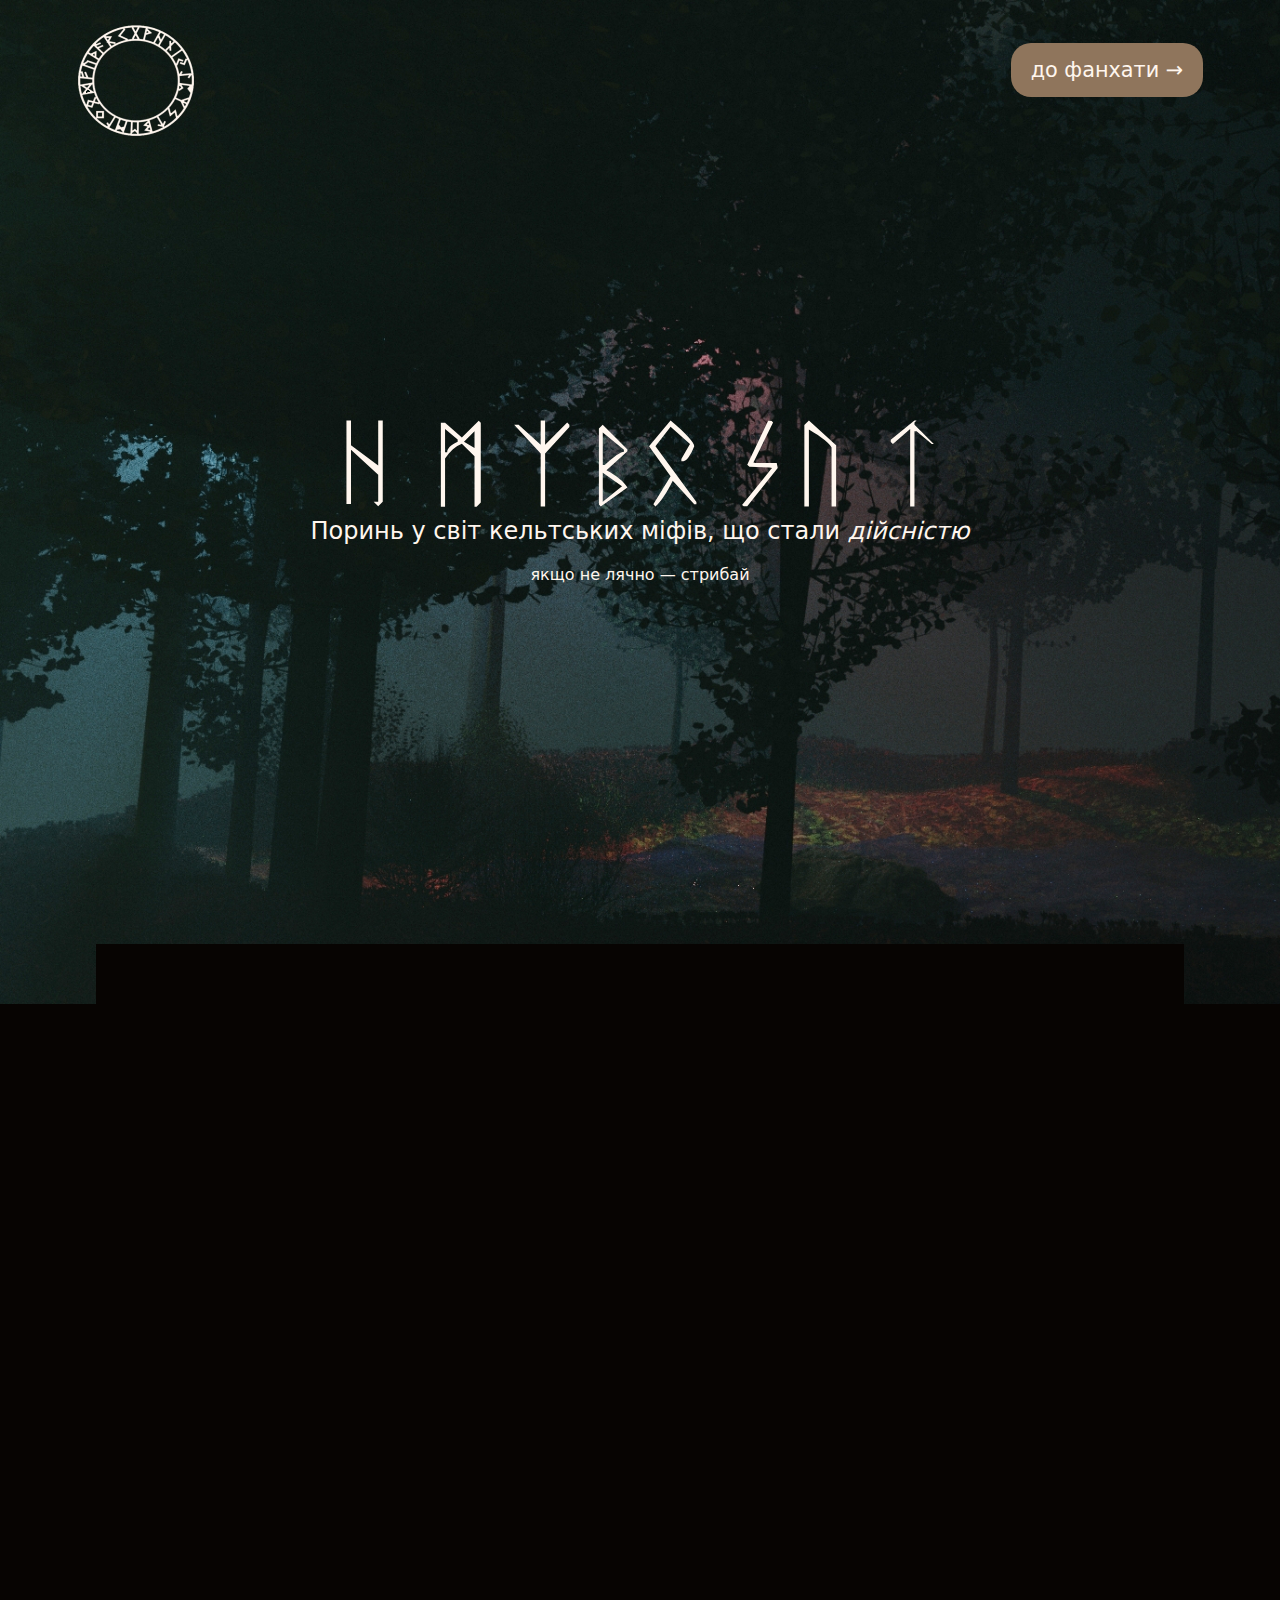
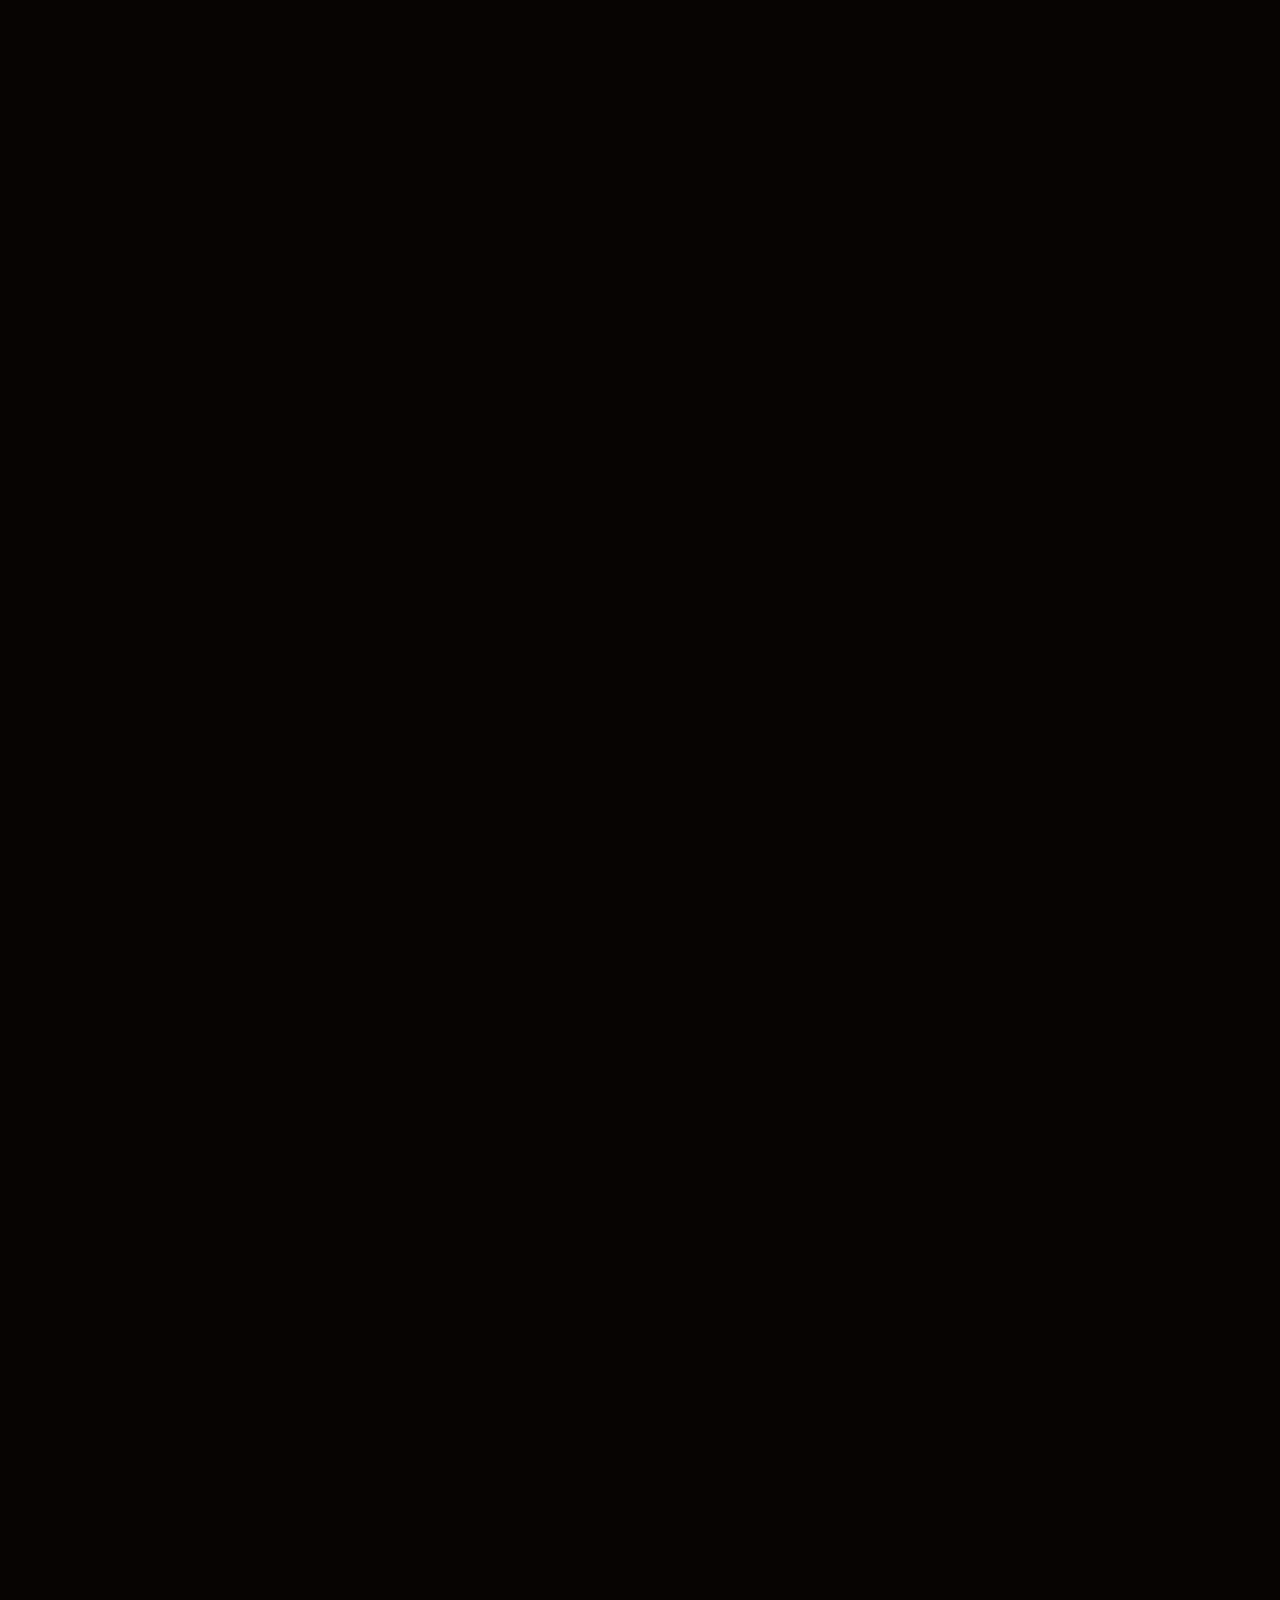
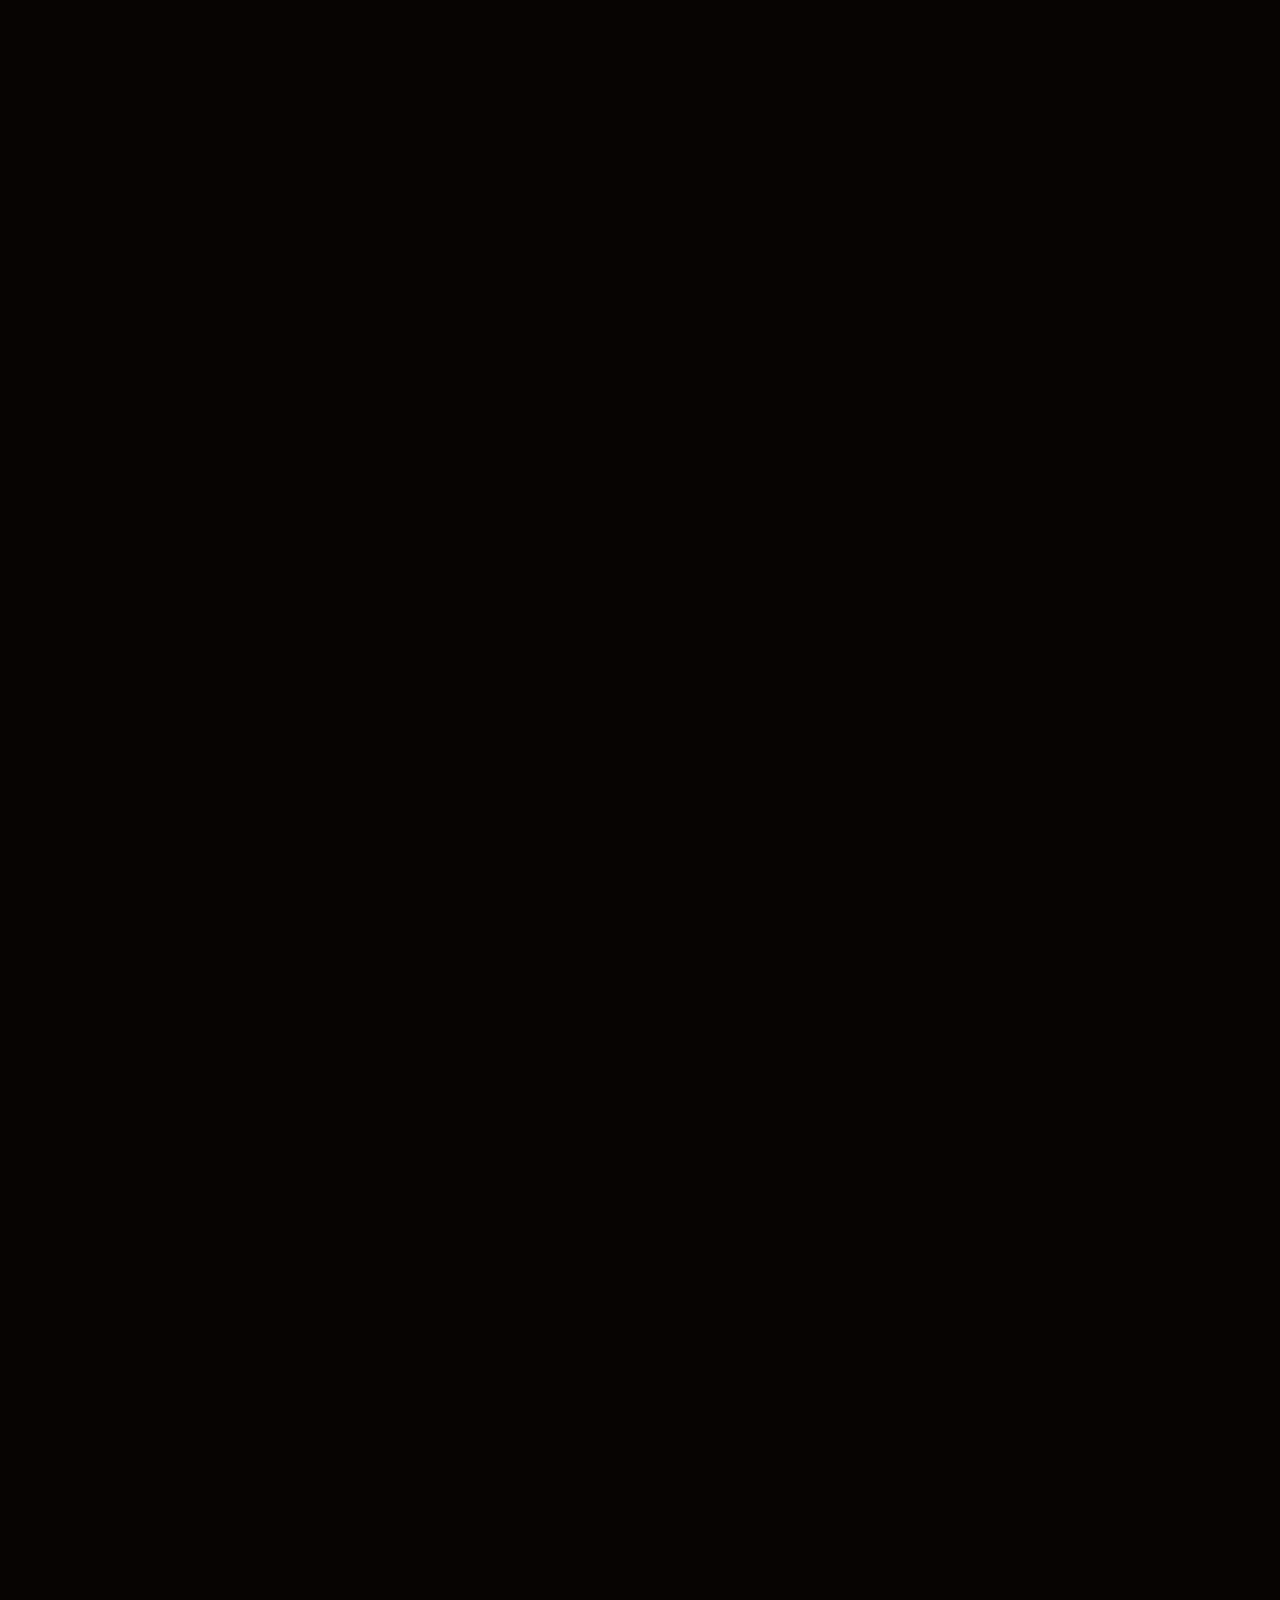
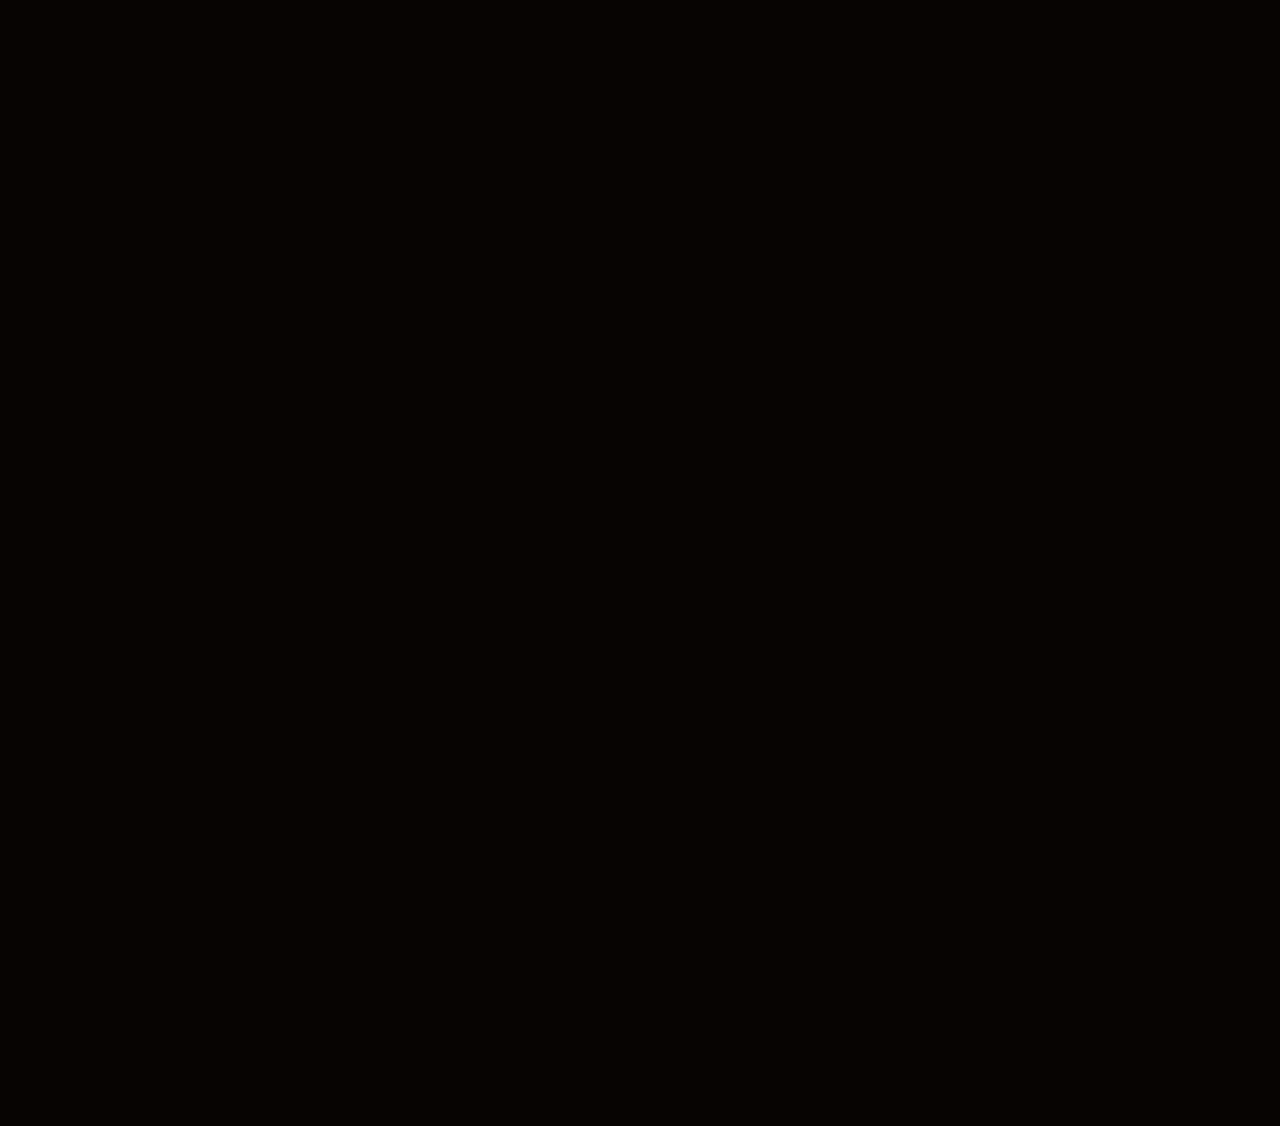
==== commit 029b1ce8: "Add files via upload" ====
--- a/index1.html
+++ b/index1.html
@@ -1,148 +1,224 @@
-<!DOCTYPE html>
-<html lang="en">
-
-<head>
-    <meta charset="UTF-8">
-    <meta http-equiv="X-UA-Compatible" content="IE=edge">
-    <meta name="viewport" content="width=device-width, initial-scale=1.0">
-    <title>Hethbosut</title>
-    <link rel="stylesheet" href="css/perspg-large.css">
-    <link rel="stylesheet" href="css/perspg-small.css">
-</head>
-
-<body>
-
-    <div class="land top">
-        <div class="header">
-            <img class="logoland" src="imgland/logo.png" alt="fehler">
-            <form action="forumpress.php">
-                <button class="socsi" type="submit" formaction="index2.html">до фанхати →</button>
-            </form>
-        </div>
-
-        <div class="imgpbl">
-            <img class="titlerun" src="imgland/hmzbosutl.svg" alt="fehler">
-            <div class="texttitle">
-                <h1>Поринь у світ кельтських міфів, що стали <i>дійсністю</i></h1>
-                <h2>якщо не лячно — стрибай</h2>
-            </div>
-        </div>
-        <div class="blln"></div>
-    </div>
-
-    <div class="container">
-        <div class="land main">
-            <div class="abbook-container">
-                <div class="abbook abbook-left">
-                    <header class="fling">Життя ламає найсильніших, ставлячи їх на коліна, щоб довести, що вони можуть піднятися. Слабаків же вона не чіпає.
-                    </header>
-                    <h6>"Друїд: Початок кінця"</h6>
-                </div>
-                <div class="abbook abbook-right">
-                    <h4 class="txtabt">"Друїд: Початок кінця" — перша книга із запланованного циклу книжок по кельтській міфології з фігуруючими головними та другорядними героями. Мічеїл Патерсон — головний герой цієї історії. Звичайний офісний працівник у Шотландському
-                        містечку Інвернесс. До недавнього часу так і залишалось... Що трапилось з Мічеїлом? При чому тут Кельтські міфи, які зовсім і не міфи? Як не погубити світ та взагалі: від кого його рятувати? Читайте уважно, любі друзі... Інакше
-                        ця історія проковтне вас живцем.
-
-                    </h4>
-                </div>
-            </div>
-        </div>
-
-
-        <div class="land main">
-            <div class="anot">
-                <div class="rgttopedgtxt">
-                    <header>Анотація</header>
-                    <p class="tklein">до першої книги</p>
-                </div>
-                <div class="anot-description">
-                    <p>
-                        Шотландські острови — батьківщина неймовірних міфів та легенд кельтів. Але що станеться, коли темна завіса підійметься і зʼясується, що всі історії — правда? Живий друїд, магія рунічних знаків, магічні істоти, фейрі та Боги: казка, яка несе за собою шлях
-                        жорстоких кровопролитних баталій, зрад, ілюзій та «сірого» світу. Чи зможе Мічеїл Патерсон вижити у новому для нього світі, але рідним по праву крові? Чи зможе він знайти, що шукає і не зламатися, не полягти у полі бою, і не програти
-                        духові мертвого війська?<br> А чи зможете ви дочитати це і не зійти з глузду?
-                    </p>
-                </div>
-            </div>
-        </div>
-        <div class="land main">
-            <div class="imggal">
-                <header class="illgal">Ілюстрації та персонажі</header>
-                <div class="imagegal">
-                    <img class="sid" src="imgland/micheil.jpeg" alt="fehler">
-                    <img class="sidsh" src="imgland/micheil.jpeg" alt="fehler">
-                    <img class="bog" src="imgland/merdina.jpeg" alt="fehler">
-                    <img class="bogsh" src="imgland/merdina.jpeg" alt="fehler">
-                    <img class="kel" src="imgland/keask.jpeg" alt="fehler">
-                    <img class="kelsh" src="imgland/keask.jpeg" alt="fehler">
-                    <img class="bea" src="imgland/dorena.jpeg" alt="fehler">
-                    <img class="beash" src="imgland/dorena.jpeg" alt="fehler">
-                </div>
-            </div>
-            <div class="arrow">
-                <img class="arrowl" src="imgland/arrow.svg" alt="fehler">
-                <img class="arrowr" src="imgland/arrow.svg" alt="fehler">
-            </div>
-        </div>
-        <div class="land main">
-            <div class="trailerbl">
-                <header class="trlhed">Анімований 3D-трейлер</header>
-                <div class="trailer">trailer</div>
-            </div>
-        </div>
-        <div class="land main">
-            <div class="ordb">
-                <header class="ordb-left">Замовити</header>
-                <img class="order" src="imgland/add new art.svg" alt="fehler">
-                <header class="ordb-right">Книгу</header>
-            </div>
-        </div>
-
-
-        <div class="land bottom">
-            <div class="contacts">
-                <div class="tkleinb">Контакти:</div>
-                <div class="name">
-                    <div class="tcontacts">Юлія Єремій</div>
-                    <a class="link" href="mailto:yuliia.ieremii@gmail.com">yuliia.ieremii@gmail.com</a>
-                </div>
-                <div class="emndph">
-                    <div class="tcontacts soc">+48451230663</div>
-                    <div class="tcontacts soc">+380997024408</div>
-                </div>
-                <img class="phone" src="imgland/phone.png" href="tel:+48451230663" href="tel:+380997024408" alt="fehler">
-                <div class="inst">
-                    <div class="tcontacts soc">Instagram</div>
-                    <img class="instagram" src="imgland/inst.png" href="https://www.instagram.com/satanieremii/" alt="fehler">
-                    <a class="link site" href="https://www.instagram.com/satanieremii/">@satanieremii</a>
-                </div>
-                <div class="telgr">
-                    <div class="tcontacts soc">Telegram</div>
-                    <img class="telegram" src="imgland/telegram.png" href="https://t.me/satanieremii" alt="fehler">
-                    <a class="link site" href="https://t.me/satanieremii">@satanieremii</a>
-                </div>
-            </div>
-        </div>
-    </div>
-
-
-    <script>
-        function onEntry(entry) {
-            entry.forEach(change => {
-                if (change.isIntersecting) {
-                    change.target.classList.add('element-show');
-                }
-            });
-        }
-
-        let options = {
-            threshold: [0.2]
-        };
-        let observer = new IntersectionObserver(onEntry, options);
-        let elements = document.querySelectorAll('.land');
-        for (let elm of elements) {
-            observer.observe(elm);
-        }
-    </script>
-</body>
-
+<!DOCTYPE html>
+<html lang="en">
+
+<head>
+    <meta charset="UTF-8">
+    <meta http-equiv="X-UA-Compatible" content="IE=edge">
+    <meta name="viewport" content="width=device-width, initial-scale=1.0">
+    <title>Hethbosut</title>
+    <link rel="stylesheet" href="css/perspg-large.css">
+    <link rel="stylesheet" href="css/perspg-small.css">
+</head>
+
+<body>
+
+    <div class="land top">
+        <div class="header">
+            <img class="logoland" src="imgland/logo.png" alt="fehler">
+            <form action="forumpress.php">
+                <button class="socsi" type="submit" formaction="index2.html">до фанхати →</button>
+            </form>
+        </div>
+
+        <div class="imgpbl">
+            <img class="titlerun" src="imgland/hmzbosutl.svg" alt="fehler">
+            <div class="texttitle">
+                <h1>Поринь у світ кельтських міфів, що стали <i>дійсністю</i></h1>
+                <h2>якщо не лячно — стрибай</h2>
+            </div>
+        </div>
+        <div class="blln"></div>
+    </div>
+
+    <div class="container">
+        <div class="land main">
+            <div class="abbook-container">
+                <div class="abbook abbook-left">
+                    <header class="fling">Життя ламає найсильніших, ставлячи їх на коліна, щоб довести, що вони можуть
+                        піднятися. Слабаків же вона не чіпає.
+                    </header>
+                    <h6>"Друїд: Початок кінця"</h6>
+                </div>
+                <div class="abbook abbook-right">
+                    <h4 class="txtabt">"Друїд: Початок кінця" — перша книга із запланованного циклу книжок по кельтській
+                        міфології з фігуруючими головними та другорядними героями. Мічеїл Патерсон — головний герой цієї
+                        історії. Звичайний офісний працівник у Шотландському
+                        містечку Інвернесс. До недавнього часу так і залишалось... Що трапилось з Мічеїлом? При чому тут
+                        Кельтські міфи, які зовсім і не міфи? Як не погубити світ та взагалі: від кого його рятувати?
+                        Читайте уважно, любі друзі... Інакше
+                        ця історія проковтне вас живцем.
+
+                    </h4>
+                </div>
+            </div>
+        </div>
+
+
+        <div class="land main">
+            <div class="anot">
+                <div class="rgttopedgtxt">
+                    <header>Анотація</header>
+                    <p class="tklein">до першої книги</p>
+                </div>
+                <div class="anot-description">
+                    <p>
+                        Шотландські острови — батьківщина неймовірних міфів та легенд кельтів. Але що станеться, коли
+                        темна завіса підійметься і зʼясується, що всі історії — правда? Живий друїд, магія рунічних
+                        знаків, магічні істоти, фейрі та Боги: казка, яка несе за собою шлях
+                        жорстоких кровопролитних баталій, зрад, ілюзій та «сірого» світу. Чи зможе Мічеїл Патерсон
+                        вижити у новому для нього світі, але рідним по праву крові? Чи зможе він знайти, що шукає і не
+                        зламатися, не полягти у полі бою, і не програти
+                        духові мертвого війська?<br> А чи зможете ви дочитати це і не зійти з глузду?
+                    </p>
+                </div>
+            </div>
+        </div>
+        <div class="land main">
+            <div class="imggal">
+                <header class="illgal">Ілюстрації та персонажі</header>
+                <div class="imagegal">
+                    <div>
+                        <img class="sid" src="imgland/micheil.jpeg" alt="fehler">
+                        <img class="sidsh" src="imgland/micheil.jpeg" alt="fehler">
+                    </div>
+                    <div>
+                        <img class="bog" src="imgland/merdina.jpeg" alt="fehler">
+                        <img class="bogsh" src="imgland/merdina.jpeg" alt="fehler">
+                    </div>
+                    <div>
+                        <img class="kel" src="imgland/keask.jpeg" alt="fehler">
+                        <img class="kelsh" src="imgland/keask.jpeg" alt="fehler">
+                    </div>
+                    <div>
+                        <img class="bea" src="imgland/dorena.jpeg" alt="fehler">
+                        <img class="beash" src="imgland/dorena.jpeg" alt="fehler">
+                    </div>
+                </div>
+            </div>
+            <div class="arrow">
+                <img class="arrowl" src="imgland/arrow.svg" alt="fehler">
+                <img class="arrowr" src="imgland/arrow.svg" alt="fehler">
+            </div>
+        </div>
+        <div class="land main">
+            <div class="trailerbl">
+                <header class="trlhed">Анімований 3D-трейлер</header>
+                <div class="trailer">trailer</div>
+            </div>
+        </div>
+        <div class="land main">
+            <div class="ordb">
+                <header class="ordb-left">Замовити</header>
+                <img class="order" id="openPopup" src="imgland/add new art.svg" alt="fehler">
+                <header class="ordb-right">Книгу</header>
+            </div>
+        </div>
+
+
+        <div class="land bottom">
+            <div class="contacts">
+                <div class="tkleinb">Контакти:</div>
+                <div class="name">
+                    <div class="tcontacts">Юлія Єремій</div>
+                    <a class="link" href="mailto:yuliia.ieremii@gmail.com">yuliia.ieremii@gmail.com</a>
+                </div>
+                <div class="emndph">
+                    <div class="tcontacts soc">+48451230663</div>
+                    <div class="tcontacts soc">+380997024408</div>
+                </div>
+
+                <a class="footerPhone" href="tel:+48451230663" alt="fehler"></a>
+
+                <div class="inst">
+                    <div class="tcontacts soc" href="https://www.instagram.com/satanieremii/">Instagram</div>
+                    <!-- <img class="instagram" src="imgland/inst.png" href="https://www.instagram.com/satanieremii/" alt="fehler"> -->
+                    <a class="link site inst" href="https://www.instagram.com/satanieremii/"></a>
+                </div>
+                <div class="telgr">
+                    <div class="tcontacts soc" href="https://t.me/satanieremii">Telegram</div>
+                    <!-- <img class="telegram" src="imgland/telegram.png" href="https://t.me/satanieremii" alt="fehler"> -->
+                    <a class="link site tg" href="https://t.me/satanieremii"></a>
+                </div>
+            </div>
+        </div>
+    </div>
+
+    <div class="overlay" id="overlay"></div>
+    <div class="popup" id="popup">
+        <div class="popup-content" id="popup-content">
+            <h3>Залишити контакти</h3>
+            <input type="text" id="name" placeholder="Ім'я">
+            <input type="text" id="surname" placeholder="Прізвище">
+            <input type="text" id="email" placeholder="Email">
+            <select name="select">
+                <option selected disabled value="value1">Метод оплати</option>
+                <option value="value2">Картою (онлайн, передоплата)</option>
+                <option value="value3">Оплата при отриманні</option>
+            </select>
+            <div>
+                <img src="imgland/poput-close.svg" id="closePopup">
+                <img src="imgland/popup-confirm.svg" id="confirmPopup">
+            </div>
+        </div>
+
+        <div id="popup-shit">
+            <h3>Дякуємо</h3>
+            <img class="popup-shit" src="imgland/popup-shit.svg">
+            <h3>Ми з вами звʼяжемось</h3>
+        </div>
+    </div>
+
+
+    <script>
+        function onEntry(entry) {
+            entry.forEach(change => {
+                if (change.isIntersecting) {
+                    change.target.classList.add('element-show');
+                }
+            });
+        }
+
+        let options = {
+            threshold: [0.2]
+        };
+        let observer = new IntersectionObserver(onEntry, options);
+        let elements = document.querySelectorAll('.land');
+        for (let elm of elements) {
+            observer.observe(elm);
+        }
+
+        document.addEventListener("DOMContentLoaded", function () {
+            const openPopupButton = document.getElementById("openPopup");
+            const closePopupButton = document.getElementById("closePopup");
+            const confirmPopupButton = document.getElementById("confirmPopup");
+            const popup = document.getElementById("popup");
+            const overlay = document.getElementById("overlay");
+            const popupContent = document.getElementById("popup-content");
+            const popupShit = document.getElementById("popup-shit");
+
+            openPopupButton.addEventListener("click", () => {
+                popup.style.display = "block";
+                overlay.style.display = "block";
+            });
+
+            closePopupButton.addEventListener("click", () => {
+                popup.style.display = "none";
+                overlay.style.display = "none";
+            });
+
+            confirmPopupButton.addEventListener("click", () => {
+                popupContent.style.display = "none";
+                popupShit.style.display = "block";
+            });
+
+            overlay.addEventListener("click", () => {
+                popup.style.display = "none";
+                overlay.style.display = "none";
+            });
+        });
+
+
+    </script>
+</body>
+
 </html>--- a/css/perspg-large.css
+++ b/css/perspg-large.css
@@ -1,470 +1,533 @@
-* {
-    padding: 0;
-    margin: 0;
-    box-sizing: border-box;
-}
-
-@media screen and (min-width: 1200px) {
-    body {
-        background-color: #070402;
-    }
-
-    .container {
-        width: 85%;
-        margin: 0 auto;
-    }
-
-    .land {
-        opacity: 0;
-        transform: translateY(30%);
-    }
-
-    .land.element-show {
-        opacity: 1;
-        transition: all 1s;
-        transform: translateY(0%);
-    }
-
-    /* Верх сайта: хэдер, картинки и текст */
-    .land.top {
-        display: flex;
-        flex-direction: column;
-        align-items: center;
-        background: url("../imgland/lake 1.jpg");
-        background-size: cover;
-        height: max-content;
-    }
-
-    .titlerun {
-        margin-top: 27%;
-        width: 59%;
-        height: 100%;
-        padding: 10px 0;
-    }
-
-    .header {
-        display: flex;
-        justify-content: space-between;
-        align-items: center;
-        padding: 0 6%;
-        width: 100%;
-    }
-
-    .socsi {
-        padding: 15px 20px;
-        background-color: #8F755C;
-        color: #FFF6EE;
-        border-radius: 20px;
-        font-size: 130%;
-        border: 0;
-        cursor: pointer;
-        font-weight: lighter;
-        font-family: system-ui, -apple-system, BlinkMacSystemFont, 'Segoe UI', Roboto, Oxygen, Ubuntu, Cantarell, 'Open Sans', 'Helvetica Neue', sans-serif;
-    }
-
-    .socsi:hover {
-        background-color: #35271B;
-        transition: ease, 0.3s all;
-    }
-
-    .blln {
-        background-color: #070402;
-        /*text-align: center;*/
-        width: 85%;
-        margin-top: 360px;
-        padding: 30px;
-    }
-
-    .imgpbl {
-        display: flex;
-        flex-direction: column;
-        align-items: center;
-        text-align: center;
-        /*max-width: 1920px;*/
-    }
-
-    .logoland {
-        margin-top: 2%;
-    }
-
-    h1 {
-        font-size: 150%;
-        width: 100%;
-        color: #FFF6EE;
-        font-weight: 100;
-        font-family: system-ui, -apple-system, BlinkMacSystemFont, 'Segoe UI', Roboto, Oxygen, Ubuntu, Cantarell, 'Open Sans', 'Helvetica Neue', sans-serif;
-        margin-bottom: 20px;
-    }
-
-    h2 {
-        font-size: 100%;
-        width: 100%;
-        color: #FFF6EE;
-        font-weight: lighter;
-        font-family: system-ui, -apple-system, BlinkMacSystemFont, 'Segoe UI', Roboto, Oxygen, Ubuntu, Cantarell, 'Open Sans', 'Helvetica Neue', sans-serif;
-    }
-
-    /* Середина сайта: про книгу, аннотация, трейлер (видео будет потом), иллюстрации(потом) и переход на соц.сеть(форум)(!в работе!)*/
-    .land.main {
-        display: flex;
-        flex-direction: column;
-        align-items: center;
-        margin-bottom: 300px;
-    }
-
-    header {
-        font-size: 240%;
-        color: #FFF6EE;
-        font-weight: lighter;
-        font-family: system-ui, -apple-system, BlinkMacSystemFont, 'Segoe UI', Roboto, Oxygen, Ubuntu, Cantarell, 'Open Sans', 'Helvetica Neue', sans-serif;
-    }
-
-    .fling {
-        font-size: 240%;
-        /*width: 60%;*/
-        color: #FFF6EE;
-        font-weight: lighter;
-        font-family: system-ui, -apple-system, BlinkMacSystemFont, 'Segoe UI', Roboto, Oxygen, Ubuntu, Cantarell, 'Open Sans', 'Helvetica Neue', sans-serif;
-    }
-
-    .abbook-container {
-        display: flex;
-        flex-direction: row;
-    }
-    .abbook{
-        display: flex;
-        flex-direction: column;
-    }
-    .abbook-left{
-        text-align: left;
-        justify-content: start;
-    }
-    .abbook-right{
-        text-align: right;
-        justify-content: end;
-    }
-
-
-    h6 {
-        /*padding: 0 120px;*/
-        font-size: 100%;
-        align-self: flex-start;
-        color: #FFF6EE;
-        font-weight: lighter;
-        font-family: system-ui, -apple-system, BlinkMacSystemFont, 'Segoe UI', Roboto, Oxygen, Ubuntu, Cantarell, 'Open Sans', 'Helvetica Neue', sans-serif;
-        /*margin-bottom: 20%;*/
-    }
-
-    /*блок с текстом-картинкой(анотация)*/
-    p {
-        width: 80%;
-        color: #FFF6EE;
-        font-weight: lighter;
-        font-family: system-ui, -apple-system, BlinkMacSystemFont, 'Segoe UI', Roboto, Oxygen, Ubuntu, Cantarell, 'Open Sans', 'Helvetica Neue', sans-serif;
-        /*padding: 20px 0px;*/
-        /*margin-left: 20px;*/
-        /*align-self: flex-end;*/
-    }
-
-    .tklein {
-        width: 100%;
-        color: #FFF6EE;
-        font-weight: lighter;
-        font-family: system-ui, -apple-system, BlinkMacSystemFont, 'Segoe UI', Roboto, Oxygen, Ubuntu, Cantarell, 'Open Sans', 'Helvetica Neue', sans-serif;
-    }
-
-    .rgttopedgtxt {
-        /*position: absolute;*/
-        /*top: 35%;*/
-        background-image: url("../imgland/ДРУЇД.png");
-        background-size: contain;
-        background-repeat: no-repeat;
-        background-position: center;
-        /*height: 500px;*/
-
-        display: flex;
-        flex-direction: column;
-        flex: 3;
-        justify-content: center;
-    }
-    .anot-description{
-        display: flex;
-        align-items: end;
-        flex: 2;
-        justify-content: right;
-    }
-    .anot-description p{
-        padding: 100px 0;
-        text-align: right;
-    }
-
-    .txtabt {
-        width: 75%;
-        color: #FFF6EE;
-        font-weight: lighter;
-        font-family: system-ui, -apple-system, BlinkMacSystemFont, 'Segoe UI', Roboto, Oxygen, Ubuntu, Cantarell, 'Open Sans', 'Helvetica Neue', sans-serif;
-        /*padding: 20px 0;*/
-        margin-left: 20px;
-        text-align: right;
-        align-self: flex-end;
-    }
-
-    .anot {
-        display: flex;
-
-    }
-
-    .bookname {
-        margin: 0 auto;
-    }
-
-    /*блок с иллюстрациями*/
-    .illgal {
-        position: absolute;
-        top: 20%;
-        width: 40%;
-        left: 0%;
-        /*padding: 0 120px;*/
-    }
-
-    .imggal {
-        display: flex;
-        flex-direction: column;
-        /*padding: 120px 0;*/
-        margin-bottom: 7%;
-    }
-
-    .imagegal {
-        display: flex;
-        justify-content: space-evenly;
-        /*padding: 0 120px;*/
-    }
-
-    /*выплывание картинок по одной; при прокрутке галереи тосировка их вверх-вниз в шахматном порядке*/
-    .kel {
-        position: absolute;
-        top: 20%;
-        left: 51%;
-        width: 21%;
-        padding: 0 20px;
-        z-index: 4;
-    }
-
-    .kelsh {
-        position: absolute;
-        top: 23%;
-        left: 55%;
-        width: 21%;
-        padding: 0 20px;
-        opacity: 24%;
-        z-index: 3;
-    }
-
-    .bog {
-        position: absolute;
-        top: 40%;
-        left: 30%;
-        width: 21%;
-        padding: 0 20px;
-        z-index: 4;
-    }
-
-    .bogsh {
-        position: absolute;
-        top: 43%;
-        left: 40%;
-        width: 21%;
-        padding: 0 20px;
-        opacity: 24%;
-        z-index: 3;
-    }
-
-    .sid {
-        position: absolute;
-        left: 7%;
-        top: 30%;
-        padding: 0 20px;
-        width: 21%;
-        z-index: 2;
-    }
-
-    .sidsh {
-        position: absolute;
-        left: 16%;
-        top: 33%;
-        padding: 0 20px;
-        width: 21%;
-        opacity: 24%;
-        z-index: 1;
-    }
-
-    .bea {
-        position: absolute;
-        right: 7%;
-        top: 38%;
-        padding: 0 20px;
-        width: 21%;
-        z-index: 2;
-    }
-
-    .beash {
-        position: absolute;
-        right: 11%;
-        top: 40%;
-        padding: 0 20px;
-        width: 21%;
-        opacity: 24%;
-        z-index: 1;
-    }
-
-    .arrow {
-        display: flex;
-        justify-content: center;
-        align-items: center;
-        margin-top: 50%;
-    }
-
-    .arrowl {
-        padding: 0 180px;
-        transition: transform .4s;
-    }
-
-    .arrowl:hover {
-        transform: scale(1.1);
-    }
-
-    .arrowr {
-        padding: 0 180px;
-        transform: rotate(180deg);
-        transition: transform .4s;
-    }
-
-    .arrowr:hover {
-        transform: scale(1.1) rotate(180deg);
-    }
-
-    /*блок с трейлером (будет добавлен когда закончу анимацию)*/
-    .trailerbl {
-        display: flex;
-        flex-direction: column;
-        margin-top: 30%;
-        margin-bottom: 10%;
-    }
-
-    .trlhed {
-        position: absolute;
-        top: 0;
-        width: 35%;
-        left: 0%;
-        margin-top: 15%;
-        padding: 0 120px;
-    }
-
-    .trailer {
-        background-color: #181413;
-        color: burlywood;
-        text-align: center;
-        width: 100%;
-        padding: 120px 120px;
-        margin: 140px 0;
-    }
-
-    .trailer:hover {
-        color: rgb(87, 26, 26);
-    }
-
-    /*блок с поп ап формой*/
-    .ordb {
-        display: flex;
-        justify-content: space-evenly;
-        align-items: center;
-        margin-top: 10%;
-        margin-bottom: 7%;
-        padding-left: 0;
-        padding-right: 0;
-    }
-
-    .order {
-        width: 40%;
-        margin: 0 50px;
-        transition: transform .4s;
-    }
-
-    /*хочу добавить при нажатии pop up форму с возможностью заказа*/
-    .order:hover {
-        transform: scale(1.2);
-    }
-
-    /* Низ сайта: контакты и соц сети */
-    .land.bottom {
-        margin-top: 10%;
-        background-color: #181413;
-    }
-
-    .tkleinb {
-        font-size: 170%;
-        color: #FFF6EE;
-        font-weight: lighter;
-        font-family: system-ui, -apple-system, BlinkMacSystemFont, 'Segoe UI', Roboto, Oxygen, Ubuntu, Cantarell, 'Open Sans', 'Helvetica Neue', sans-serif;
-    }
-
-    .contacts {
-        display: flex;
-        justify-content: space-between;
-        align-items: center;
-        padding: 20px 120px;
-    }
-
-    .tcontacts {
-        margin: 20px 0;
-        font-size: 100%;
-        color: #FFF6EE;
-        font-weight: lighter;
-        font-family: system-ui, -apple-system, BlinkMacSystemFont, 'Segoe UI', Roboto, Oxygen, Ubuntu, Cantarell, 'Open Sans', 'Helvetica Neue', sans-serif;
-    }
-
-    .link {
-        text-decoration: solid;
-        margin: 20px 0;
-        color: #FFF6EE;
-        font-size: 100%;
-        font-weight: lighter;
-        font-family: system-ui, -apple-system, BlinkMacSystemFont, 'Segoe UI', Roboto, Oxygen, Ubuntu, Cantarell, 'Open Sans', 'Helvetica Neue', sans-serif;
-    }
-
-    .emndph {
-        display: flex;
-        flex-direction: column;
-        align-items: center;
-    }
-
-    .phone {
-        display: none;
-    }
-
-    .inst {
-        display: flex;
-        flex-direction: column;
-        align-items: center;
-    }
-
-    .instagram {
-        display: none;
-    }
-
-    .telgr {
-        display: flex;
-        flex-direction: column;
-        align-items: center;
-    }
-
-    .telegram {
-        display: none;
-    }
-
-    .name {
-        display: flex;
-        flex-direction: column;
-        align-items: center;
-    }
+* {
+    padding: 0;
+    margin: 0;
+    box-sizing: border-box;
+}
+
+@media screen and (min-width: 1200px) {
+    body {
+        background-color: #070402;
+    }
+    .container {
+        width: 85%;
+        margin: 0 auto;
+    }
+    .land {
+        opacity: 0;
+        transform: translateY(30%);
+    }
+    .land.element-show {
+        opacity: 1;
+        transition: all 1s;
+        transform: translateY(0%);
+    }
+    /* Верх сайта: хэдер, картинки и текст */
+    .land.top {
+        display: flex;
+        flex-direction: column;
+        align-items: center;
+        background: url("../imgland/lake 1.jpg");
+        background-size: cover;
+        height: max-content;
+    }
+    .titlerun {
+        margin-top: 27%;
+        width: 59%;
+        height: 100%;
+        padding: 10px 0;
+    }
+    .header {
+        display: flex;
+        justify-content: space-between;
+        align-items: center;
+        padding: 0 6%;
+        width: 100%;
+    }
+    .socsi {
+        padding: 15px 20px;
+        background-color: #8F755C;
+        color: #FFF6EE;
+        border-radius: 20px;
+        font-size: 130%;
+        border: 0;
+        cursor: pointer;
+        font-weight: lighter;
+        font-family: system-ui, -apple-system, BlinkMacSystemFont, 'Segoe UI', Roboto, Oxygen, Ubuntu, Cantarell, 'Open Sans', 'Helvetica Neue', sans-serif;
+    }
+    .socsi:hover {
+        background-color: #35271B;
+        transition: ease, 0.3s all;
+    }
+    .blln {
+        background-color: #070402;
+        /*text-align: center;*/
+        width: 85%;
+        margin-top: 360px;
+        padding: 30px;
+    }
+    .imgpbl {
+        display: flex;
+        flex-direction: column;
+        align-items: center;
+        text-align: center;
+        /*max-width: 1920px;*/
+    }
+    .logoland {
+        margin-top: 2%;
+    }
+    h1 {
+        font-size: 150%;
+        width: 100%;
+        color: #FFF6EE;
+        font-weight: 100;
+        font-family: system-ui, -apple-system, BlinkMacSystemFont, 'Segoe UI', Roboto, Oxygen, Ubuntu, Cantarell, 'Open Sans', 'Helvetica Neue', sans-serif;
+        margin-bottom: 20px;
+    }
+    h2 {
+        font-size: 100%;
+        width: 100%;
+        color: #FFF6EE;
+        font-weight: lighter;
+        font-family: system-ui, -apple-system, BlinkMacSystemFont, 'Segoe UI', Roboto, Oxygen, Ubuntu, Cantarell, 'Open Sans', 'Helvetica Neue', sans-serif;
+    }
+    /* Середина сайта: про книгу, аннотация, трейлер (видео будет потом), иллюстрации(потом) и переход на соц.сеть(форум)(!в работе!)*/
+    .land.main {
+        display: flex;
+        flex-direction: column;
+        align-items: center;
+        margin-bottom: 300px;
+    }
+    header {
+        font-size: 240%;
+        color: #FFF6EE;
+        font-weight: lighter;
+        font-family: system-ui, -apple-system, BlinkMacSystemFont, 'Segoe UI', Roboto, Oxygen, Ubuntu, Cantarell, 'Open Sans', 'Helvetica Neue', sans-serif;
+    }
+    .fling {
+        margin-top: 10%;
+        font-size: 240%;
+        /*width: 60%;*/
+        color: #FFF6EE;
+        font-weight: lighter;
+        font-family: system-ui, -apple-system, BlinkMacSystemFont, 'Segoe UI', Roboto, Oxygen, Ubuntu, Cantarell, 'Open Sans', 'Helvetica Neue', sans-serif;
+    }
+    .abbook-container {
+        display: flex;
+        flex-direction: row;
+    }
+    .abbook {
+        display: flex;
+        flex-direction: column;
+    }
+    .abbook-left {
+        text-align: left;
+        justify-content: start;
+    }
+    .abbook-right {
+        text-align: right;
+        justify-content: end;
+    }
+    h6 {
+        /*padding: 0 120px;*/
+        font-size: 100%;
+        align-self: flex-start;
+        color: #FFF6EE;
+        font-weight: lighter;
+        font-family: system-ui, -apple-system, BlinkMacSystemFont, 'Segoe UI', Roboto, Oxygen, Ubuntu, Cantarell, 'Open Sans', 'Helvetica Neue', sans-serif;
+        /*margin-bottom: 20%;*/
+    }
+    /*блок с текстом-картинкой(анотация)*/
+    p {
+        width: 80%;
+        color: #FFF6EE;
+        font-weight: lighter;
+        font-family: system-ui, -apple-system, BlinkMacSystemFont, 'Segoe UI', Roboto, Oxygen, Ubuntu, Cantarell, 'Open Sans', 'Helvetica Neue', sans-serif;
+        /*padding: 20px 0px;*/
+        /*margin-left: 20px;*/
+        /*align-self: flex-end;*/
+    }
+    .tklein {
+        width: 100%;
+        color: #FFF6EE;
+        font-weight: lighter;
+        font-family: system-ui, -apple-system, BlinkMacSystemFont, 'Segoe UI', Roboto, Oxygen, Ubuntu, Cantarell, 'Open Sans', 'Helvetica Neue', sans-serif;
+    }
+    .rgttopedgtxt {
+        /*position: absolute;*/
+        /*top: 35%;*/
+        background-image: url("../imgland/drud.png");
+
+
+
+        
+
+        background-size: contain;
+        background-repeat: no-repeat;
+        background-position: center;
+        /*height: 500px;*/
+        display: flex;
+        flex-direction: column;
+        flex: 3;
+        justify-content: center;
+    }
+    .anot-description {
+        display: flex;
+        align-items: end;
+        flex: 2;
+        justify-content: right;
+    }
+    .anot-description p {
+        padding: 100px 0;
+        text-align: right;
+    }
+    .txtabt {
+        width: 75%;
+        color: #FFF6EE;
+        font-weight: lighter;
+        font-family: system-ui, -apple-system, BlinkMacSystemFont, 'Segoe UI', Roboto, Oxygen, Ubuntu, Cantarell, 'Open Sans', 'Helvetica Neue', sans-serif;
+        /*padding: 20px 0;*/
+        margin-left: 20px;
+        text-align: right;
+        align-self: flex-end;
+    }
+    .anot {
+        display: flex;
+    }
+    .bookname {
+        margin: 0 auto;
+    }
+    /*блок с иллюстрациями*/
+    .illgal {
+        position: absolute;
+        top: 20%;
+        width: 40%;
+        left: 0%;
+        /*padding: 0 120px;*/
+    }
+    .imggal {
+        display: flex;
+        flex-direction: column;
+        /*padding: 120px 0;*/
+        margin-bottom: 7%;
+    }
+    .imagegal {
+        display: flex;
+        justify-content: space-evenly;
+        /*padding: 0 120px;*/
+    }
+    /*выплывание картинок по одной; при прокрутке галереи тосировка их вверх-вниз в шахматном порядке*/
+    .kel {
+        position: absolute;
+        top: 20%;
+        left: 51%;
+        width: 21%;
+        padding: 0 20px;
+        z-index: 4;
+    }
+    .kelsh {
+        position: absolute;
+        top: 23%;
+        left: 55%;
+        width: 21%;
+        padding: 0 20px;
+        opacity: 24%;
+        z-index: 3;
+    }
+    .bog {
+        position: absolute;
+        top: 40%;
+        left: 30%;
+        width: 21%;
+        padding: 0 20px;
+        z-index: 4;
+    }
+    .bogsh {
+        position: absolute;
+        top: 43%;
+        left: 40%;
+        width: 21%;
+        padding: 0 20px;
+        opacity: 24%;
+        z-index: 3;
+    }
+    .sid {
+        position: absolute;
+        left: 7%;
+        top: 30%;
+        padding: 0 20px;
+        width: 21%;
+        z-index: 2;
+    }
+    .sidsh {
+        position: absolute;
+        left: 16%;
+        top: 33%;
+        padding: 0 20px;
+        width: 21%;
+        opacity: 24%;
+        z-index: 1;
+    }
+    .bea {
+        position: absolute;
+        right: 7%;
+        top: 38%;
+        padding: 0 20px;
+        width: 21%;
+        z-index: 2;
+    }
+    .beash {
+        position: absolute;
+        right: 11%;
+        top: 40%;
+        padding: 0 20px;
+        width: 21%;
+        opacity: 24%;
+        z-index: 1;
+    }
+    .arrow {
+        display: flex;
+        justify-content: center;
+        align-items: center;
+        margin-top: 50%;
+    }
+    .arrowl {
+        padding: 0 180px;
+        transition: transform .4s;
+    }
+    .arrowl:hover {
+        transform: scale(1.1);
+    }
+    .arrowr {
+        padding: 0 180px;
+        transform: rotate(180deg);
+        transition: transform .4s;
+    }
+    .arrowr:hover {
+        transform: scale(1.1) rotate(180deg);
+    }
+    /*блок с трейлером (будет добавлен когда закончу анимацию)*/
+    .trailerbl {
+        display: flex;
+        flex-direction: column;
+        margin-top: 30%;
+        margin-bottom: 10%;
+    }
+    .trlhed {
+        position: absolute;
+        top: 0;
+        width: 40%;
+        left: 0%;
+        margin-top: 15%;
+        padding: 0 120px;
+    }
+    .trailer {
+        background-color: #181413;
+        color: burlywood;
+        text-align: center;
+        width: 100%;
+        padding: 120px 120px;
+        margin: 140px 0;
+    }
+    .trailer:hover {
+        color: rgb(87, 26, 26);
+    }
+    /*блок с поп ап формой*/
+    .ordb {
+        display: flex;
+        justify-content: space-evenly;
+        align-items: center;
+        margin-top: 10%;
+        margin-bottom: 7%;
+        padding-left: 0;
+        padding-right: 0;
+    }
+    .order {
+        width: 40%;
+        margin: 0 50px;
+        transition: transform .4s;
+    }
+    /*хочу добавить при нажатии pop up форму с возможностью заказа*/
+    .order:hover {
+        transform: scale(1.2);
+    }
+    /* Низ сайта: контакты и соц сети */
+    .land.bottom {
+        margin-top: 10%;
+        background-color: #181413;
+    }
+    .tkleinb {
+        font-size: 170%;
+        color: #FFF6EE;
+        font-weight: lighter;
+        font-family: system-ui, -apple-system, BlinkMacSystemFont, 'Segoe UI', Roboto, Oxygen, Ubuntu, Cantarell, 'Open Sans', 'Helvetica Neue', sans-serif;
+    }
+    .contacts {
+        display: flex;
+        justify-content: space-between;
+        align-items: center;
+        padding: 20px 120px;
+    }
+    .tcontacts {
+        margin: 20px 0;
+        font-size: 100%;
+        color: #FFF6EE;
+        font-weight: lighter;
+        font-family: system-ui, -apple-system, BlinkMacSystemFont, 'Segoe UI', Roboto, Oxygen, Ubuntu, Cantarell, 'Open Sans', 'Helvetica Neue', sans-serif;
+    }
+    .link {
+        text-decoration: solid;
+        margin: 20px 0;
+        color: #FFF6EE;
+        font-size: 100%;
+        font-weight: lighter;
+        font-family: system-ui, -apple-system, BlinkMacSystemFont, 'Segoe UI', Roboto, Oxygen, Ubuntu, Cantarell, 'Open Sans', 'Helvetica Neue', sans-serif;
+    }
+    .emndph {
+        display: flex;
+        flex-direction: column;
+        align-items: center;
+    }
+    .phone {
+        display: none;
+    }
+    .inst {
+        display: flex;
+        flex-direction: column;
+        align-items: center;
+    }
+    .instagram {
+        /* display: none; */
+    }
+    .telgr {
+        display: flex;
+        flex-direction: column;
+        align-items: center;
+    }
+    .telegram {
+        /* display: none; */
+    }
+
+    .telgr .tg,
+    .inst .inst,
+    .footerPhone {
+        display: block;
+        width: 24px;
+        height: 24px;
+        background-image: url('../imgland/telegram.png');
+        background-position: center;
+        background-size: 24px;
+        background-repeat: no-repeat;
+    }
+
+    .inst .inst {
+        background-image: url('../imgland/inst.png');
+    }
+
+    .footerPhone {
+        background-image: url('../imgland/phone.png');
+    }
+    .name {
+        display: flex;
+        flex-direction: column;
+        align-items: center;
+    }
+
+
+    .overlay {
+        display: none;
+        position: fixed;
+        top: 0;
+        left: 0;
+        width: 100%;
+        height: 100%;
+        background: rgba(0, 0, 0, 0.5);
+        z-index: 2;
+    }
+
+    .popup {
+        display: none;
+        position: fixed;
+        top: 50%;
+        left: 50%;
+        transform: translate(-50%, -50%);
+        width: 30vw;
+        /* height: 70vh; */
+        background: #181413;
+        z-index: 3;
+        border-radius: 15px;
+        padding: 45px 40px 25px 40px;
+    }
+    
+    .popup-content {
+        display: flex;
+        flex-direction: column;
+        gap: 30px;
+    }
+
+    .popup-content > h3 {
+        color: #FFF;
+        text-align: center;
+        font-family: system-ui, -apple-system, BlinkMacSystemFont, 'Segoe UI', Roboto, Oxygen, Ubuntu, Cantarell, 'Open Sans', 'Helvetica Neue', sans-serif;;
+        font-size: 28px;
+        font-style: normal;
+        font-weight: 100;
+        line-height: normal;
+    }
+
+    .popup-content > input, 
+    .popup-content > select {
+        display: block;
+        border-radius: 20px;
+        color: #8F755C;
+        font-family: system-ui, -apple-system, BlinkMacSystemFont, 'Segoe UI', Roboto, Oxygen, Ubuntu, Cantarell, 'Open Sans', 'Helvetica Neue', sans-serif;;
+        font-size: 23px;
+        font-style: normal;
+        font-weight: 300;
+        background-color: #DDD4CC;
+        box-sizing: border-box;
+        padding: 14px 10px;
+    }
+
+    .popup-content > input::placeholder {
+        color: #8F755C;
+    }
+
+    .popup-content > div {
+        display: flex;
+        justify-content: space-between;
+    }
+
+    .popup-content > div > img {
+        cursor: pointer;
+    }
+
+    #popup-shit {
+        display: none;
+    }
+
+    #popup-shit > h3 {
+        color: #FFF;
+        text-align: center;
+        font-family: system-ui, -apple-system, BlinkMacSystemFont, 'Segoe UI', Roboto, Oxygen, Ubuntu, Cantarell, 'Open Sans', 'Helvetica Neue', sans-serif;
+        font-size: 28px;
+        font-style: normal;
+        font-weight: 100;
+        line-height: normal;
+        margin-bottom: 30px;
+    }
+
+    #popup-shit > h3:last-of-type {
+        margin-bottom: 10px;
+        margin-top: 10px;
+    }
+
+    #popup-shit > img {
+        width: 90%;
+        display: block;
+        margin: auto;
+    }
+    
+    .order {
+        cursor: pointer;
+    }
 }--- a/css/perspg-small.css
+++ b/css/perspg-small.css
@@ -14,7 +14,10 @@
     /* Верх сайта: хэдер, картинки и текст */
     .land.top {
         background: url(../imgland/lake\ 1.jpg);
-        /*height: 100vh;*/
+        background-position: center;
+        background-size: 400%;
+        background-repeat: no-repeat;
+        height: 80vh;
     }
     .logoland {
         padding-top: 8px;
@@ -80,7 +83,7 @@
         /*height: 75px;*/
         color: #FFF;
         /*text-align: right;*/
-        /*font-family: Helvetica Neue;*/
+        font-family: system-ui, -apple-system, BlinkMacSystemFont, 'Segoe UI', Roboto, Oxygen, Ubuntu, Cantarell, 'Open Sans', 'Helvetica Neue', sans-serif;
         font-size: 20px;
         font-style: normal;
         font-weight: 200;
@@ -123,11 +126,11 @@
         display: flex;
         flex-direction: column;
     }
-    .abbook-left{
+    .abbook-left {
         text-align: left;
         align-items: start;
     }
-    .abbook-right{
+    .abbook-right {
         text-align: right;
         align-items: end;
     }
@@ -192,7 +195,7 @@
         align-items: center;
         padding: 30px 24px;
     }
-    .texttitle{
+    .texttitle {
         width: 100%;
         display: flex;
         flex-direction: column;
@@ -252,90 +255,99 @@
         align-self: center;
         padding-left: 10px;
     }
-    .rgttopedgtxt{
-        background-image: url("../imgland/ДРУЇД.png");
+    .rgttopedgtxt {
+        background-image: url("../imgland/drud.png");
         background-size: contain;
         background-repeat: no-repeat;
-
         height: 400px;
-
         display: flex;
         flex-direction: column;
         justify-content: center;
         padding-left: 50px;
     }
-    .anot-description{
+    .anot-description {
         display: flex;
         justify-content: right;
         text-align: right;
         padding-right: 20px;
     }
-    .ordb{
-        display: flex;
-
-    }
-    .ordb-left{
+    .ordb {
+        display: flex;
+        flex-direction: column;
+        gap: 22px;
+    }
+    .ordb-left {
         align-self: flex-start;
         padding-top: 50px;
     }
-    .ordb-right{
+    .ordb-right {
         align-self: flex-end;
         padding-bottom: 50px;
     }
-
-
     .imggal {
         display: flex;
         flex-direction: column;
+        width: 100%;
         /*padding: 120px 0;*/
     }
-
     .arrow {
         display: flex;
         justify-content: center;
         align-items: center;
         margin-top: 35%;
     }
-
     .arrowl {
         padding: 0 180px;
         transition: transform .4s;
-    }
-
+        display: none;
+    }
     .arrowl:hover {
         transform: scale(1.1);
     }
-
     .arrowr {
         padding: 0 180px;
         transform: rotate(180deg);
         transition: transform .4s;
-    }
-
+        display: none;
+    }
     .arrowr:hover {
         transform: scale(1.1) rotate(180deg);
     }
 
+    .illgal {
+        text-align: center;
+    }
+
     .imagegal {
-        display: flex;
-        justify-content: space-evenly;
+        display: grid;
+        width: 90%;
+        margin: auto;
+        grid-template-columns: 1fr 1fr;
         /*padding: 0 120px;*/
-
         margin-bottom: 200px;
-    }
-
+        margin-top: 30px;
+        gap: 15px;
+    }
+
+    .imagegal>div>img {
+        width: 40vw;
+        margin-left: -4px;
+    }
+
+    .imagegal>div>img:nth-child(even) {
+        /* grid-column: span 2; */
+        margin-top: -165px;
+        transform: translate(30px, 0);
+    }
     /*выплывание картинок по одной; при прокрутке галереи тосировка их вверх-вниз в шахматном порядке*/
     .kel {
-        position: absolute;
         top: 20%;
         left: 51%;
         width: 21%;
         padding: 0 20px;
         z-index: 4;
     }
-
     .kelsh {
-        position: absolute;
         top: 23%;
         left: 55%;
         width: 21%;
@@ -343,18 +355,14 @@
         opacity: 24%;
         z-index: 3;
     }
-
     .bog {
-        position: absolute;
         top: 40%;
         left: 30%;
         width: 21%;
         padding: 0 20px;
         z-index: 4;
     }
-
     .bogsh {
-        position: absolute;
         top: 43%;
         left: 40%;
         width: 21%;
@@ -362,18 +370,14 @@
         opacity: 24%;
         z-index: 3;
     }
-
     .sid {
-        position: absolute;
         left: 7%;
         top: 30%;
         padding: 0 20px;
         width: 21%;
         z-index: 2;
     }
-
     .sidsh {
-        position: absolute;
         left: 16%;
         top: 33%;
         padding: 0 20px;
@@ -381,18 +385,14 @@
         opacity: 24%;
         z-index: 1;
     }
-
     .bea {
-        position: absolute;
         right: 7%;
         top: 38%;
         padding: 0 20px;
         width: 21%;
         z-index: 2;
     }
-
     .beash {
-        position: absolute;
         right: 11%;
         top: 40%;
         padding: 0 20px;
@@ -400,4 +400,151 @@
         opacity: 24%;
         z-index: 1;
     }
+    .emndph {
+        display: flex;
+        flex-direction: column;
+        align-items: center;
+    }
+    .phone {
+        display: flex;
+    }
+    .inst {
+        display: flex;
+        flex-direction: column;
+        align-items: center;
+    }
+    .instagram {
+        display: flex;
+    }
+    .telgr {
+        display: flex;
+        flex-direction: column;
+        align-items: center;
+    }
+    .telegram {
+        display: flex;
+    }
+    .name {
+        display: flex;
+        flex-direction: column;
+        align-items: center;
+    }
+
+    .telgr .tg,
+    .inst .inst,
+    .footerPhone {
+        display: block;
+        width: 24px;
+        height: 24px;
+        background-image: url('../imgland/telegram.png');
+        background-position: center;
+        background-size: 24px;
+        background-repeat: no-repeat;
+    }
+
+    .inst .inst {
+        background-image: url('../imgland/inst.png');
+    }
+
+    .footerPhone {
+        background-image: url('../imgland/phone.png');
+    }
+
+    .overlay {
+        display: none;
+        position: fixed;
+        top: 0;
+        left: 0;
+        width: 100%;
+        height: 100%;
+        background: rgba(0, 0, 0, 0.5);
+        z-index: 2;
+    }
+
+    .popup {
+        display: none;
+        position: fixed;
+        top: 50%;
+        left: 50%;
+        transform: translate(-50%, -50%);
+        width: 85vw;
+        /* height: 70vh; */
+        background: #181413;
+        z-index: 3;
+        border-radius: 15px;
+        padding: 45px 40px 25px 40px;
+    }
+    
+    .popup-content {
+        display: flex;
+        flex-direction: column;
+        gap: 30px;
+    }
+
+    .popup-content > h3 {
+        color: #FFF;
+        text-align: center;
+        font-family: system-ui, -apple-system, BlinkMacSystemFont, 'Segoe UI', Roboto, Oxygen, Ubuntu, Cantarell, 'Open Sans', 'Helvetica Neue', sans-serif;;
+        font-size: 30px;
+        font-style: normal;
+        font-weight: 100;
+        line-height: normal;
+    }
+
+    .popup-content > input, 
+    .popup-content > select {
+        display: block;
+        border-radius: 20px;
+        color: #8F755C;
+        font-family: system-ui, -apple-system, BlinkMacSystemFont, 'Segoe UI', Roboto, Oxygen, Ubuntu, Cantarell, 'Open Sans', 'Helvetica Neue', sans-serif;;
+        font-size: 26px;
+        font-style: normal;
+        font-weight: 300;
+        background-color: #DDD4CC;
+        box-sizing: border-box;
+        padding: 14px 10px;
+    }
+
+    .popup-content > input::placeholder {
+        color: #8F755C;
+    }
+
+    .popup-content > div {
+        display: flex;
+        justify-content: space-between;
+    }
+
+    .popup-content > div > img {
+        cursor: pointer;
+    }
+
+    #popup-shit {
+        display: none;
+    }
+
+    #popup-shit > h3 {
+        color: #FFF;
+        text-align: center;
+        font-family: system-ui, -apple-system, BlinkMacSystemFont, 'Segoe UI', Roboto, Oxygen, Ubuntu, Cantarell, 'Open Sans', 'Helvetica Neue', sans-serif;
+        font-size: 34px;
+        font-style: normal;
+        font-weight: 100;
+        line-height: normal;
+        margin-bottom: 30px;
+    }
+
+    #popup-shit > h3:last-of-type {
+        margin-bottom: 10px;
+        margin-top: 10px;
+    }
+
+    #popup-shit > img {
+        width: 90%;
+        display: block;
+        margin: auto;
+    }
+    
+    .order {
+        cursor: pointer;
+    }
 }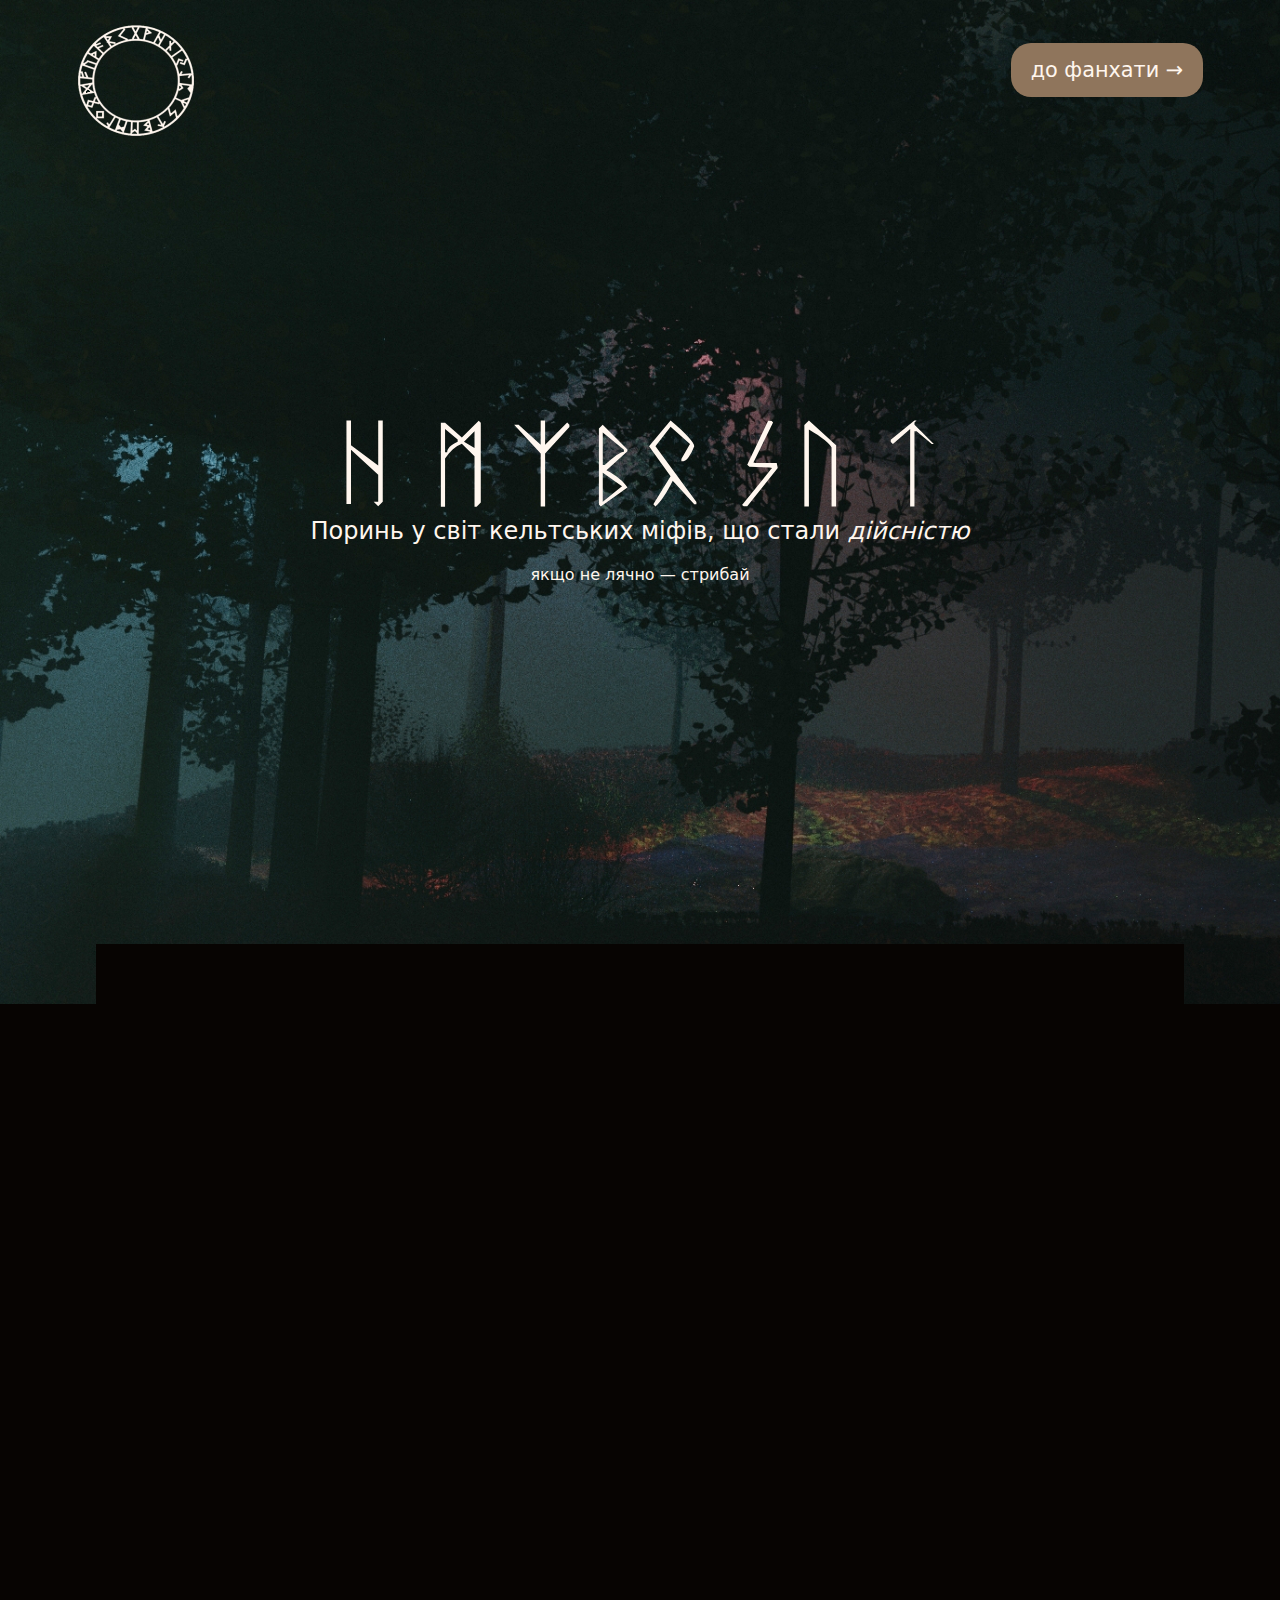
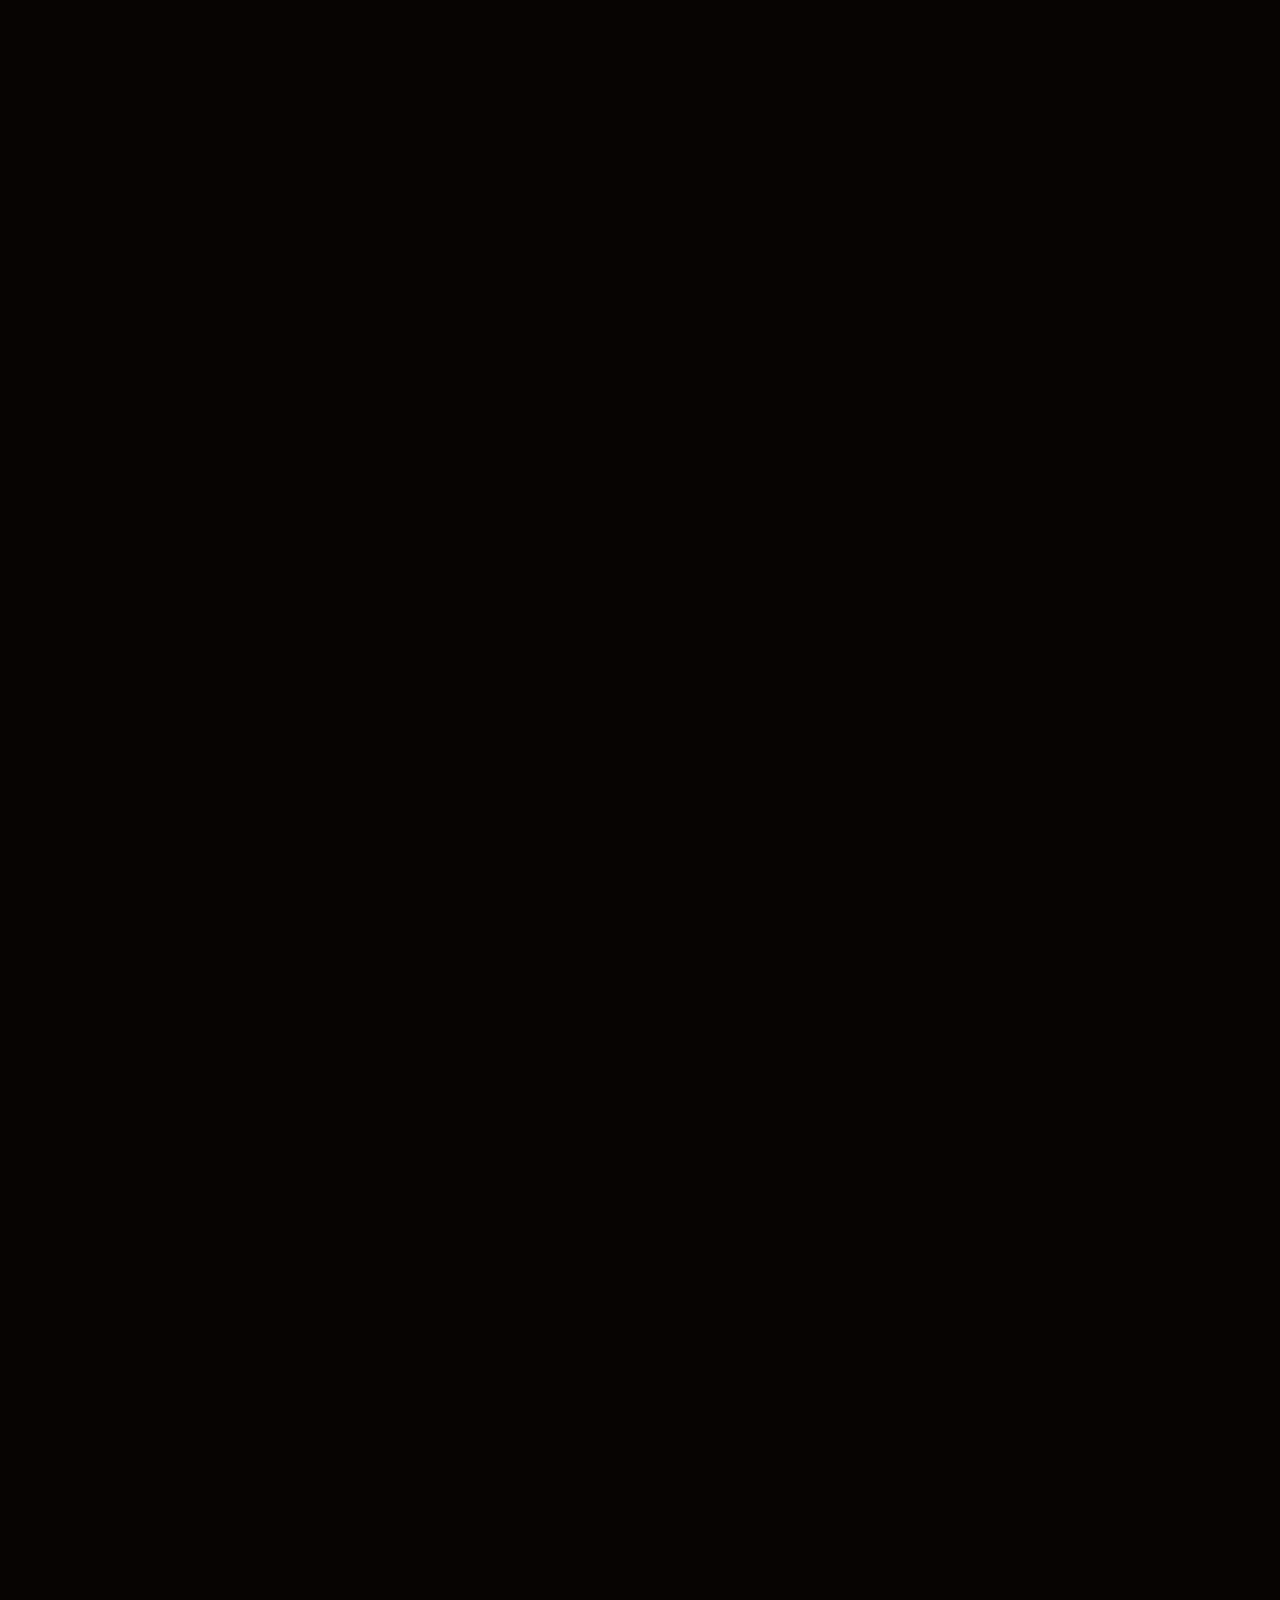
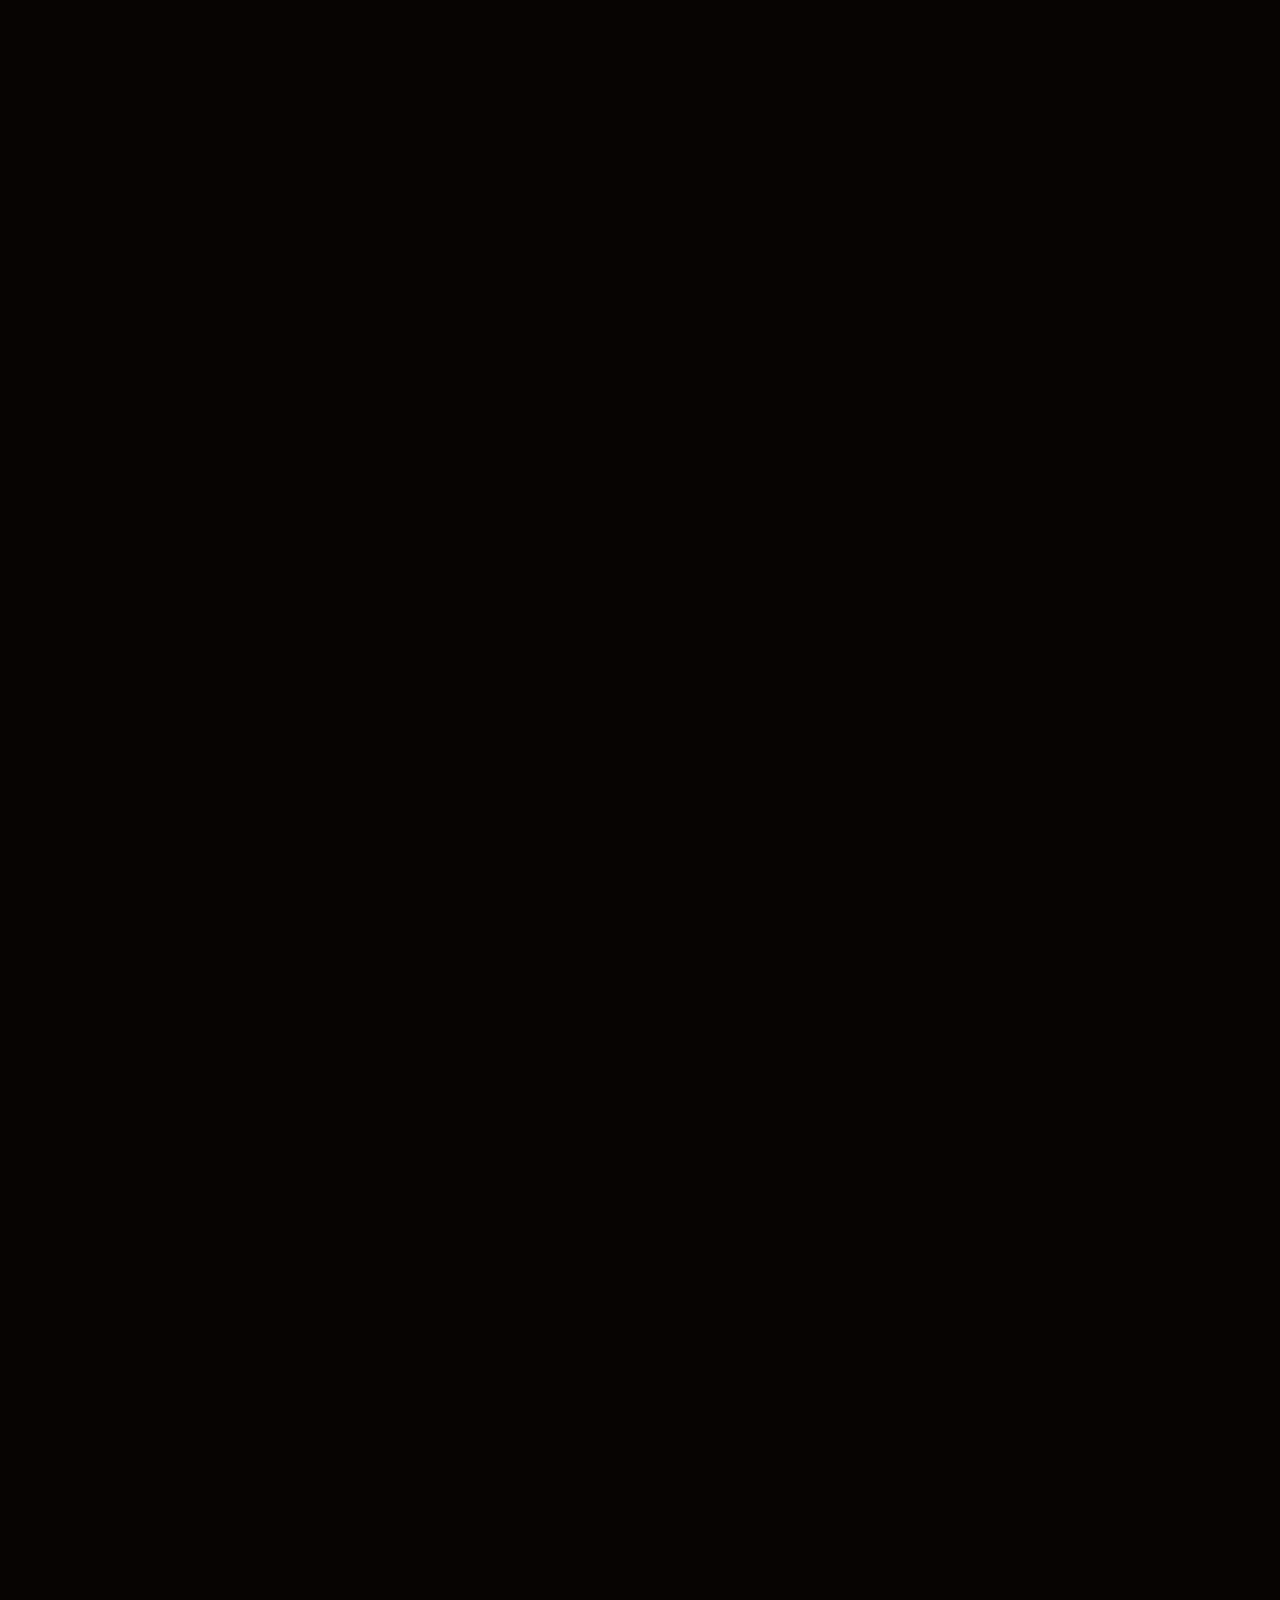
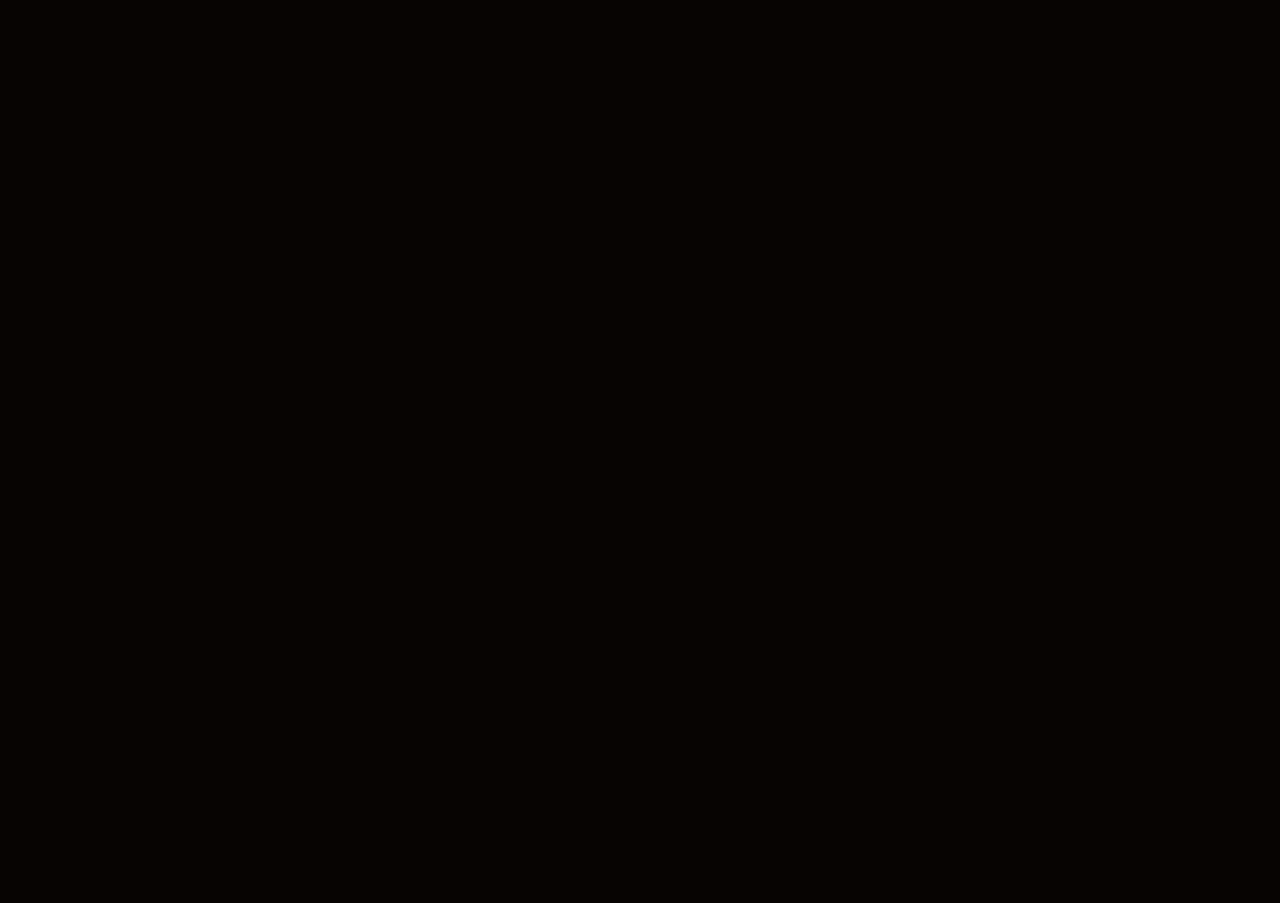
==== commit f4aeaf45: "Add files via upload" ====
--- a/index1.html
+++ b/index1.html
@@ -34,18 +34,13 @@
         <div class="land main">
             <div class="abbook-container">
                 <div class="abbook abbook-left">
-                    <header class="fling">Життя ламає найсильніших, ставлячи їх на коліна, щоб довести, що вони можуть
-                        піднятися. Слабаків же вона не чіпає.
+                    <header class="fling">Життя ламає найсильніших, ставлячи їх на коліна, щоб довести, що вони можуть піднятися. Слабаків же вона не чіпає.
                     </header>
                     <h6>"Друїд: Початок кінця"</h6>
                 </div>
                 <div class="abbook abbook-right">
-                    <h4 class="txtabt">"Друїд: Початок кінця" — перша книга із запланованного циклу книжок по кельтській
-                        міфології з фігуруючими головними та другорядними героями. Мічеїл Патерсон — головний герой цієї
-                        історії. Звичайний офісний працівник у Шотландському
-                        містечку Інвернесс. До недавнього часу так і залишалось... Що трапилось з Мічеїлом? При чому тут
-                        Кельтські міфи, які зовсім і не міфи? Як не погубити світ та взагалі: від кого його рятувати?
-                        Читайте уважно, любі друзі... Інакше
+                    <h4 class="txtabt">"Друїд: Початок кінця" — перша книга із запланованного циклу книжок по кельтській міфології з фігуруючими головними та другорядними героями. Мічеїл Патерсон — головний герой цієї історії. Звичайний офісний працівник у Шотландському
+                        містечку Інвернесс. До недавнього часу так і залишалось... Що трапилось з Мічеїлом? При чому тут Кельтські міфи, які зовсім і не міфи? Як не погубити світ та взагалі: від кого його рятувати? Читайте уважно, любі друзі... Інакше
                         ця історія проковтне вас живцем.
 
                     </h4>
@@ -62,12 +57,8 @@
                 </div>
                 <div class="anot-description">
                     <p>
-                        Шотландські острови — батьківщина неймовірних міфів та легенд кельтів. Але що станеться, коли
-                        темна завіса підійметься і зʼясується, що всі історії — правда? Живий друїд, магія рунічних
-                        знаків, магічні істоти, фейрі та Боги: казка, яка несе за собою шлях
-                        жорстоких кровопролитних баталій, зрад, ілюзій та «сірого» світу. Чи зможе Мічеїл Патерсон
-                        вижити у новому для нього світі, але рідним по праву крові? Чи зможе він знайти, що шукає і не
-                        зламатися, не полягти у полі бою, і не програти
+                        Шотландські острови — батьківщина неймовірних міфів та легенд кельтів. Але що станеться, коли темна завіса підійметься і зʼясується, що всі історії — правда? Живий друїд, магія рунічних знаків, магічні істоти, фейрі та Боги: казка, яка несе за собою шлях
+                        жорстоких кровопролитних баталій, зрад, ілюзій та «сірого» світу. Чи зможе Мічеїл Патерсон вижити у новому для нього світі, але рідним по праву крові? Чи зможе він знайти, що шукає і не зламатися, не полягти у полі бою, і не програти
                         духові мертвого війська?<br> А чи зможете ви дочитати це і не зійти з глузду?
                     </p>
                 </div>
@@ -103,7 +94,10 @@
         <div class="land main">
             <div class="trailerbl">
                 <header class="trlhed">Анімований 3D-трейлер</header>
-                <div class="trailer">trailer</div>
+                <iframe width="540" height="315" src="https://www.youtube.com/embed/WTW1PaOXYJE?si=IoCkxKRdePQeDzNc" title="YouTube video player" frameborder="0" allow="accelerometer; autoplay; clipboard-write; encrypted-media; gyroscope; picture-in-picture; web-share"
+                    allowfullscreen>
+                </iframe>
+
             </div>
         </div>
         <div class="land main">
@@ -187,7 +181,7 @@
             observer.observe(elm);
         }
 
-        document.addEventListener("DOMContentLoaded", function () {
+        document.addEventListener("DOMContentLoaded", function() {
             const openPopupButton = document.getElementById("openPopup");
             const closePopupButton = document.getElementById("closePopup");
             const confirmPopupButton = document.getElementById("confirmPopup");
@@ -216,8 +210,6 @@
                 overlay.style.display = "none";
             });
         });
-
-
     </script>
 </body>
 
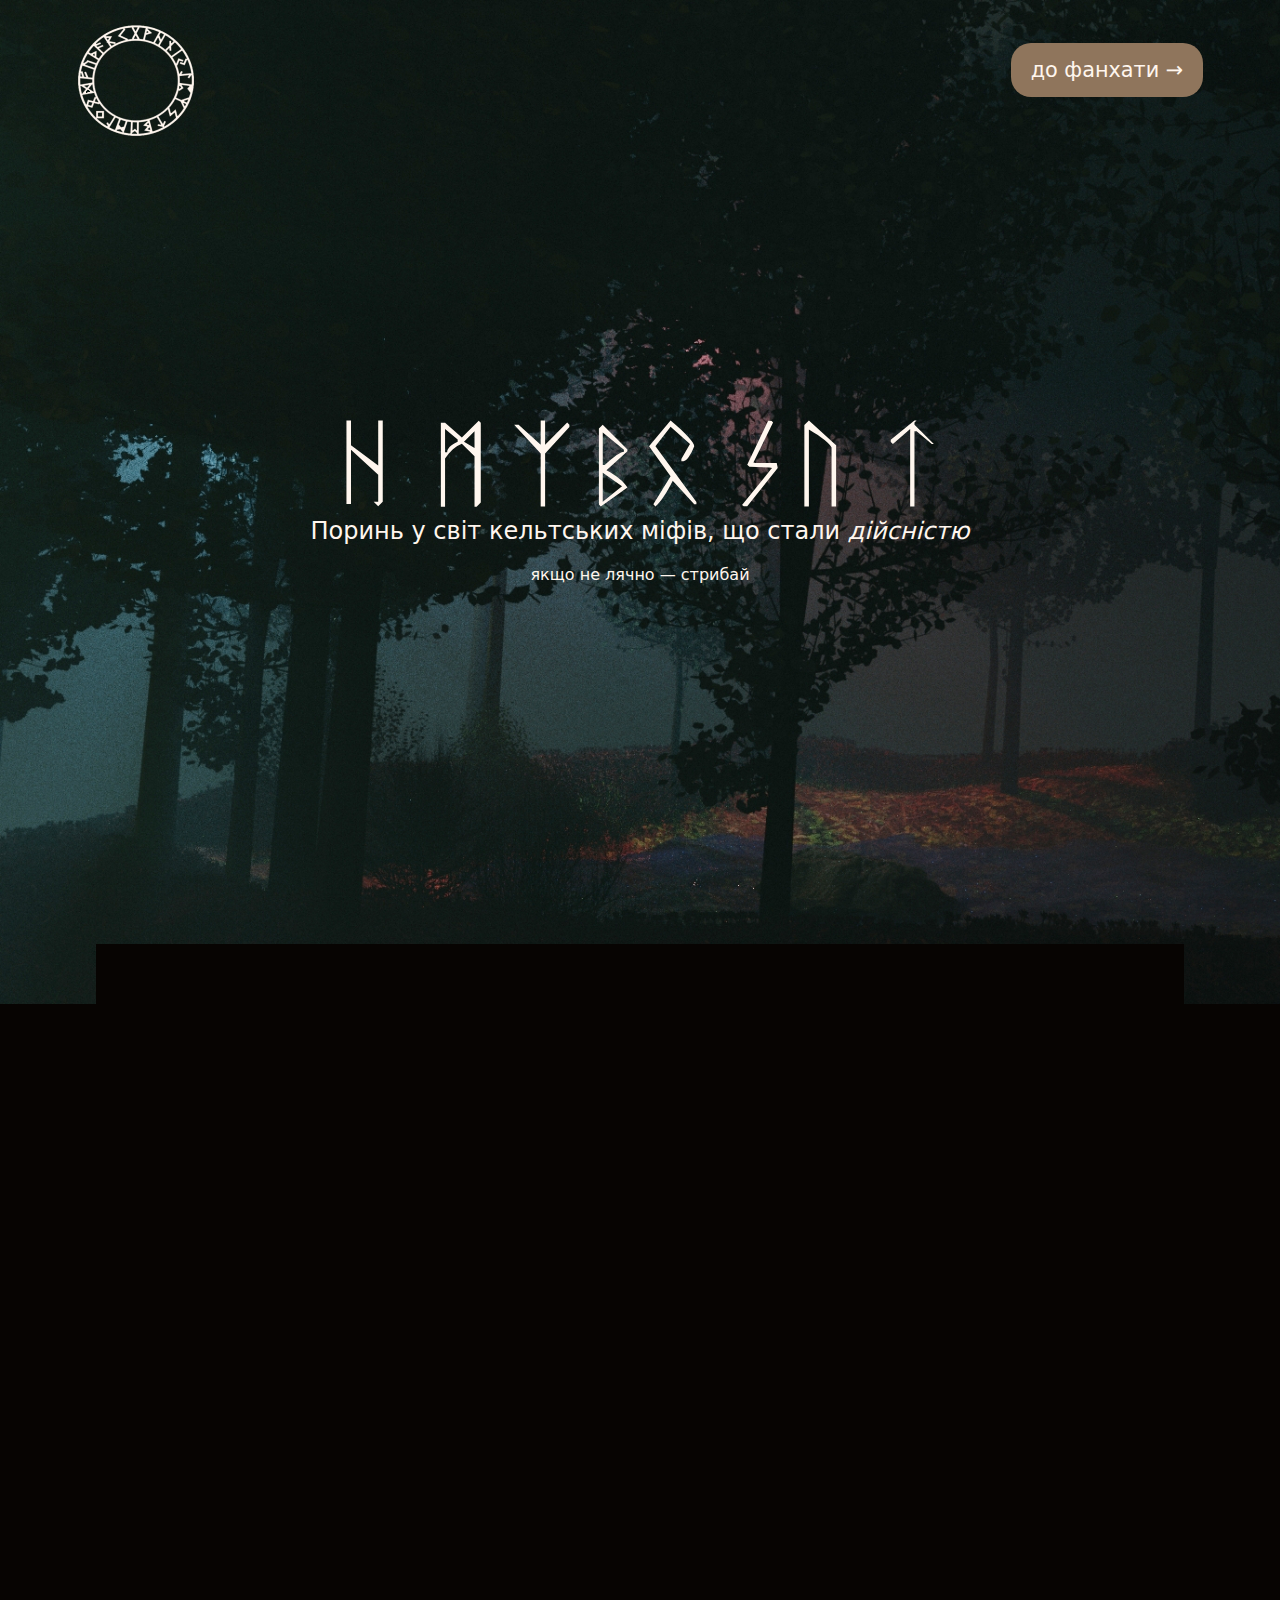
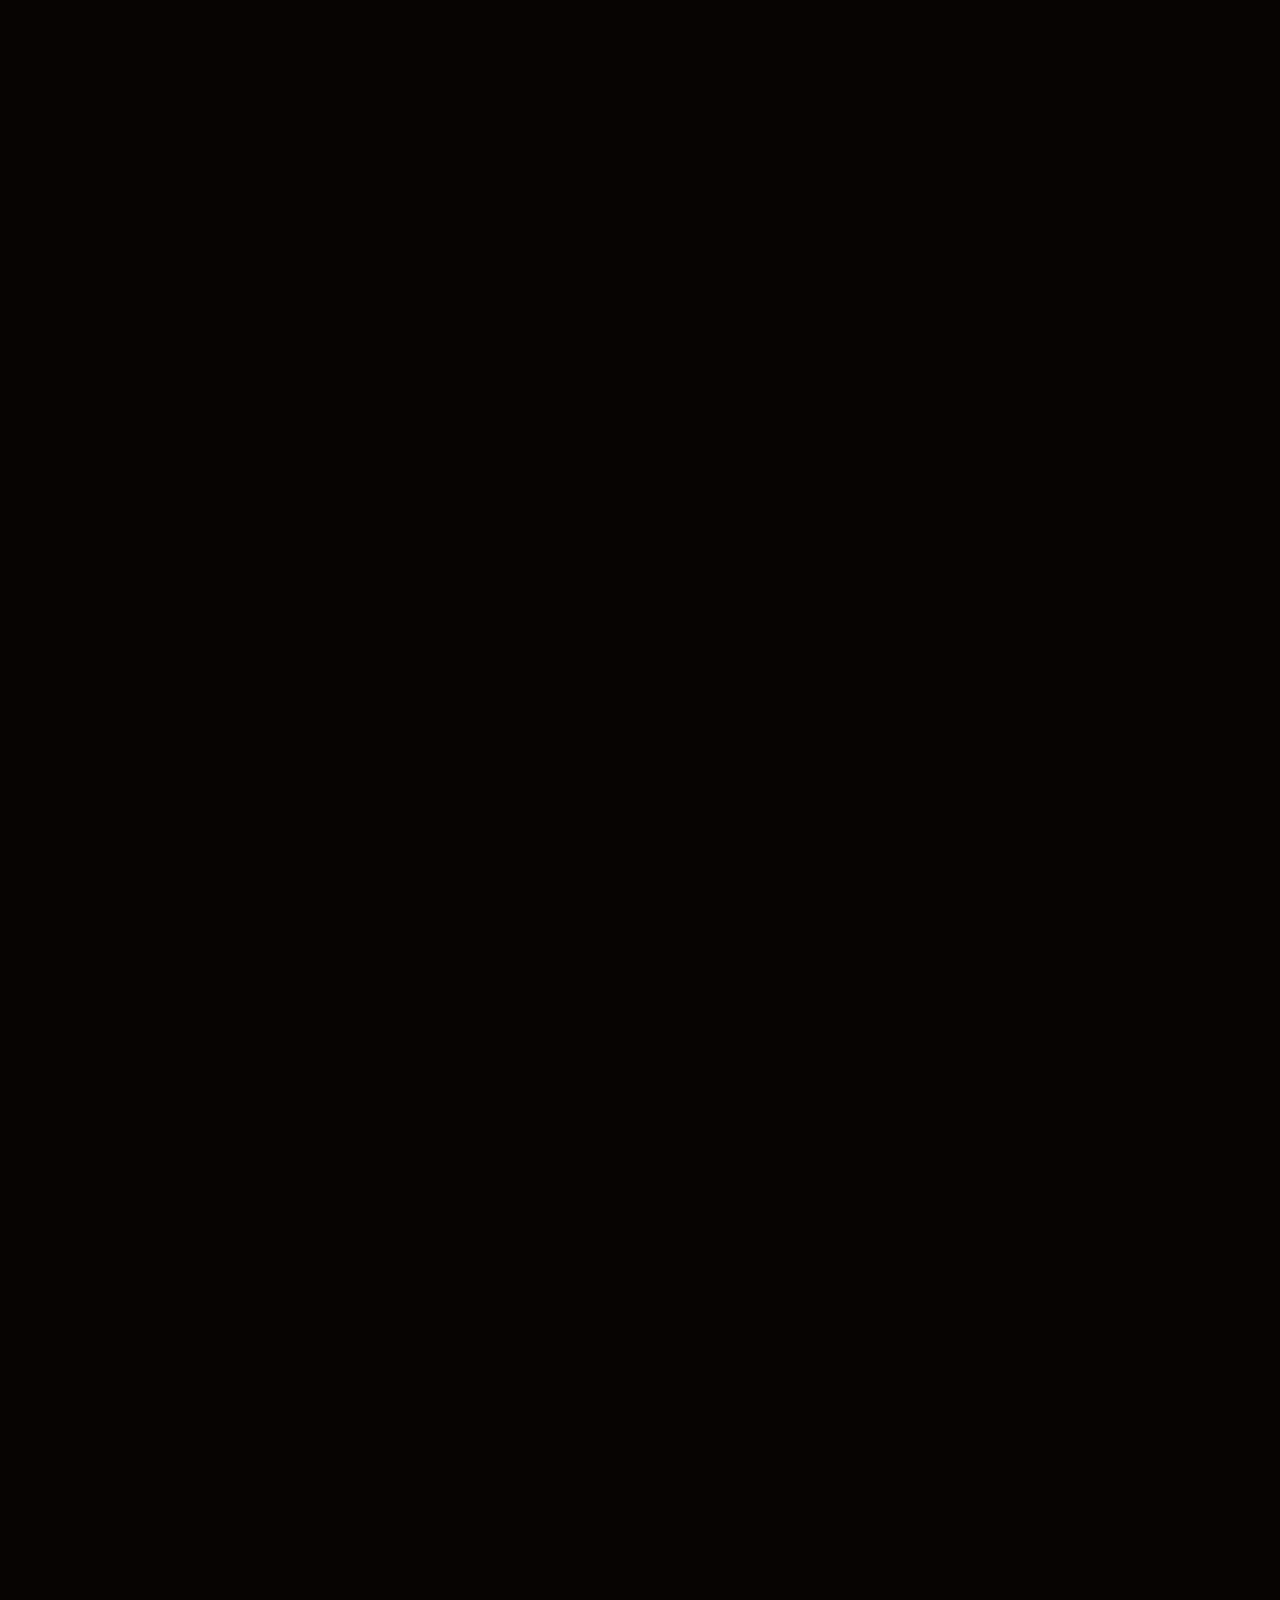
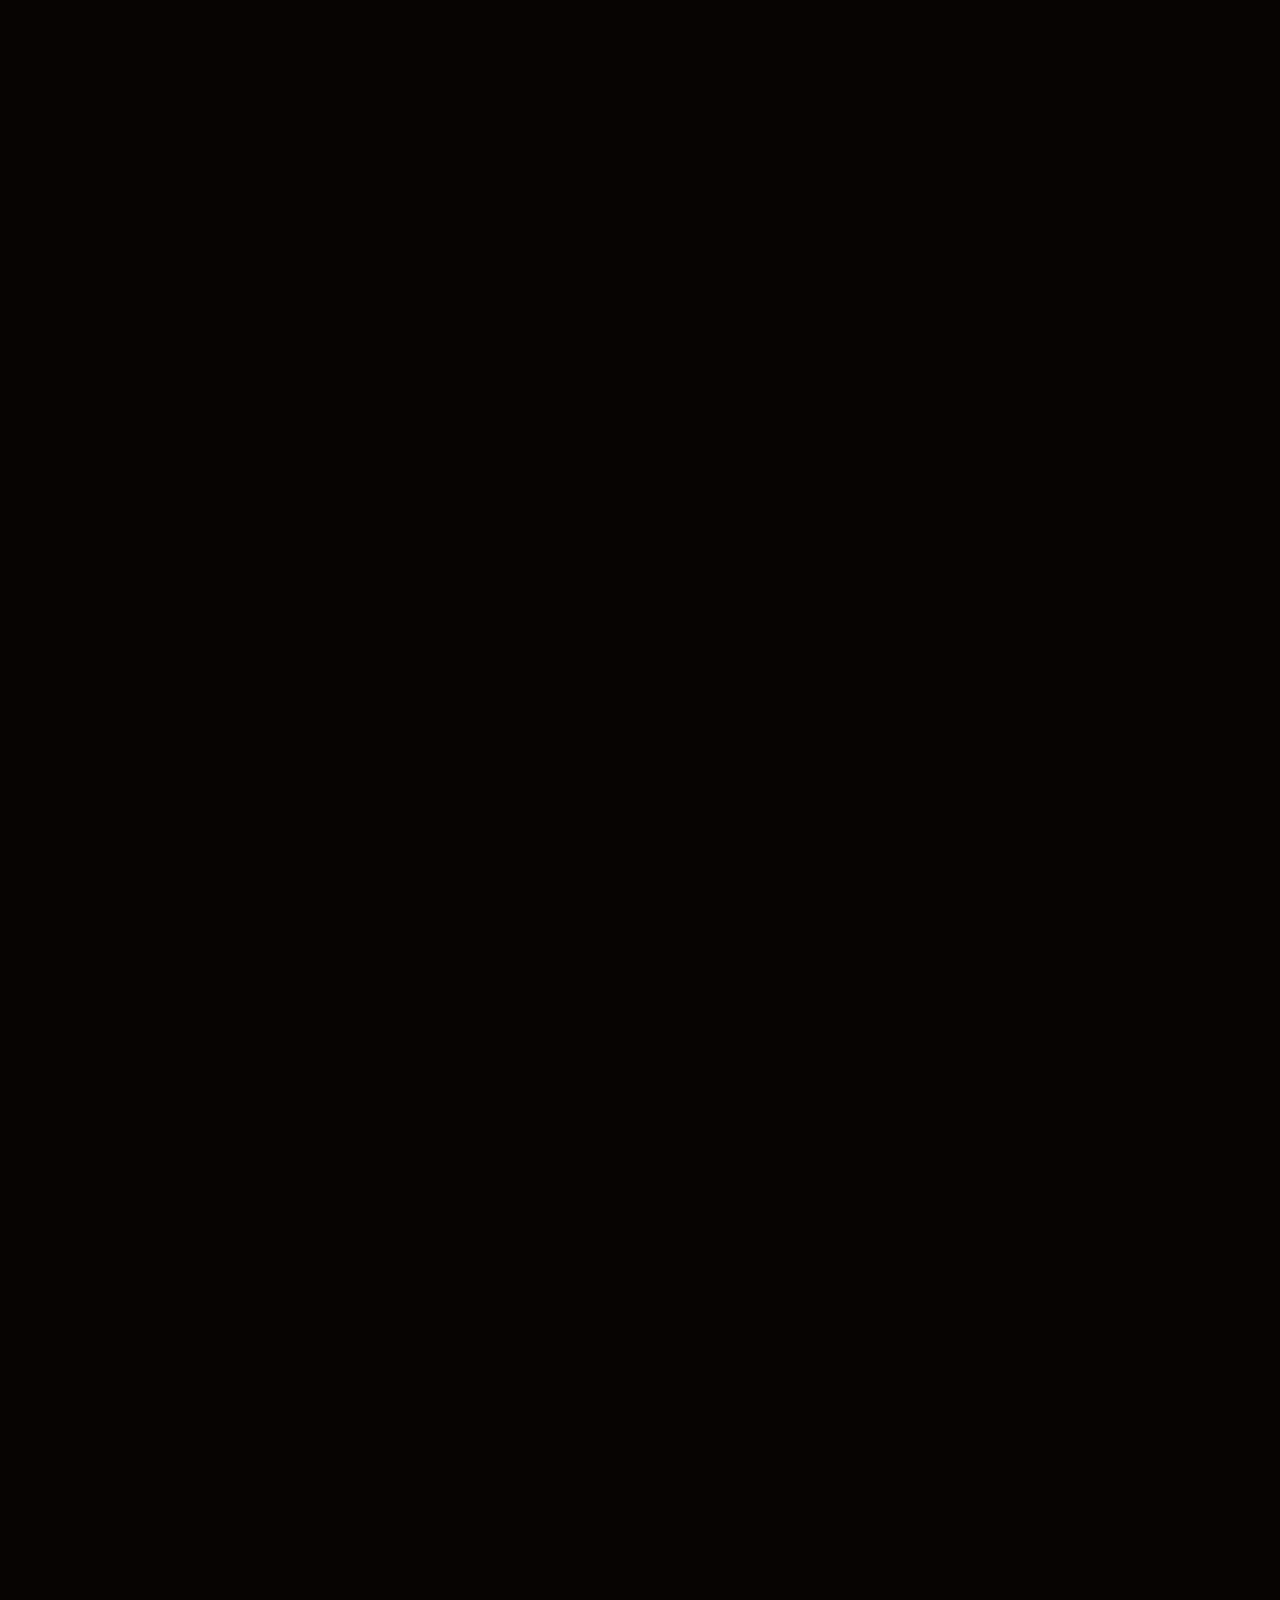
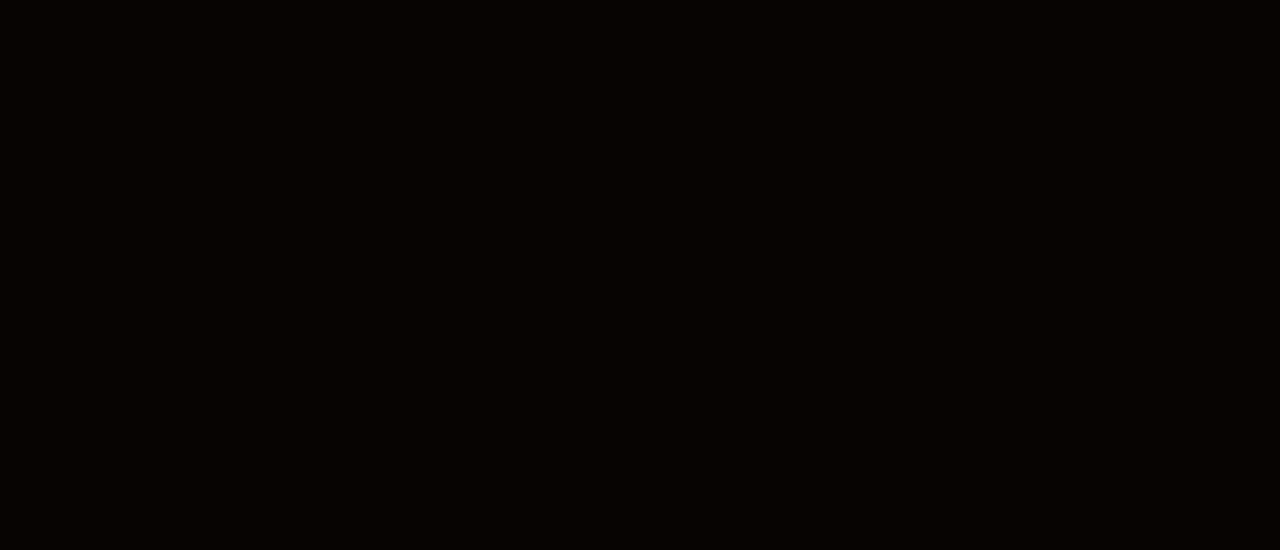
==== commit 909a026a: "Add files via upload" ====
--- a/index1.html
+++ b/index1.html
@@ -94,10 +94,9 @@
         <div class="land main">
             <div class="trailerbl">
                 <header class="trlhed">Анімований 3D-трейлер</header>
-                <iframe width="540" height="315" src="https://www.youtube.com/embed/WTW1PaOXYJE?si=IoCkxKRdePQeDzNc" title="YouTube video player" frameborder="0" allow="accelerometer; autoplay; clipboard-write; encrypted-media; gyroscope; picture-in-picture; web-share"
-                    allowfullscreen>
-                </iframe>
-
+                <div class="trailer-responsive">
+                    <iframe src="https://www.youtube.com/embed/XU_QwzAp8jI?si=2U7Bf_YLXlfTgvrS" title="YouTube video player" frameborder="0" allow="accelerometer; autoplay; clipboard-write; encrypted-media; gyroscope; picture-in-picture; web-share" allowfullscreen></iframe>
+                </div>
             </div>
         </div>
         <div class="land main">
--- a/css/perspg-large.css
+++ b/css/perspg-large.css
@@ -95,25 +95,23 @@
         display: flex;
         flex-direction: column;
         align-items: center;
-        margin-bottom: 300px;
+        margin-bottom: 10%;
     }
     header {
-        font-size: 240%;
+        font-size: 180%;
         color: #FFF6EE;
         font-weight: lighter;
         font-family: system-ui, -apple-system, BlinkMacSystemFont, 'Segoe UI', Roboto, Oxygen, Ubuntu, Cantarell, 'Open Sans', 'Helvetica Neue', sans-serif;
     }
     .fling {
         margin-top: 10%;
-        font-size: 240%;
-        /*width: 60%;*/
-        color: #FFF6EE;
-        font-weight: lighter;
-        font-family: system-ui, -apple-system, BlinkMacSystemFont, 'Segoe UI', Roboto, Oxygen, Ubuntu, Cantarell, 'Open Sans', 'Helvetica Neue', sans-serif;
+        width: 110%;
     }
     .abbook-container {
+        margin-top: 300px;
         display: flex;
         flex-direction: row;
+        margin-bottom: 300px;
     }
     .abbook {
         display: flex;
@@ -128,13 +126,12 @@
         justify-content: end;
     }
     h6 {
-        /*padding: 0 120px;*/
         font-size: 100%;
         align-self: flex-start;
         color: #FFF6EE;
         font-weight: lighter;
         font-family: system-ui, -apple-system, BlinkMacSystemFont, 'Segoe UI', Roboto, Oxygen, Ubuntu, Cantarell, 'Open Sans', 'Helvetica Neue', sans-serif;
-        /*margin-bottom: 20%;*/
+        margin-top: 20%;
     }
     /*блок с текстом-картинкой(анотация)*/
     p {
@@ -156,11 +153,6 @@
         /*position: absolute;*/
         /*top: 35%;*/
         background-image: url("../imgland/drud.png");
-
-
-
-        
-
         background-size: contain;
         background-repeat: no-repeat;
         background-position: center;
@@ -178,7 +170,12 @@
     }
     .anot-description p {
         padding: 100px 0;
-        text-align: right;
+        text-align: end;
+        font-size: medium;
+        color: #FFF6EE;
+        font-weight: lighter;
+        font-family: system-ui, -apple-system, BlinkMacSystemFont, 'Segoe UI', Roboto, Oxygen, Ubuntu, Cantarell, 'Open Sans', 'Helvetica Neue', sans-serif;
+        /*padding: 20px 0;*/
     }
     .txtabt {
         width: 75%;
@@ -192,6 +189,7 @@
     }
     .anot {
         display: flex;
+        margin-bottom: 10%;
     }
     .bookname {
         margin: 0 auto;
@@ -212,7 +210,9 @@
     }
     .imagegal {
         display: flex;
-        justify-content: space-evenly;
+        flex-direction: column;
+        justify-content: space-between'
+
         /*padding: 0 120px;*/
     }
     /*выплывание картинок по одной; при прокрутке галереи тосировка их вверх-вниз в шахматном порядке*/
@@ -331,6 +331,10 @@
     .trailer:hover {
         color: rgb(87, 26, 26);
     }
+    .trailer-responsive iframe {
+        width: 560px;
+        height: 315px;
+    }
     /*блок с поп ап формой*/
     .ordb {
         display: flex;
@@ -395,18 +399,11 @@
         flex-direction: column;
         align-items: center;
     }
-    .instagram {
-        /* display: none; */
-    }
     .telgr {
         display: flex;
         flex-direction: column;
         align-items: center;
     }
-    .telegram {
-        /* display: none; */
-    }
-
     .telgr .tg,
     .inst .inst,
     .footerPhone {
@@ -418,11 +415,9 @@
         background-size: 24px;
         background-repeat: no-repeat;
     }
-
     .inst .inst {
         background-image: url('../imgland/inst.png');
     }
-
     .footerPhone {
         background-image: url('../imgland/phone.png');
     }
@@ -431,8 +426,6 @@
         flex-direction: column;
         align-items: center;
     }
-
-
     .overlay {
         display: none;
         position: fixed;
@@ -443,7 +436,6 @@
         background: rgba(0, 0, 0, 0.5);
         z-index: 2;
     }
-
     .popup {
         display: none;
         position: fixed;
@@ -457,29 +449,28 @@
         border-radius: 15px;
         padding: 45px 40px 25px 40px;
     }
-    
     .popup-content {
         display: flex;
         flex-direction: column;
         gap: 30px;
     }
-
-    .popup-content > h3 {
+    .popup-content>h3 {
         color: #FFF;
         text-align: center;
-        font-family: system-ui, -apple-system, BlinkMacSystemFont, 'Segoe UI', Roboto, Oxygen, Ubuntu, Cantarell, 'Open Sans', 'Helvetica Neue', sans-serif;;
+        font-family: system-ui, -apple-system, BlinkMacSystemFont, 'Segoe UI', Roboto, Oxygen, Ubuntu, Cantarell, 'Open Sans', 'Helvetica Neue', sans-serif;
+        ;
         font-size: 28px;
         font-style: normal;
         font-weight: 100;
         line-height: normal;
     }
-
-    .popup-content > input, 
-    .popup-content > select {
+    .popup-content>input,
+    .popup-content>select {
         display: block;
         border-radius: 20px;
         color: #8F755C;
-        font-family: system-ui, -apple-system, BlinkMacSystemFont, 'Segoe UI', Roboto, Oxygen, Ubuntu, Cantarell, 'Open Sans', 'Helvetica Neue', sans-serif;;
+        font-family: system-ui, -apple-system, BlinkMacSystemFont, 'Segoe UI', Roboto, Oxygen, Ubuntu, Cantarell, 'Open Sans', 'Helvetica Neue', sans-serif;
+        ;
         font-size: 23px;
         font-style: normal;
         font-weight: 300;
@@ -487,25 +478,20 @@
         box-sizing: border-box;
         padding: 14px 10px;
     }
-
-    .popup-content > input::placeholder {
+    .popup-content>input::placeholder {
         color: #8F755C;
     }
-
-    .popup-content > div {
+    .popup-content>div {
         display: flex;
         justify-content: space-between;
     }
-
-    .popup-content > div > img {
+    .popup-content>div>img {
         cursor: pointer;
     }
-
     #popup-shit {
         display: none;
     }
-
-    #popup-shit > h3 {
+    #popup-shit>h3 {
         color: #FFF;
         text-align: center;
         font-family: system-ui, -apple-system, BlinkMacSystemFont, 'Segoe UI', Roboto, Oxygen, Ubuntu, Cantarell, 'Open Sans', 'Helvetica Neue', sans-serif;
@@ -515,18 +501,15 @@
         line-height: normal;
         margin-bottom: 30px;
     }
-
-    #popup-shit > h3:last-of-type {
+    #popup-shit>h3:last-of-type {
         margin-bottom: 10px;
         margin-top: 10px;
     }
-
-    #popup-shit > img {
+    #popup-shit>img {
         width: 90%;
         display: block;
         margin: auto;
     }
-    
     .order {
         cursor: pointer;
     }
--- a/css/perspg-small.css
+++ b/css/perspg-small.css
@@ -17,7 +17,10 @@
         background-position: center;
         background-size: 400%;
         background-repeat: no-repeat;
-        height: 80vh;
+        display: flex;
+        flex-direction: column;
+        align-items: center;
+        /*height: 80vh;*/
     }
     .logoland {
         padding-top: 8px;
@@ -68,6 +71,7 @@
         display: flex;
         flex-direction: column;
         align-items: center;
+        margin-top: 30%;
         /*text-align: center;*/
         /*max-width: 1920px;*/
     }
@@ -75,13 +79,13 @@
         /*font-size: 150%;
         text-align: right;
         width: 70%;
-        color: #FFF6EE;
+        
         font-weight: 100;
         font-family: system-ui, -apple-system, BlinkMacSystemFont, 'Segoe UI', Roboto, Oxygen, Ubuntu, Cantarell, 'Open Sans', 'Helvetica Neue', sans-serif;
         margin-bottom: 10px;*/
         width: 175px;
         /*height: 75px;*/
-        color: #FFF;
+        color: #FFF6EE;
         /*text-align: right;*/
         font-family: system-ui, -apple-system, BlinkMacSystemFont, 'Segoe UI', Roboto, Oxygen, Ubuntu, Cantarell, 'Open Sans', 'Helvetica Neue', sans-serif;
         font-size: 20px;
@@ -89,7 +93,7 @@
         font-weight: 200;
         /*line-height: normal;*/
         /*margin-left: 45%;*/
-        text-align: right;
+        text-align: center;
     }
     h2 {
         font-size: 80%;
@@ -98,6 +102,13 @@
         color: #FFF6EE;
         font-weight: lighter;
         font-family: system-ui, -apple-system, BlinkMacSystemFont, 'Segoe UI', Roboto, Oxygen, Ubuntu, Cantarell, 'Open Sans', 'Helvetica Neue', sans-serif;
+    }
+    .blln {
+        background-color: #070402;
+        text-align: center;
+        width: 85%;
+        margin-top: 50%;
+        padding: 30px;
     }
     /* Середина сайта: про книгу, аннотация, трейлер (видео будет потом), иллюстрации(потом) и переход на соц.сеть(форум)(!в работе!)*/
     .land.main {
@@ -199,8 +210,8 @@
         width: 100%;
         display: flex;
         flex-direction: column;
-        align-items: end;
-        margin-right: 40px;
+        align-items: center;
+        /*margin-right: 40px;*/
     }
     .tcontacts {
         font-size: 40%;
@@ -270,6 +281,12 @@
         justify-content: right;
         text-align: right;
         padding-right: 20px;
+        padding: 0 0 100px 0;
+        font-size: 150%;
+        color: #FFF6EE;
+        font-weight: lighter;
+        font-family: system-ui, -apple-system, BlinkMacSystemFont, 'Segoe UI', Roboto, Oxygen, Ubuntu, Cantarell, 'Open Sans', 'Helvetica Neue', sans-serif;
+        /*padding: 20px 0;*/
     }
     .ordb {
         display: flex;
@@ -313,11 +330,9 @@
     .arrowr:hover {
         transform: scale(1.1) rotate(180deg);
     }
-
     .illgal {
         text-align: center;
     }
-
     .imagegal {
         display: grid;
         width: 90%;
@@ -328,12 +343,10 @@
         margin-top: 30px;
         gap: 15px;
     }
-
     .imagegal>div>img {
         width: 40vw;
         margin-left: -4px;
     }
-
     .imagegal>div>img:nth-child(even) {
         /* grid-column: span 2; */
         margin-top: -165px;
@@ -400,6 +413,9 @@
         opacity: 24%;
         z-index: 1;
     }
+    .trailer-responsive iframe {
+        width: 100%
+    }
     .emndph {
         display: flex;
         flex-direction: column;
@@ -429,7 +445,6 @@
         flex-direction: column;
         align-items: center;
     }
-
     .telgr .tg,
     .inst .inst,
     .footerPhone {
@@ -441,15 +456,15 @@
         background-size: 24px;
         background-repeat: no-repeat;
     }
-
     .inst .inst {
         background-image: url('../imgland/inst.png');
     }
-
     .footerPhone {
         background-image: url('../imgland/phone.png');
     }
-
+    .iframe {
+        width: 24px;
+    }
     .overlay {
         display: none;
         position: fixed;
@@ -460,7 +475,6 @@
         background: rgba(0, 0, 0, 0.5);
         z-index: 2;
     }
-
     .popup {
         display: none;
         position: fixed;
@@ -474,29 +488,28 @@
         border-radius: 15px;
         padding: 45px 40px 25px 40px;
     }
-    
     .popup-content {
         display: flex;
         flex-direction: column;
         gap: 30px;
     }
-
-    .popup-content > h3 {
+    .popup-content>h3 {
         color: #FFF;
         text-align: center;
-        font-family: system-ui, -apple-system, BlinkMacSystemFont, 'Segoe UI', Roboto, Oxygen, Ubuntu, Cantarell, 'Open Sans', 'Helvetica Neue', sans-serif;;
+        font-family: system-ui, -apple-system, BlinkMacSystemFont, 'Segoe UI', Roboto, Oxygen, Ubuntu, Cantarell, 'Open Sans', 'Helvetica Neue', sans-serif;
+        ;
         font-size: 30px;
         font-style: normal;
         font-weight: 100;
         line-height: normal;
     }
-
-    .popup-content > input, 
-    .popup-content > select {
+    .popup-content>input,
+    .popup-content>select {
         display: block;
         border-radius: 20px;
         color: #8F755C;
-        font-family: system-ui, -apple-system, BlinkMacSystemFont, 'Segoe UI', Roboto, Oxygen, Ubuntu, Cantarell, 'Open Sans', 'Helvetica Neue', sans-serif;;
+        font-family: system-ui, -apple-system, BlinkMacSystemFont, 'Segoe UI', Roboto, Oxygen, Ubuntu, Cantarell, 'Open Sans', 'Helvetica Neue', sans-serif;
+        ;
         font-size: 26px;
         font-style: normal;
         font-weight: 300;
@@ -504,25 +517,20 @@
         box-sizing: border-box;
         padding: 14px 10px;
     }
-
-    .popup-content > input::placeholder {
+    .popup-content>input::placeholder {
         color: #8F755C;
     }
-
-    .popup-content > div {
+    .popup-content>div {
         display: flex;
         justify-content: space-between;
     }
-
-    .popup-content > div > img {
+    .popup-content>div>img {
         cursor: pointer;
     }
-
     #popup-shit {
         display: none;
     }
-
-    #popup-shit > h3 {
+    #popup-shit>h3 {
         color: #FFF;
         text-align: center;
         font-family: system-ui, -apple-system, BlinkMacSystemFont, 'Segoe UI', Roboto, Oxygen, Ubuntu, Cantarell, 'Open Sans', 'Helvetica Neue', sans-serif;
@@ -532,18 +540,15 @@
         line-height: normal;
         margin-bottom: 30px;
     }
-
-    #popup-shit > h3:last-of-type {
+    #popup-shit>h3:last-of-type {
         margin-bottom: 10px;
         margin-top: 10px;
     }
-
-    #popup-shit > img {
+    #popup-shit>img {
         width: 90%;
         display: block;
         margin: auto;
     }
-    
     .order {
         cursor: pointer;
     }
